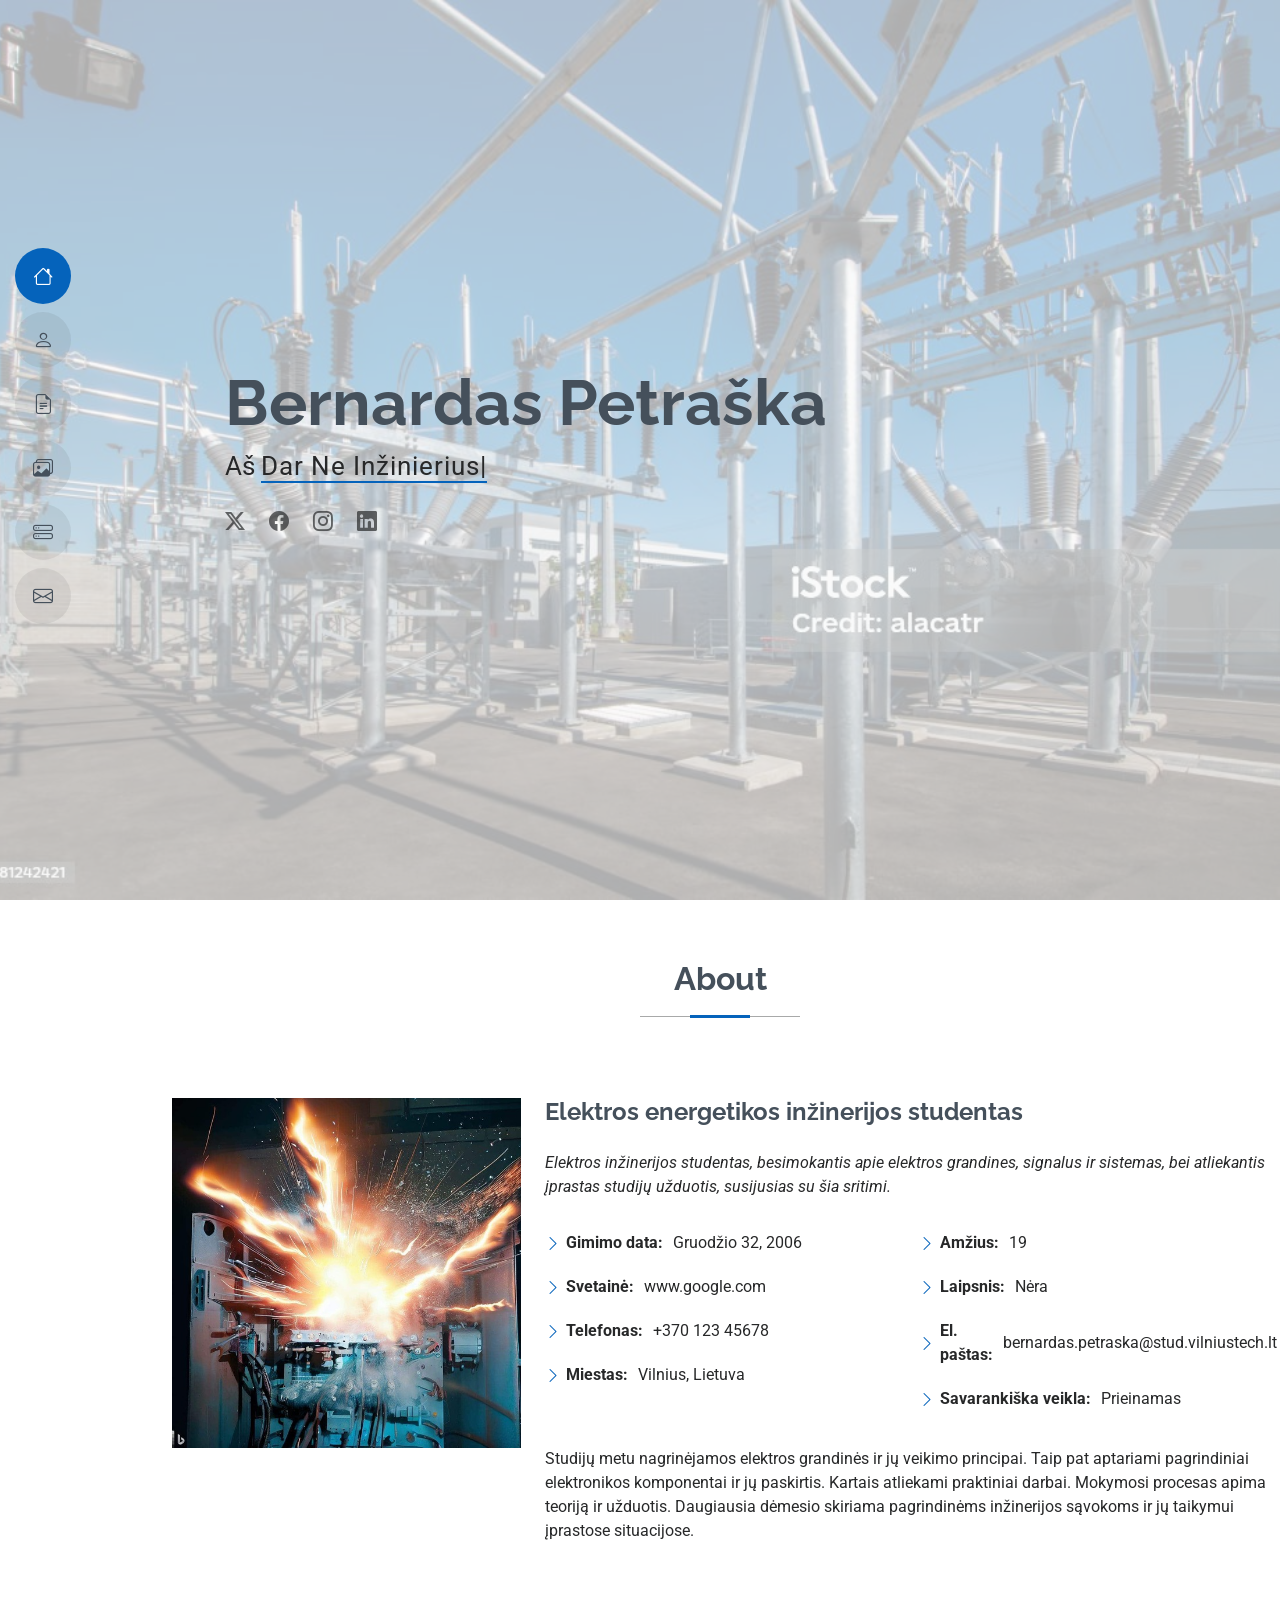
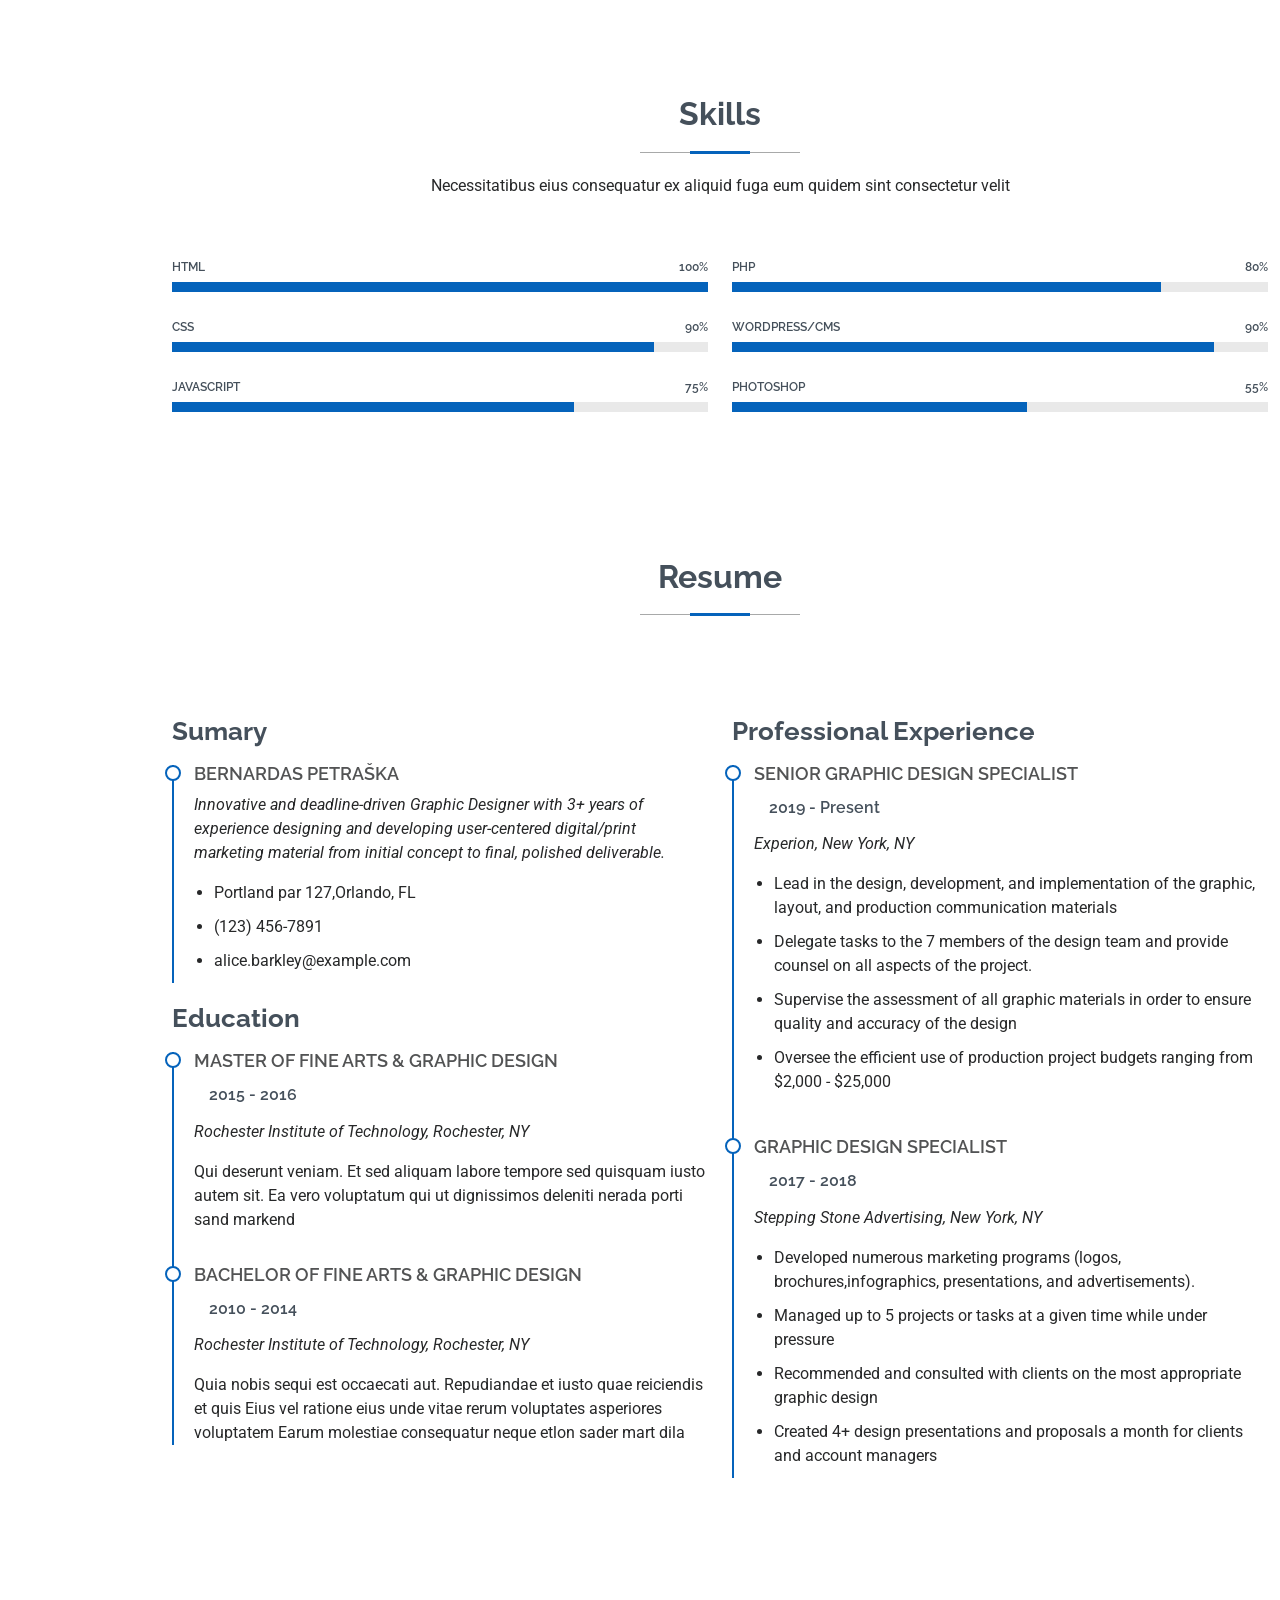
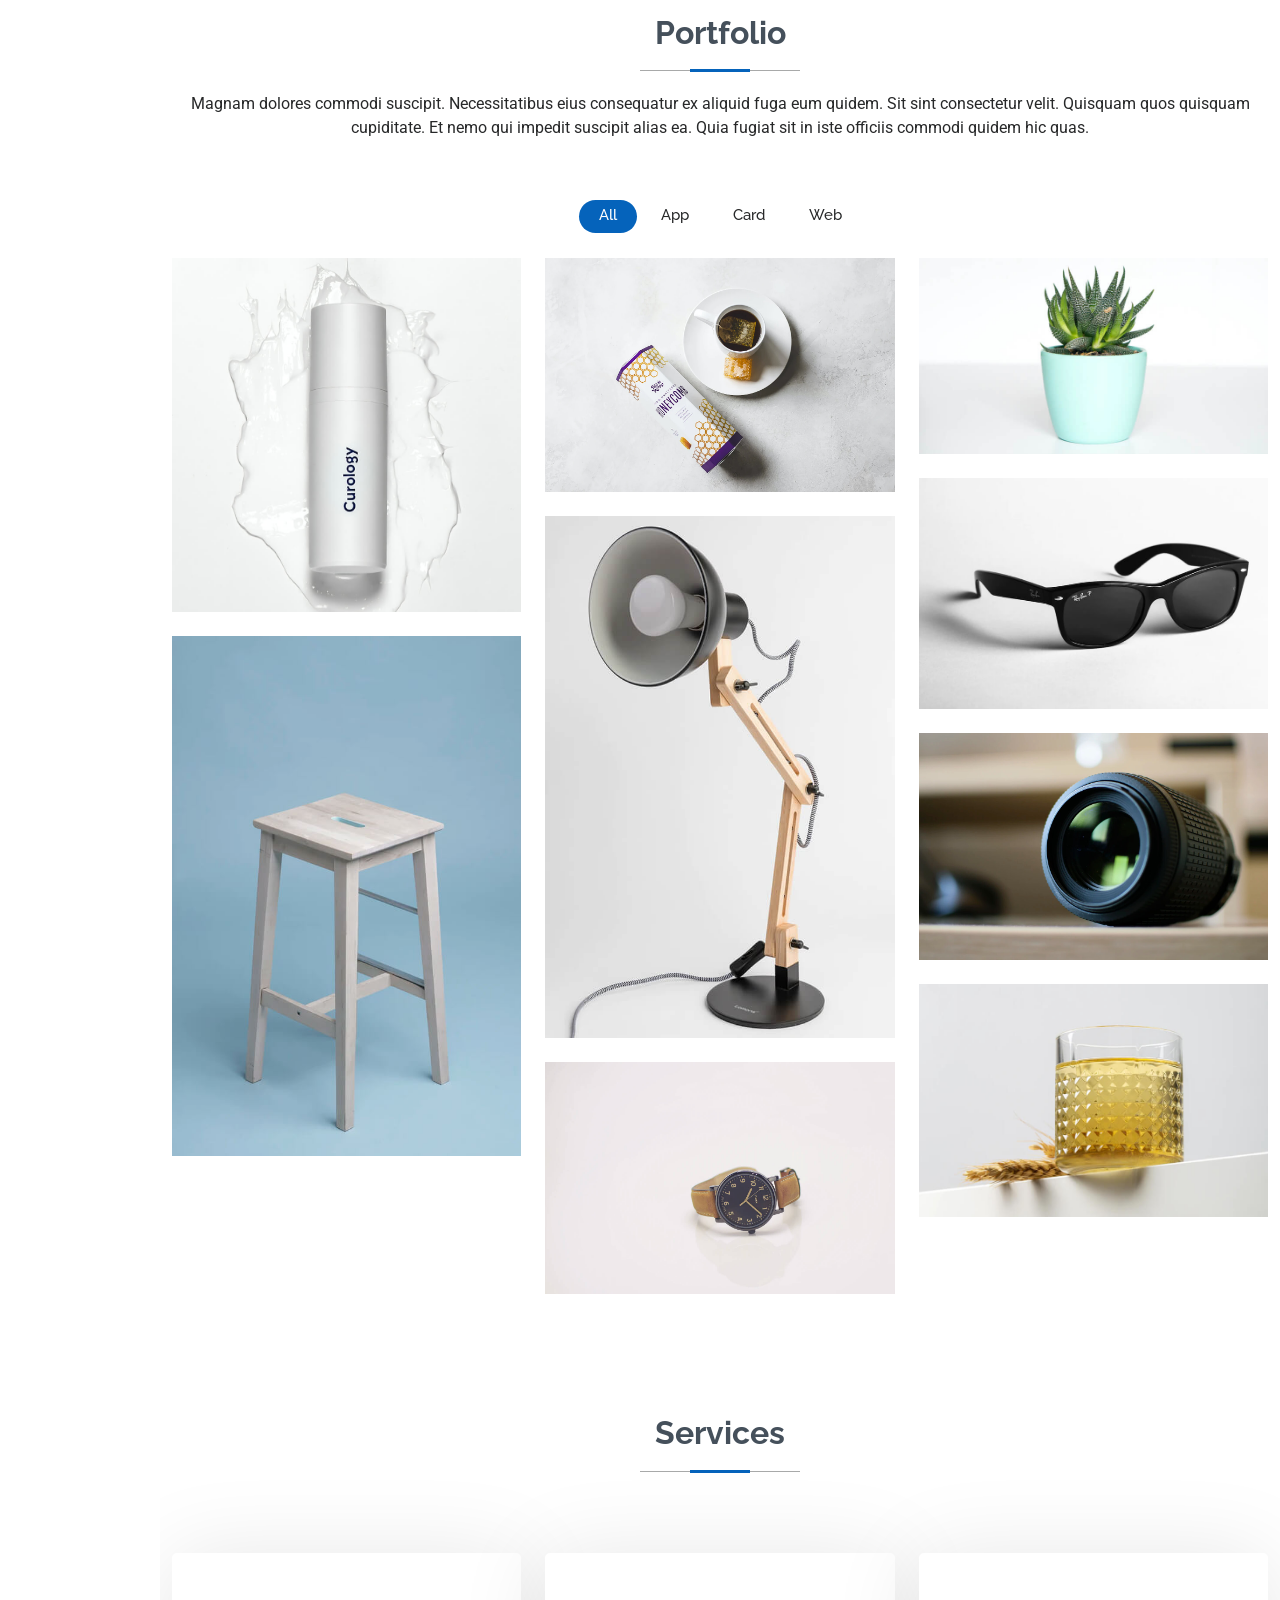
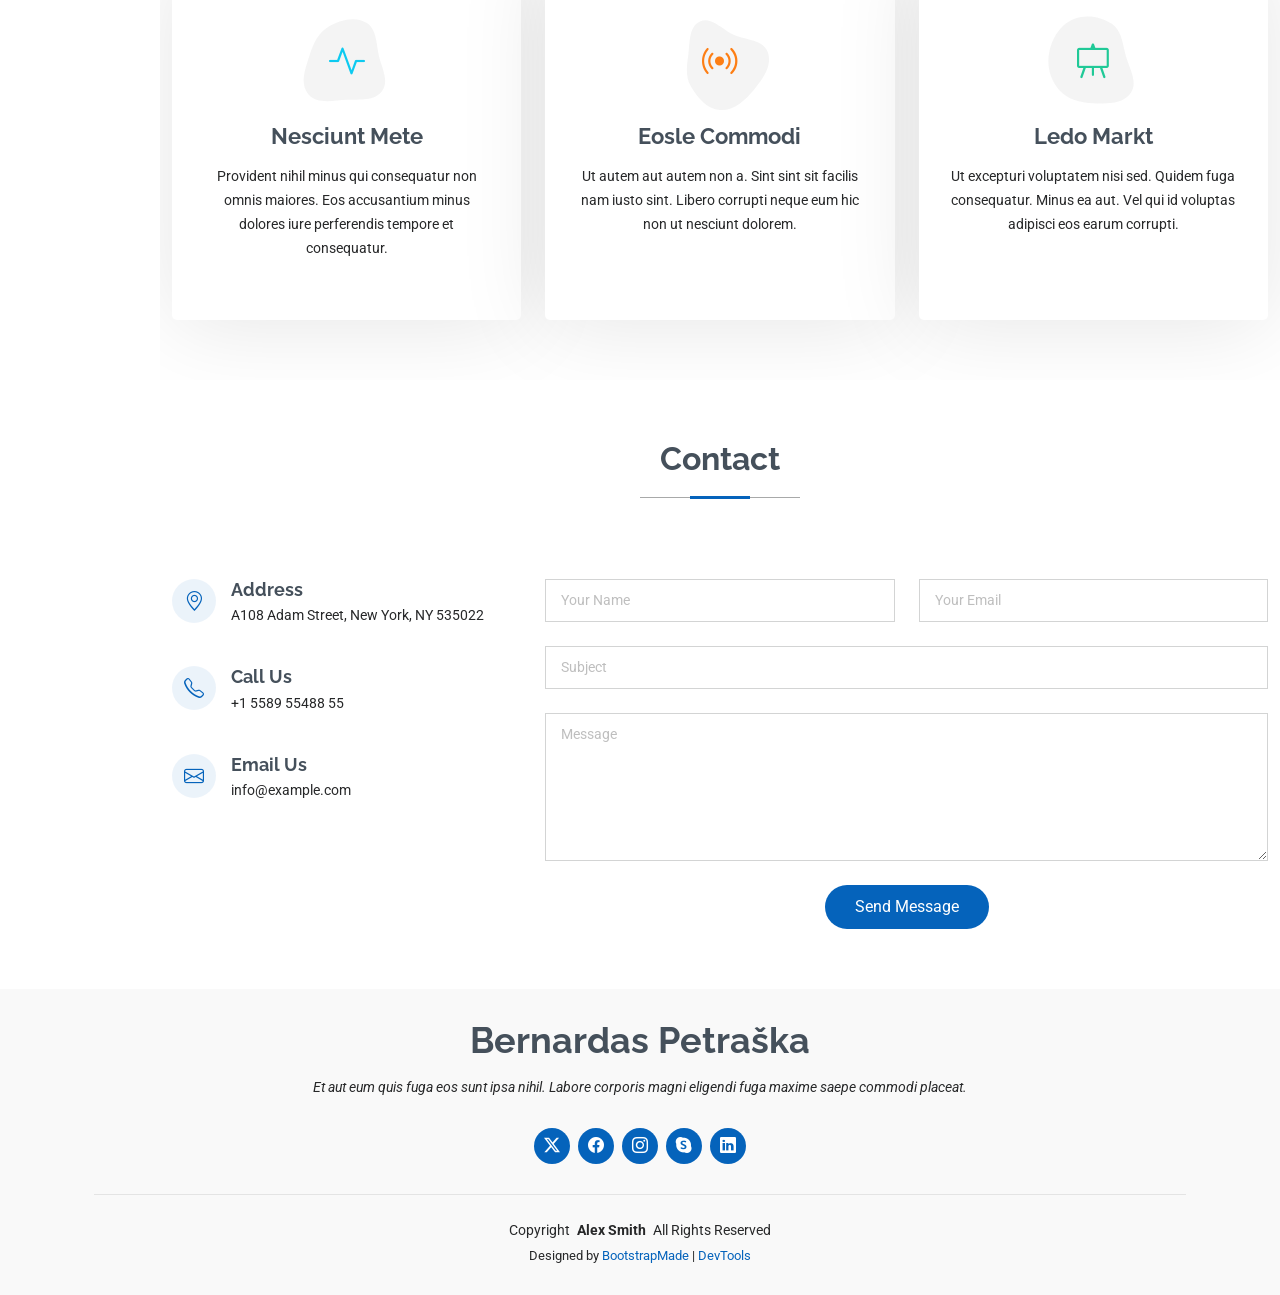
==== index.html @ 8f09548d "e" ====
<!DOCTYPE html>
<html lang="lt">

<head>
  <meta charset="utf-8">
  <meta content="width=device-width, initial-scale=1.0" name="viewport">
  <title>Mano CV</title>
  <meta content="" name="description">
  <meta content="" name="keywords">
  <meta name="author" content="Bernardas Petraška">
  <meta name="description" content="Bernardas Petraška CV puslapis">

  <!-- Favicons -->
  <link href="assets/img/favicon.png" rel="icon">
  <link href="assets/img/apple-touch-icon.png" rel="apple-touch-icon">

  <!-- Fonts -->
  <link href="https://fonts.googleapis.com" rel="preconnect">
  <link href="https://fonts.gstatic.com" rel="preconnect" crossorigin>
  <link href="https://fonts.googleapis.com/css2?family=Roboto:ital,wght@0,100;0,300;0,400;0,500;0,700;0,900;1,100;1,300;1,400;1,500;1,700;1,900&family=Poppins:ital,wght@0,100;0,200;0,300;0,400;0,500;0,600;0,700;0,800;0,900;1,100;1,200;1,300;1,400;1,500;1,600;1,700;1,800;1,900&family=Raleway:ital,wght@0,100;0,200;0,300;0,400;0,500;0,600;0,700;0,800;0,900;1,100;1,200;1,300;1,400;1,500;1,600;1,700;1,800;1,900&display=swap" rel="stylesheet">

  <!-- Vendor CSS Files -->
  <link href="assets/vendor/bootstrap/css/bootstrap.min.css" rel="stylesheet">
  <link href="assets/vendor/bootstrap-icons/bootstrap-icons.css" rel="stylesheet">
  <link href="assets/vendor/aos/aos.css" rel="stylesheet">
  <link href="assets/vendor/glightbox/css/glightbox.min.css" rel="stylesheet">
  <link href="assets/vendor/swiper/swiper-bundle.min.css" rel="stylesheet">

  <!-- Main CSS File -->
  <link href="assets/css/main.css" rel="stylesheet">

  <!-- =======================================================
  * Template Name: MyResume
  * Template URL: https://bootstrapmade.com/free-html-bootstrap-template-my-resume/
  * Updated: Jun 29 2024 with Bootstrap v5.3.3
  * Author: BootstrapMade.com
  * License: https://bootstrapmade.com/license/
  ======================================================== -->
</head>

<body class="index-page">

  <header id="header" class="header d-flex flex-column justify-content-center">

    <i class="header-toggle d-xl-none bi bi-list"></i>

    <nav id="navmenu" class="navmenu">
      <ul>
        <li><a href="#hero" class="active"><i class="bi bi-house navicon"></i><span>Pagrindinis</span></a></li>
        <li><a href="#about"><i class="bi bi-person navicon"></i><span>Apie</span></a></li>
        <li><a href="#resume"><i class="bi bi-file-earmark-text navicon"></i><span>Patirtis</span></a></li>
        <li><a href="#portfolio"><i class="bi bi-images navicon"></i><span>Portfolio</span></a></li>
        <li><a href="#services"><i class="bi bi-hdd-stack navicon"></i><span>Paslaugos</span></a></li>
        <li><a href="#contact"><i class="bi bi-envelope navicon"></i><span>Kontaktai</span></a></li>
      </ul>
    </nav>

  </header>

  <main class="main">

    <!-- Hero Section -->
    <section id="hero" class="hero section light-background">

      <img src="assets/img/hero-bg.jpg" alt="">

      <div class="container" data-aos="zoom-out">
        <div class="row justify-content-center">
          <div class="col-lg-9">
            <h2>Bernardas Petraška</h2>
            <p>Aš <span class="typed" data-typed-items="Dar Ne Inžinierius">Dar Ne Inžinierius</span><span class="typed-cursor typed-cursor--blink" aria-hidden="true"></span></p>
            <div class="social-links">
              <a href="#"><i class="bi bi-twitter-x"></i></a>
              <a href="#"><i class="bi bi-facebook"></i></a>
              <a href="#"><i class="bi bi-instagram"></i></a>
              <a href="#"><i class="bi bi-linkedin"></i></a>
            </div>
          </div>
        </div>
      </div>

    </section><!-- /Hero Section -->

    <!-- About Section -->
    <section id="about" class="about section">

      <!-- Section Title -->
      <div class="container section-title" data-aos="fade-up">
        <h2>About</h2>
      </div><!-- End Section Title -->

      <div class="container" data-aos="fade-up" data-aos-delay="100">

        <div class="row gy-4 justify-content-center">
          <div class="col-lg-4">
            <img src="assets/img/profile-img.jpg" class="img-fluid" alt="">
          </div>
          <div class="col-lg-8 content">
            <h2>Elektros energetikos inžinerijos studentas</h2>
            <p class="fst-italic py-3">
              Elektros inžinerijos studentas, besimokantis apie elektros grandines, signalus ir sistemas, bei atliekantis
              įprastas studijų užduotis, susijusias su šia sritimi.
            </p>
            <div class="row">
              <div class="col-lg-6">
                <ul>
                  <li><i class="bi bi-chevron-right"></i> <strong>Gimimo data:</strong> <span>Gruodžio 32, 2006</span></li>
                  <li><i class="bi bi-chevron-right"></i> <strong>Svetainė:</strong> <span>www.google.com</span></li>
                  <li><i class="bi bi-chevron-right"></i> <strong>Telefonas:</strong> <span>+370 123 45678</span></li>
                  <li><i class="bi bi-chevron-right"></i> <strong>Miestas:</strong> <span>Vilnius, Lietuva</span></li>
                </ul>
              </div>
              <div class="col-lg-6">
                <ul>
                  <li><i class="bi bi-chevron-right"></i> <strong>Amžius:</strong> <span>19</span></li>
                  <li><i class="bi bi-chevron-right"></i> <strong>Laipsnis:</strong> <span>Nėra</span></li>
                  <li><i class="bi bi-chevron-right"></i> <strong>El. paštas:</strong> <span>bernardas.petraska@stud.vilniustech.lt</span></li>
                  <li><i class="bi bi-chevron-right"></i> <strong>Savarankiška veikla:</strong> <span>Prieinamas</span></li>
                </ul>
              </div>
            </div>
            <p class="py-3">
              Studijų metu nagrinėjamos elektros grandinės ir jų veikimo principai. Taip pat aptariami pagrindiniai elektronikos komponentai ir jų paskirtis. Kartais atliekami praktiniai darbai.
              Mokymosi procesas apima teoriją ir užduotis. Daugiausia dėmesio skiriama pagrindinėms inžinerijos sąvokoms ir jų taikymui įprastose situacijose.
            </p>
          </div>
        </div>

      </div>

    </section><!-- /About Section -->

    <!-- Skills Section -->
    <section id="skills" class="skills section">

      <!-- Section Title -->
      <div class="container section-title" data-aos="fade-up">
        <h2>Skills</h2>
        <p>Necessitatibus eius consequatur ex aliquid fuga eum quidem sint consectetur velit</p>
      </div><!-- End Section Title -->

      <div class="container" data-aos="fade-up" data-aos-delay="100">

        <div class="row skills-content skills-animation">

          <div class="col-lg-6">

            <div class="progress">
              <span class="skill"><span>HTML</span> <i class="val">100%</i></span>
              <div class="progress-bar-wrap">
                <div class="progress-bar" role="progressbar" aria-valuenow="100" aria-valuemin="0" aria-valuemax="100"></div>
              </div>
            </div><!-- End Skills Item -->

            <div class="progress">
              <span class="skill"><span>CSS</span> <i class="val">90%</i></span>
              <div class="progress-bar-wrap">
                <div class="progress-bar" role="progressbar" aria-valuenow="90" aria-valuemin="0" aria-valuemax="100"></div>
              </div>
            </div><!-- End Skills Item -->

            <div class="progress">
              <span class="skill"><span>JavaScript</span> <i class="val">75%</i></span>
              <div class="progress-bar-wrap">
                <div class="progress-bar" role="progressbar" aria-valuenow="75" aria-valuemin="0" aria-valuemax="100"></div>
              </div>
            </div><!-- End Skills Item -->

          </div>

          <div class="col-lg-6">

            <div class="progress">
              <span class="skill"><span>PHP</span> <i class="val">80%</i></span>
              <div class="progress-bar-wrap">
                <div class="progress-bar" role="progressbar" aria-valuenow="80" aria-valuemin="0" aria-valuemax="100"></div>
              </div>
            </div><!-- End Skills Item -->

            <div class="progress">
              <span class="skill"><span>WordPress/CMS</span> <i class="val">90%</i></span>
              <div class="progress-bar-wrap">
                <div class="progress-bar" role="progressbar" aria-valuenow="90" aria-valuemin="0" aria-valuemax="100"></div>
              </div>
            </div><!-- End Skills Item -->

            <div class="progress">
              <span class="skill"><span>Photoshop</span> <i class="val">55%</i></span>
              <div class="progress-bar-wrap">
                <div class="progress-bar" role="progressbar" aria-valuenow="55" aria-valuemin="0" aria-valuemax="100"></div>
              </div>
            </div><!-- End Skills Item -->

          </div>

        </div>

      </div>

    </section><!-- /Skills Section -->

    <!-- Resume Section -->
    <section id="resume" class="resume section">

      <!-- Section Title -->
      <div class="container section-title" data-aos="fade-up">
        <h2>Resume</h2>
      </div><!-- End Section Title -->

      <div class="container">

        <div class="row">

          <div class="col-lg-6" data-aos="fade-up" data-aos-delay="100">
            <h3 class="resume-title">Sumary</h3>

            <div class="resume-item pb-0">
              <h4>Bernardas Petraška</h4>
              <p><em>Innovative and deadline-driven Graphic Designer with 3+ years of experience designing and developing user-centered digital/print marketing material from initial concept to final, polished deliverable.</em></p>
              <ul>
                <li>Portland par 127,Orlando, FL</li>
                <li>(123) 456-7891</li>
                <li>alice.barkley@example.com</li>
              </ul>
            </div><!-- Edn Resume Item -->

            <h3 class="resume-title">Education</h3>
            <div class="resume-item">
              <h4>Master of Fine Arts &amp; Graphic Design</h4>
              <h5>2015 - 2016</h5>
              <p><em>Rochester Institute of Technology, Rochester, NY</em></p>
              <p>Qui deserunt veniam. Et sed aliquam labore tempore sed quisquam iusto autem sit. Ea vero voluptatum qui ut dignissimos deleniti nerada porti sand markend</p>
            </div><!-- Edn Resume Item -->

            <div class="resume-item">
              <h4>Bachelor of Fine Arts &amp; Graphic Design</h4>
              <h5>2010 - 2014</h5>
              <p><em>Rochester Institute of Technology, Rochester, NY</em></p>
              <p>Quia nobis sequi est occaecati aut. Repudiandae et iusto quae reiciendis et quis Eius vel ratione eius unde vitae rerum voluptates asperiores voluptatem Earum molestiae consequatur neque etlon sader mart dila</p>
            </div><!-- Edn Resume Item -->

          </div>

          <div class="col-lg-6" data-aos="fade-up" data-aos-delay="200">
            <h3 class="resume-title">Professional Experience</h3>
            <div class="resume-item">
              <h4>Senior graphic design specialist</h4>
              <h5>2019 - Present</h5>
              <p><em>Experion, New York, NY </em></p>
              <ul>
                <li>Lead in the design, development, and implementation of the graphic, layout, and production communication materials</li>
                <li>Delegate tasks to the 7 members of the design team and provide counsel on all aspects of the project. </li>
                <li>Supervise the assessment of all graphic materials in order to ensure quality and accuracy of the design</li>
                <li>Oversee the efficient use of production project budgets ranging from $2,000 - $25,000</li>
              </ul>
            </div><!-- Edn Resume Item -->

            <div class="resume-item">
              <h4>Graphic design specialist</h4>
              <h5>2017 - 2018</h5>
              <p><em>Stepping Stone Advertising, New York, NY</em></p>
              <ul>
                <li>Developed numerous marketing programs (logos, brochures,infographics, presentations, and advertisements).</li>
                <li>Managed up to 5 projects or tasks at a given time while under pressure</li>
                <li>Recommended and consulted with clients on the most appropriate graphic design</li>
                <li>Created 4+ design presentations and proposals a month for clients and account managers</li>
              </ul>
            </div><!-- Edn Resume Item -->

          </div>

        </div>

      </div>

    </section><!-- /Resume Section -->

    <!-- Portfolio Section -->
    <section id="portfolio" class="portfolio section">

      <!-- Section Title -->
      <div class="container section-title" data-aos="fade-up">
        <h2>Portfolio</h2>
        <p>Magnam dolores commodi suscipit. Necessitatibus eius consequatur ex aliquid fuga eum quidem. Sit sint consectetur velit. Quisquam quos quisquam cupiditate. Et nemo qui impedit suscipit alias ea. Quia fugiat sit in iste officiis commodi quidem hic quas.</p>
      </div><!-- End Section Title -->

      <div class="container">

        <div class="isotope-layout" data-default-filter="*" data-layout="masonry" data-sort="original-order">

          <ul class="portfolio-filters isotope-filters" data-aos="fade-up" data-aos-delay="100">
            <li data-filter="*" class="filter-active">All</li>
            <li data-filter=".filter-app">App</li>
            <li data-filter=".filter-product">Card</li>
            <li data-filter=".filter-branding">Web</li>
          </ul><!-- End Portfolio Filters -->

          <div class="row gy-4 isotope-container" data-aos="fade-up" data-aos-delay="200">

            <div class="col-lg-4 col-md-6 portfolio-item isotope-item filter-app">
              <img src="assets/img/masonry-portfolio/masonry-portfolio-1.jpg" class="img-fluid" alt="">
              <div class="portfolio-info">
                <h4>App 1</h4>
                <p>Lorem ipsum, dolor sit</p>
                <a href="assets/img/masonry-portfolio/masonry-portfolio-1.jpg" title="App 1" data-gallery="portfolio-gallery-app" class="glightbox preview-link"><i class="bi bi-zoom-in"></i></a>
                <a href="" title="More Details" class="details-link"><i class="bi bi-link-45deg"></i></a>
              </div>
            </div><!-- End Portfolio Item -->

            <div class="col-lg-4 col-md-6 portfolio-item isotope-item filter-product">
              <img src="assets/img/masonry-portfolio/masonry-portfolio-2.jpg" class="img-fluid" alt="">
              <div class="portfolio-info">
                <h4>Product 1</h4>
                <p>Lorem ipsum, dolor sit</p>
                <a href="assets/img/masonry-portfolio/masonry-portfolio-2.jpg" title="Product 1" data-gallery="portfolio-gallery-product" class="glightbox preview-link"><i class="bi bi-zoom-in"></i></a>
                <a href="" title="More Details" class="details-link"><i class="bi bi-link-45deg"></i></a>
              </div>
            </div><!-- End Portfolio Item -->

            <div class="col-lg-4 col-md-6 portfolio-item isotope-item filter-branding">
              <img src="assets/img/masonry-portfolio/masonry-portfolio-3.jpg" class="img-fluid" alt="">
              <div class="portfolio-info">
                <h4>Branding 1</h4>
                <p>Lorem ipsum, dolor sit</p>
                <a href="assets/img/masonry-portfolio/masonry-portfolio-3.jpg" title="Branding 1" data-gallery="portfolio-gallery-branding" class="glightbox preview-link"><i class="bi bi-zoom-in"></i></a>
                <a href="" title="More Details" class="details-link"><i class="bi bi-link-45deg"></i></a>
              </div>
            </div><!-- End Portfolio Item -->

            <div class="col-lg-4 col-md-6 portfolio-item isotope-item filter-app">
              <img src="assets/img/masonry-portfolio/masonry-portfolio-4.jpg" class="img-fluid" alt="">
              <div class="portfolio-info">
                <h4>App 2</h4>
                <p>Lorem ipsum, dolor sit</p>
                <a href="assets/img/masonry-portfolio/masonry-portfolio-4.jpg" title="App 2" data-gallery="portfolio-gallery-app" class="glightbox preview-link"><i class="bi bi-zoom-in"></i></a>
                <a href="" title="More Details" class="details-link"><i class="bi bi-link-45deg"></i></a>
              </div>
            </div><!-- End Portfolio Item -->

            <div class="col-lg-4 col-md-6 portfolio-item isotope-item filter-product">
              <img src="assets/img/masonry-portfolio/masonry-portfolio-5.jpg" class="img-fluid" alt="">
              <div class="portfolio-info">
                <h4>Product 2</h4>
                <p>Lorem ipsum, dolor sit</p>
                <a href="assets/img/masonry-portfolio/masonry-portfolio-5.jpg" title="Product 2" data-gallery="portfolio-gallery-product" class="glightbox preview-link"><i class="bi bi-zoom-in"></i></a>
                <a href="" title="More Details" class="details-link"><i class="bi bi-link-45deg"></i></a>
              </div>
            </div><!-- End Portfolio Item -->

            <div class="col-lg-4 col-md-6 portfolio-item isotope-item filter-branding">
              <img src="assets/img/masonry-portfolio/masonry-portfolio-6.jpg" class="img-fluid" alt="">
              <div class="portfolio-info">
                <h4>Branding 2</h4>
                <p>Lorem ipsum, dolor sit</p>
                <a href="assets/img/masonry-portfolio/masonry-portfolio-6.jpg" title="Branding 2" data-gallery="portfolio-gallery-branding" class="glightbox preview-link"><i class="bi bi-zoom-in"></i></a>
                <a href="" title="More Details" class="details-link"><i class="bi bi-link-45deg"></i></a>
              </div>
            </div><!-- End Portfolio Item -->

            <div class="col-lg-4 col-md-6 portfolio-item isotope-item filter-app">
              <img src="assets/img/masonry-portfolio/masonry-portfolio-7.jpg" class="img-fluid" alt="">
              <div class="portfolio-info">
                <h4>App 3</h4>
                <p>Lorem ipsum, dolor sit</p>
                <a href="assets/img/masonry-portfolio/masonry-portfolio-7.jpg" title="App 3" data-gallery="portfolio-gallery-app" class="glightbox preview-link"><i class="bi bi-zoom-in"></i></a>
                <a href="" title="More Details" class="details-link"><i class="bi bi-link-45deg"></i></a>
              </div>
            </div><!-- End Portfolio Item -->

            <div class="col-lg-4 col-md-6 portfolio-item isotope-item filter-product">
              <img src="assets/img/masonry-portfolio/masonry-portfolio-8.jpg" class="img-fluid" alt="">
              <div class="portfolio-info">
                <h4>Product 3</h4>
                <p>Lorem ipsum, dolor sit</p>
                <a href="assets/img/masonry-portfolio/masonry-portfolio-8.jpg" title="Product 3" data-gallery="portfolio-gallery-product" class="glightbox preview-link"><i class="bi bi-zoom-in"></i></a>
                <a href="" title="More Details" class="details-link"><i class="bi bi-link-45deg"></i></a>
              </div>
            </div><!-- End Portfolio Item -->

            <div class="col-lg-4 col-md-6 portfolio-item isotope-item filter-branding">
              <img src="assets/img/masonry-portfolio/masonry-portfolio-9.jpg" class="img-fluid" alt="">
              <div class="portfolio-info">
                <h4>Branding 3</h4>
                <p>Lorem ipsum, dolor sit</p>
                <a href="assets/img/masonry-portfolio/masonry-portfolio-9.jpg" title="Branding 2" data-gallery="portfolio-gallery-branding" class="glightbox preview-link"><i class="bi bi-zoom-in"></i></a>
                <a href="" title="More Details" class="details-link"><i class="bi bi-link-45deg"></i></a>
              </div>
            </div><!-- End Portfolio Item -->

          </div><!-- End Portfolio Container -->

        </div>

      </div>

    </section><!-- /Portfolio Section -->

    <!-- Services Section -->
    <section id="services" class="services section">

      <!-- Section Title -->
      <div class="container section-title" data-aos="fade-up">
        <h2>Services</h2>
      </div><!-- End Section Title -->

      <div class="container">

        <div class="row gy-4">

          <div class="col-lg-4 col-md-6" data-aos="fade-up" data-aos-delay="100">
            <div class="service-item item-cyan position-relative">
              <div class="icon">
                <svg width="100" height="100" viewBox="0 0 600 600" xmlns="http://www.w3.org/2000/svg">
                  <path stroke="none" stroke-width="0" fill="#f5f5f5" d="M300,521.0016835830174C376.1290562159157,517.8887921683347,466.0731472004068,529.7835943286574,510.70327084640275,468.03025145048787C554.3714126377745,407.6079735673963,508.03601936045806,328.9844924480964,491.2728898941984,256.3432110539036C474.5976632858925,184.082847569629,479.9380746630129,96.60480741107993,416.23090153303,58.64404602377083C348.86323505073057,18.502131276798302,261.93793281208167,40.57373210992963,193.5410806939664,78.93577620505333C130.42746243093433,114.334589627462,98.30271207620316,179.96522072025542,76.75703585869454,249.04625023123273C51.97151888228291,328.5150500222984,13.704378332031375,421.85034740162234,66.52175969318436,486.19268352777647C119.04800174914682,550.1803526380478,217.28368757567262,524.383925680826,300,521.0016835830174"></path>
                </svg>
                <i class="bi bi-activity"></i>
              </div>
              <a href="#" class="stretched-link">
                <h3>Nesciunt Mete</h3>
              </a>
              <p>Provident nihil minus qui consequatur non omnis maiores. Eos accusantium minus dolores iure perferendis tempore et consequatur.</p>
            </div>
          </div><!-- End Service Item -->

          <div class="col-lg-4 col-md-6" data-aos="fade-up" data-aos-delay="200">
            <div class="service-item item-orange position-relative">
              <div class="icon">
                <svg width="100" height="100" viewBox="0 0 600 600" xmlns="http://www.w3.org/2000/svg">
                  <path stroke="none" stroke-width="0" fill="#f5f5f5" d="M300,582.0697525312426C382.5290701553225,586.8405444964366,449.9789794690241,525.3245884688669,502.5850820975895,461.55621195738473C556.606425686781,396.0723002908107,615.8543463187945,314.28637112970534,586.6730223649479,234.56875336149918C558.9533121215079,158.8439757836574,454.9685369536778,164.00468322053177,381.49747125262974,130.76875717737553C312.15926192815925,99.40240125094834,248.97055460311594,18.661163978235184,179.8680185752513,50.54337015887873C110.5421016452524,82.52863877960104,119.82277516462835,180.83849132639028,109.12597500060166,256.43424936330496C100.08760227029461,320.3096726198365,92.17705696193138,384.0621239912766,124.79988738764834,439.7174275375508C164.83382741302287,508.01625554203684,220.96474134820875,577.5009287672846,300,582.0697525312426"></path>
                </svg>
                <i class="bi bi-broadcast"></i>
              </div>
              <a href="#" class="stretched-link">
                <h3>Eosle Commodi</h3>
              </a>
              <p>Ut autem aut autem non a. Sint sint sit facilis nam iusto sint. Libero corrupti neque eum hic non ut nesciunt dolorem.</p>
            </div>
          </div><!-- End Service Item -->

          <div class="col-lg-4 col-md-6" data-aos="fade-up" data-aos-delay="300">
            <div class="service-item item-teal position-relative">
              <div class="icon">
                <svg width="100" height="100" viewBox="0 0 600 600" xmlns="http://www.w3.org/2000/svg">
                  <path stroke="none" stroke-width="0" fill="#f5f5f5" d="M300,541.5067337569781C382.14930387511276,545.0595476570109,479.8736841581634,548.3450877840088,526.4010558755058,480.5488172755941C571.5218469581645,414.80211281144784,517.5187510058486,332.0715597781072,496.52539010469104,255.14436215662573C477.37192572678356,184.95920475031193,473.57363656557914,105.61284051026155,413.0603344069578,65.22779650032875C343.27470386102294,18.654635553484475,251.2091493199835,5.337323636656869,175.0934190732945,40.62881213300186C97.87086631185822,76.43348514350839,51.98124368387456,156.15599469081315,36.44837278890362,239.84606092416172C21.716077023791087,319.22268207091537,43.775223500013084,401.1760424656574,96.891909868211,461.97329694683043C147.22146801428983,519.5804099606455,223.5754009179313,538.201503339737,300,541.5067337569781"></path>
                </svg>
                <i class="bi bi-easel"></i>
              </div>
              <a href="#" class="stretched-link">
                <h3>Ledo Markt</h3>
              </a>
              <p>Ut excepturi voluptatem nisi sed. Quidem fuga consequatur. Minus ea aut. Vel qui id voluptas adipisci eos earum corrupti.</p>
            </div>
          </div><!-- End Service Item -->

        </div>

      </div>

    </section><!-- /Services Section -->

    <!-- Contact Section -->
    <section id="contact" class="contact section">

      <!-- Section Title -->
      <div class="container section-title" data-aos="fade-up">
        <h2>Contact</h2>
      </div><!-- End Section Title -->

      <div class="container" data-aos="fade" data-aos-delay="100">

        <div class="row gy-4">

          <div class="col-lg-4">
            <div class="info-item d-flex" data-aos="fade-up" data-aos-delay="200">
              <i class="bi bi-geo-alt flex-shrink-0"></i>
              <div>
                <h3>Address</h3>
                <p>A108 Adam Street, New York, NY 535022</p>
              </div>
            </div><!-- End Info Item -->

            <div class="info-item d-flex" data-aos="fade-up" data-aos-delay="300">
              <i class="bi bi-telephone flex-shrink-0"></i>
              <div>
                <h3>Call Us</h3>
                <p>+1 5589 55488 55</p>
              </div>
            </div><!-- End Info Item -->

            <div class="info-item d-flex" data-aos="fade-up" data-aos-delay="400">
              <i class="bi bi-envelope flex-shrink-0"></i>
              <div>
                <h3>Email Us</h3>
                <p>info@example.com</p>
              </div>
            </div><!-- End Info Item -->

          </div>

          <div class="col-lg-8">
            <form action="forms/contact.php" method="post" class="php-email-form" data-aos="fade-up" data-aos-delay="200">
              <div class="row gy-4">

                <div class="col-md-6">
                  <input type="text" name="name" class="form-control" placeholder="Your Name" required="">
                </div>

                <div class="col-md-6 ">
                  <input type="email" class="form-control" name="email" placeholder="Your Email" required="">
                </div>

                <div class="col-md-12">
                  <input type="text" class="form-control" name="subject" placeholder="Subject" required="">
                </div>

                <div class="col-md-12">
                  <textarea class="form-control" name="message" rows="6" placeholder="Message" required=""></textarea>
                </div>

                <div class="col-md-12 text-center">
                  <div class="loading">Loading</div>
                  <div class="error-message"></div>
                  <div class="sent-message">Your message has been sent. Thank you!</div>

                  <button type="submit">Send Message</button>
                </div>

              </div>
            </form>
          </div><!-- End Contact Form -->

        </div>

      </div>

    </section><!-- /Contact Section -->

  </main>

  <footer id="footer" class="footer position-relative light-background">
    <div class="container">
      <h3 class="sitename"> Bernardas Petraška</h3>
      <p>Et aut eum quis fuga eos sunt ipsa nihil. Labore corporis magni eligendi fuga maxime saepe commodi placeat.</p>
      <div class="social-links d-flex justify-content-center">
        <a href=""><i class="bi bi-twitter-x"></i></a>
        <a href=""><i class="bi bi-facebook"></i></a>
        <a href=""><i class="bi bi-instagram"></i></a>
        <a href=""><i class="bi bi-skype"></i></a>
        <a href=""><i class="bi bi-linkedin"></i></a>
      </div>
      <div class="container">
        <div class="copyright">
          <span>Copyright</span> <strong class="px-1 sitename">Alex Smith</strong> <span>All Rights Reserved</span>
        </div>
        <div class="credits">
          <!-- All the links in the footer should remain intact. -->
          <!-- You can delete the links only if you've purchased the pro version. -->
          <!-- Licensing information: https://bootstrapmade.com/license/ -->
          <!-- Purchase the pro version with working PHP/AJAX contact form: [buy-url] -->
          Designed by <a href="https://bootstrapmade.com/">BootstrapMade</a> | <a href="https://bootstrapmade.com/tools/">DevTools</a>
        </div>
      </div>
    </div>
  </footer>

  <!-- Scroll Top -->
  <a href="#" id="scroll-top" class="scroll-top d-flex align-items-center justify-content-center"><i class="bi bi-arrow-up-short"></i></a>

  <!-- Preloader -->
  <div id="preloader"></div>

  <!-- Vendor JS Files -->
  <script src="assets/vendor/bootstrap/js/bootstrap.bundle.min.js"></script>
  <script src="assets/vendor/php-email-form/validate.js"></script>
  <script src="assets/vendor/aos/aos.js"></script>
  <script src="assets/vendor/typed.js/typed.umd.js"></script>
  <script src="assets/vendor/purecounter/purecounter_vanilla.js"></script>
  <script src="assets/vendor/waypoints/noframework.waypoints.js"></script>
  <script src="assets/vendor/glightbox/js/glightbox.min.js"></script>
  <script src="assets/vendor/imagesloaded/imagesloaded.pkgd.min.js"></script>
  <script src="assets/vendor/isotope-layout/isotope.pkgd.min.js"></script>
  <script src="assets/vendor/swiper/swiper-bundle.min.js"></script>

  <!-- Main JS File -->
  <script src="assets/js/main.js"></script>

</body>

</html>
---- assets/css/main.css ----
/**
* Template Name: MyResume
* Template URL: https://bootstrapmade.com/free-html-bootstrap-template-my-resume/
* Updated: Jun 29 2024 with Bootstrap v5.3.3
* Author: BootstrapMade.com
* License: https://bootstrapmade.com/license/
*/

/*--------------------------------------------------------------
# Font & Color Variables
# Help: https://bootstrapmade.com/color-system/
--------------------------------------------------------------*/
/* Fonts */
:root {
  --default-font: "Roboto",  system-ui, -apple-system, "Segoe UI", Roboto, "Helvetica Neue", Arial, "Noto Sans", "Liberation Sans", sans-serif, "Apple Color Emoji", "Segoe UI Emoji", "Segoe UI Symbol", "Noto Color Emoji";
  --heading-font: "Raleway",  sans-serif;
  --nav-font: "Poppins",  sans-serif;
}

/* Global Colors - The following color variables are used throughout the website. Updating them here will change the color scheme of the entire website */
:root { 
  --background-color: #ffffff; /* Background color for the entire website, including individual sections */
  --default-color: #272829; /* Default color used for the majority of the text content across the entire website */
  --heading-color: #45505b; /* Color for headings, subheadings and title throughout the website */
  --accent-color: #0563bb; /* Accent color that represents your brand on the website. It's used for buttons, links, and other elements that need to stand out */
  --surface-color: #ffffff; /* The surface color is used as a background of boxed elements within sections, such as cards, icon boxes, or other elements that require a visual separation from the global background. */
  --contrast-color: #ffffff; /* Contrast color for text, ensuring readability against backgrounds of accent, heading, or default colors. */
}

/* Nav Menu Colors - The following color variables are used specifically for the navigation menu. They are separate from the global colors to allow for more customization options */
:root {
  --nav-color: #45505b;  /* The default color of the main navmenu links */
  --nav-hover-color: #0563bb; /* Applied to main navmenu links when they are hovered over or active */
  --nav-mobile-background-color: #ffffff; /* Used as the background color for mobile navigation menu */
  --nav-dropdown-background-color: #ffffff; /* Used as the background color for dropdown items that appear when hovering over primary navigation items */
  --nav-dropdown-color: #212529; /* Used for navigation links of the dropdown items in the navigation menu. */
  --nav-dropdown-hover-color: #0563bb; /* Similar to --nav-hover-color, this color is applied to dropdown navigation links when they are hovered over. */
}

/* Color Presets - These classes override global colors when applied to any section or element, providing reuse of the sam color scheme. */

.light-background {
  --background-color: #f9f9f9;
  --surface-color: #ffffff;
}

.dark-background {
  --background-color: #060606;
  --default-color: #ffffff;
  --heading-color: #ffffff;
  --surface-color: #252525;
  --contrast-color: #ffffff;
}

/* Smooth scroll */
:root {
  scroll-behavior: smooth;
}

/*--------------------------------------------------------------
# General Styling & Shared Classes
--------------------------------------------------------------*/
body {
  color: var(--default-color);
  background-color: var(--background-color);
  font-family: var(--default-font);
}

a {
  color: var(--accent-color);
  text-decoration: none;
  transition: 0.3s;
}

a:hover {
  color: color-mix(in srgb, var(--accent-color), transparent 25%);
  text-decoration: none;
}

h1,
h2,
h3,
h4,
h5,
h6 {
  color: var(--heading-color);
  font-family: var(--heading-font);
}

/* PHP Email Form Messages
------------------------------*/
.php-email-form .error-message {
  display: none;
  background: #df1529;
  color: #ffffff;
  text-align: left;
  padding: 15px;
  margin-bottom: 24px;
  font-weight: 600;
}

.php-email-form .sent-message {
  display: none;
  color: #ffffff;
  background: #059652;
  text-align: center;
  padding: 15px;
  margin-bottom: 24px;
  font-weight: 600;
}

.php-email-form .loading {
  display: none;
  background: var(--surface-color);
  text-align: center;
  padding: 15px;
  margin-bottom: 24px;
}

.php-email-form .loading:before {
  content: "";
  display: inline-block;
  border-radius: 50%;
  width: 24px;
  height: 24px;
  margin: 0 10px -6px 0;
  border: 3px solid var(--accent-color);
  border-top-color: var(--surface-color);
  animation: php-email-form-loading 1s linear infinite;
}

@keyframes php-email-form-loading {
  0% {
    transform: rotate(0deg);
  }

  100% {
    transform: rotate(360deg);
  }
}

/*--------------------------------------------------------------
# Global Header
--------------------------------------------------------------*/
.header {
  color: var(--default-color);
  position: fixed;
  top: 0;
  left: 0;
  bottom: 0;
  padding: 0 15px;
  transition: all ease-in-out 0.3s;
  overflow-y: auto;
  z-index: 997;
  min-width: 200px;
}

@media (max-width: 1199px) {
  .header {
    background-color: var(--background-color);
    border-right: 1px solid color-mix(in srgb, var(--default-color), transparent 90%);
    width: 300px;
    left: -100%;
  }
}

@media (min-width: 1200px) and (max-width: 1600px) {
  .header~main {
    margin-left: 160px;
  }

  .header~main .hero {
    margin-left: -160px;
    width: 100vw;
  }
}

.header.header-show {
  left: 0;
}

.header .header-toggle {
  color: var(--contrast-color);
  background-color: var(--accent-color);
  font-size: 22px;
  display: flex;
  align-items: center;
  justify-content: center;
  width: 40px;
  height: 40px;
  border-radius: 50%;
  cursor: pointer;
  position: fixed;
  top: 15px;
  right: 15px;
  z-index: 9999;
  transition: background-color 0.3s;
}

.header .header-toggle:hover {
  color: var(--contrast-color);
  background-color: color-mix(in srgb, var(--accent-color) 90%, white 15%);
}

/*--------------------------------------------------------------
# Navigation Menu
--------------------------------------------------------------*/
.navmenu {
  padding: 0;
  z-index: 9997;
}

.navmenu ul {
  list-style: none;
  padding: 0 0 20px 0;
  margin: 0;
  width: 140px;
}

.navmenu a,
.navmenu a:focus {
  color: var(--nav-color);
  font-family: var(--nav-font);
  display: flex;
  align-items: center;
  padding: 10px 18px;
  margin-bottom: 8px;
  font-size: 15px;
  border-radius: 50px;
  background: color-mix(in srgb, var(--default-color), transparent 92%);
  height: 56px;
  width: 100%;
  overflow: hidden;
  transition: 0.3s;
}

.navmenu a i,
.navmenu a:focus i {
  font-size: 20px;
}

.navmenu a span,
.navmenu a:focus span {
  padding: 0 5px 0 7px;
}

@media (min-width: 992px) {

  .navmenu a,
  .navmenu a:focus {
    max-width: 56px;
  }

  .navmenu a span,
  .navmenu a:focus span {
    display: none;
  }
}

.navmenu a:hover,
.navmenu .active,
.navmenu .active:focus,
.navmenu li:hover>a {
  color: var(--contrast-color);
  background: var(--nav-hover-color);
}

.navmenu a:hover,
.navmenu li:hover>a {
  max-width: 100%;
  color: var(--contrast-color);
}

.navmenu a:hover span,
.navmenu li:hover>a span {
  display: block;
}

/*--------------------------------------------------------------
# Global Footer
--------------------------------------------------------------*/
.footer {
  color: var(--default-color);
  background-color: var(--background-color);
  font-size: 14px;
  text-align: center;
  padding: 30px 0;
  position: relative;
}

.footer h3 {
  font-size: 36px;
  font-weight: 700;
  position: relative;
  padding: 0;
  margin: 0 0 15px 0;
}

.footer p {
  font-size: 15;
  font-style: italic;
  padding: 0;
  margin: 0 0 30px 0;
}

.footer .social-links {
  margin: 0 0 30px 0;
}

.footer .social-links a {
  font-size: 16px;
  display: flex;
  align-items: center;
  justify-content: center;
  background: var(--accent-color);
  color: var(--contrast-color);
  line-height: 1;
  margin: 0 4px;
  border-radius: 50%;
  text-align: center;
  width: 36px;
  height: 36px;
  transition: 0.3s;
}

.footer .social-links a:hover {
  background: color-mix(in srgb, var(--accent-color), transparent 20%);
  text-decoration: none;
}

.footer .copyright {
  padding-top: 25px;
  border-top: 1px solid color-mix(in srgb, var(--default-color), transparent 90%);
}

.footer .credits {
  font-size: 13px;
  padding-top: 5px;
}

/*--------------------------------------------------------------
# Preloader
--------------------------------------------------------------*/
#preloader {
  position: fixed;
  inset: 0;
  z-index: 999999;
  overflow: hidden;
  background: var(--background-color);
  transition: all 0.6s ease-out;
}

#preloader:before {
  content: "";
  position: fixed;
  top: calc(50% - 30px);
  left: calc(50% - 30px);
  border: 6px solid #ffffff;
  border-color: var(--accent-color) transparent var(--accent-color) transparent;
  border-radius: 50%;
  width: 60px;
  height: 60px;
  animation: animate-preloader 1.5s linear infinite;
}

@keyframes animate-preloader {
  0% {
    transform: rotate(0deg);
  }

  100% {
    transform: rotate(360deg);
  }
}

/*--------------------------------------------------------------
# Scroll Top Button
--------------------------------------------------------------*/
.scroll-top {
  position: fixed;
  visibility: hidden;
  opacity: 0;
  right: 15px;
  bottom: -15px;
  z-index: 99999;
  background-color: var(--accent-color);
  width: 44px;
  height: 44px;
  border-radius: 50px;
  transition: all 0.4s;
}

.scroll-top i {
  font-size: 24px;
  color: var(--contrast-color);
  line-height: 0;
}

.scroll-top:hover {
  background-color: color-mix(in srgb, var(--accent-color), transparent 20%);
  color: var(--contrast-color);
}

.scroll-top.active {
  visibility: visible;
  opacity: 1;
  bottom: 15px;
}

/*--------------------------------------------------------------
# Disable aos animation delay on mobile devices
--------------------------------------------------------------*/
@media screen and (max-width: 768px) {
  [data-aos-delay] {
    transition-delay: 0 !important;
  }
}

/*--------------------------------------------------------------
# Global Page Titles & Breadcrumbs
--------------------------------------------------------------*/
.page-title {
  --background-color: color-mix(in srgb, var(--default-color), transparent 96%);
  color: var(--default-color);
  background-color: var(--background-color);
  padding: 20px 0;
  position: relative;
}

.page-title h1 {
  font-size: 28px;
  font-weight: 700;
  margin: 0;
}

.page-title .breadcrumbs ol {
  display: flex;
  flex-wrap: wrap;
  list-style: none;
  padding: 0 0 10px 0;
  margin: 0;
  font-size: 14px;
  font-weight: 400;
}

.page-title .breadcrumbs ol li+li {
  padding-left: 10px;
}

.page-title .breadcrumbs ol li+li::before {
  content: "/";
  display: inline-block;
  padding-right: 10px;
  color: color-mix(in srgb, var(--default-color), transparent 70%);
}

/*--------------------------------------------------------------
# Global Sections
--------------------------------------------------------------*/
section,
.section {
  color: var(--default-color);
  background-color: var(--background-color);
  padding: 60px 0;
  overflow: clip;
}

/*--------------------------------------------------------------
# Global Section Titles
--------------------------------------------------------------*/
.section-title {
  text-align: center;
  padding-bottom: 60px;
  position: relative;
}

.section-title h2 {
  font-size: 32px;
  font-weight: 700;
  margin-bottom: 20px;
  padding-bottom: 20px;
  position: relative;
}

.section-title h2:before {
  content: "";
  position: absolute;
  display: block;
  width: 160px;
  height: 1px;
  background: color-mix(in srgb, var(--default-color), transparent 60%);
  left: 0;
  right: 0;
  bottom: 1px;
  margin: auto;
}

.section-title h2::after {
  content: "";
  position: absolute;
  display: block;
  width: 60px;
  height: 3px;
  background: var(--accent-color);
  left: 0;
  right: 0;
  bottom: 0;
  margin: auto;
}

.section-title p {
  margin-bottom: 0;
}

/*--------------------------------------------------------------
# Hero Section
--------------------------------------------------------------*/
.hero {
  width: 100%;
  min-height: 100vh;
  position: relative;
  padding: 80px 0;
  display: flex;
  align-items: center;
  justify-content: center;
}

.hero img {
  position: absolute;
  inset: 0;
  display: block;
  width: 100%;
  height: 100%;
  object-fit: cover;
  z-index: 1;
}

.hero:before {
  content: "";
  background: color-mix(in srgb, var(--background-color), transparent 30%);
  position: absolute;
  inset: 0;
  z-index: 2;
}

.hero .container {
  position: relative;
  z-index: 3;
}

.hero h2 {
  margin: 0;
  font-size: 64px;
  font-weight: 700;
}

.hero p {
  margin: 5px 0 0 0;
  font-size: 26px;
}

.hero p span {
  letter-spacing: 1px;
  border-bottom: 2px solid var(--accent-color);
}

.hero .social-links {
  margin-top: 25px;
}

.hero .social-links a {
  font-size: 20px;
  display: inline-block;
  color: color-mix(in srgb, var(--default-color), transparent 30%);
  line-height: 1;
  margin-right: 20px;
  transition: 0.3s;
}

.hero .social-links a:hover {
  color: var(--accent-color);
}

@media (max-width: 768px) {
  .hero h2 {
    font-size: 32px;
  }

  .hero p {
    font-size: 20px;
  }
}

/*--------------------------------------------------------------
# About Section
--------------------------------------------------------------*/
.about .content h2 {
  font-weight: 700;
  font-size: 24px;
}

.about .content ul {
  list-style: none;
  padding: 0;
}

.about .content ul li {
  margin-bottom: 20px;
  display: flex;
  align-items: center;
}

.about .content ul strong {
  margin-right: 10px;
}

.about .content ul i {
  font-size: 16px;
  margin-right: 5px;
  color: var(--accent-color);
  line-height: 0;
}

/*--------------------------------------------------------------
# Stats Section
--------------------------------------------------------------*/
.stats i {
  background-color: var(--accent-color);
  color: var(--contrast-color);
  width: 54px;
  height: 54px;
  font-size: 24px;
  border-radius: 50px;
  display: inline-flex;
  align-items: center;
  justify-content: center;
  position: relative;
  z-index: 1;
}

.stats .stats-item {
  margin-top: 10px;
  width: 100%;
  position: relative;
  text-align: center;
  z-index: 0;
}

.stats .stats-item span {
  font-size: 36px;
  display: block;
  font-weight: 700;
  color: color-mix(in srgb, var(--default-color), transparent 20%);
}

.stats .stats-item p {
  padding: 0;
  margin: 0;
  color: color-mix(in srgb, var(--default-color), transparent 50%);
  font-size: 16px;
}

/*--------------------------------------------------------------
# Skills Section
--------------------------------------------------------------*/
.skills .progress {
  height: 60px;
  display: block;
  background: none;
  border-radius: 0;
}

.skills .progress .skill {
  color: var(--heading-color);
  padding: 0;
  margin: 0 0 6px 0;
  text-transform: uppercase;
  display: block;
  font-weight: 600;
  font-family: var(--heading-font);
}

.skills .progress .skill .val {
  float: right;
  font-style: normal;
}

.skills .progress-bar-wrap {
  background: color-mix(in srgb, var(--default-color), transparent 90%);
  height: 10px;
}

.skills .progress-bar {
  width: 1px;
  height: 10px;
  transition: 0.9s;
  background-color: var(--accent-color);
}

/*--------------------------------------------------------------
# Resume Section
--------------------------------------------------------------*/
.resume .resume-title {
  color: var(--heading-color);
  font-size: 26px;
  font-weight: 700;
  margin-top: 20px;
  margin-bottom: 20px;
}

.resume .resume-item {
  padding: 0 0 20px 20px;
  margin-top: -2px;
  border-left: 2px solid var(--accent-color);
  position: relative;
}

.resume .resume-item h4 {
  line-height: 18px;
  font-size: 18px;
  font-weight: 600;
  text-transform: uppercase;
  color: color-mix(in srgb, var(--default-color), transparent 20%);
  margin-bottom: 10px;
}

.resume .resume-item h5 {
  font-size: 16px;
  padding: 5px 15px;
  display: inline-block;
  font-weight: 600;
  margin-bottom: 10px;
}

.resume .resume-item ul {
  padding-left: 20px;
}

.resume .resume-item ul li {
  padding-bottom: 10px;
}

.resume .resume-item:last-child {
  padding-bottom: 0;
}

.resume .resume-item::before {
  content: "";
  position: absolute;
  width: 16px;
  height: 16px;
  border-radius: 50px;
  left: -9px;
  top: 0;
  background: var(--background-color);
  border: 2px solid var(--accent-color);
}

/*--------------------------------------------------------------
# Portfolio Section
--------------------------------------------------------------*/
.portfolio .portfolio-filters {
  padding: 0;
  margin: 0 auto 20px auto;
  list-style: none;
  text-align: center;
}

.portfolio .portfolio-filters li {
  cursor: pointer;
  display: inline-block;
  padding: 8px 20px 10px 20px;
  margin: 0;
  font-size: 15px;
  font-weight: 500;
  line-height: 1;
  margin-bottom: 5px;
  border-radius: 50px;
  transition: all 0.3s ease-in-out;
  font-family: var(--heading-font);
}

.portfolio .portfolio-filters li:hover,
.portfolio .portfolio-filters li.filter-active {
  color: var(--contrast-color);
  background-color: var(--accent-color);
}

.portfolio .portfolio-filters li:first-child {
  margin-left: 0;
}

.portfolio .portfolio-filters li:last-child {
  margin-right: 0;
}

@media (max-width: 575px) {
  .portfolio .portfolio-filters li {
    font-size: 14px;
    margin: 0 0 10px 0;
  }
}

.portfolio .portfolio-item {
  position: relative;
  overflow: hidden;
}

.portfolio .portfolio-item .portfolio-info {
  opacity: 0;
  position: absolute;
  left: 12px;
  right: 12px;
  bottom: -100%;
  z-index: 3;
  transition: all ease-in-out 0.5s;
  background: color-mix(in srgb, var(--background-color), transparent 10%);
  padding: 15px;
}

.portfolio .portfolio-item .portfolio-info h4 {
  font-size: 18px;
  font-weight: 600;
  padding-right: 50px;
}

.portfolio .portfolio-item .portfolio-info p {
  color: color-mix(in srgb, var(--default-color), transparent 30%);
  font-size: 14px;
  margin-bottom: 0;
  padding-right: 50px;
}

.portfolio .portfolio-item .portfolio-info .preview-link,
.portfolio .portfolio-item .portfolio-info .details-link {
  position: absolute;
  right: 50px;
  font-size: 24px;
  top: calc(50% - 14px);
  color: color-mix(in srgb, var(--default-color), transparent 30%);
  transition: 0.3s;
  line-height: 0;
}

.portfolio .portfolio-item .portfolio-info .preview-link:hover,
.portfolio .portfolio-item .portfolio-info .details-link:hover {
  color: var(--accent-color);
}

.portfolio .portfolio-item .portfolio-info .details-link {
  right: 14px;
  font-size: 28px;
}

.portfolio .portfolio-item:hover .portfolio-info {
  opacity: 1;
  bottom: 0;
}

/*--------------------------------------------------------------
# Services Section
--------------------------------------------------------------*/
.services .service-item {
  background-color: var(--surface-color);
  box-shadow: 0px 5px 90px 0px rgba(0, 0, 0, 0.1);
  height: 100%;
  padding: 60px 30px;
  text-align: center;
  transition: 0.3s;
  border-radius: 5px;
}

.services .service-item .icon {
  margin: 0 auto;
  width: 100px;
  height: 100px;
  display: flex;
  align-items: center;
  justify-content: center;
  transition: ease-in-out 0.3s;
  position: relative;
}

.services .service-item .icon i {
  font-size: 36px;
  transition: 0.5s;
  position: relative;
}

.services .service-item .icon svg {
  position: absolute;
  top: 0;
  left: 0;
}

.services .service-item .icon svg path {
  transition: 0.5s;
  fill: color-mix(in srgb, var(--default-color), transparent 95%);
}

.services .service-item h3 {
  font-weight: 700;
  margin: 10px 0 15px 0;
  font-size: 22px;
}

.services .service-item p {
  line-height: 24px;
  font-size: 14px;
  margin-bottom: 0;
}

.services .service-item:hover {
  box-shadow: 0px 5px 35px 0px rgba(0, 0, 0, 0.1);
}

.services .service-item.item-cyan i {
  color: #0dcaf0;
}

.services .service-item.item-cyan:hover .icon i {
  color: #fff;
}

.services .service-item.item-cyan:hover .icon path {
  fill: #0dcaf0;
}

.services .service-item.item-orange i {
  color: #fd7e14;
}

.services .service-item.item-orange:hover .icon i {
  color: #fff;
}

.services .service-item.item-orange:hover .icon path {
  fill: #fd7e14;
}

.services .service-item.item-teal i {
  color: #20c997;
}

.services .service-item.item-teal:hover .icon i {
  color: #fff;
}

.services .service-item.item-teal:hover .icon path {
  fill: #20c997;
}

.services .service-item.item-red i {
  color: #df1529;
}

.services .service-item.item-red:hover .icon i {
  color: #fff;
}

.services .service-item.item-red:hover .icon path {
  fill: #df1529;
}

.services .service-item.item-indigo i {
  color: #6610f2;
}

.services .service-item.item-indigo:hover .icon i {
  color: #fff;
}

.services .service-item.item-indigo:hover .icon path {
  fill: #6610f2;
}

.services .service-item.item-pink i {
  color: #f3268c;
}

.services .service-item.item-pink:hover .icon i {
  color: #fff;
}

.services .service-item.item-pink:hover .icon path {
  fill: #f3268c;
}

/*--------------------------------------------------------------
# Testimonials Section
--------------------------------------------------------------*/
.testimonials .testimonials-carousel,
.testimonials .testimonials-slider {
  overflow: hidden;
}

.testimonials .testimonial-item .testimonial-content {
  border-left: 3px solid var(--accent-color);
  padding-left: 30px;
}

.testimonials .testimonial-item .testimonial-img {
  border-radius: 50%;
  border: 4px solid var(--background-color);
  margin: 0 auto;
}

.testimonials .testimonial-item h3 {
  font-size: 20px;
  font-weight: bold;
  margin: 10px 0 5px 0;
}

.testimonials .testimonial-item h4 {
  font-size: 14px;
  color: color-mix(in srgb, var(--default-color), transparent 40%);
  margin: 0 0 10px 0;
}

.testimonials .testimonial-item .stars i {
  color: #ffc107;
  margin: 0 1px;
}

.testimonials .testimonial-item .quote-icon-left,
.testimonials .testimonial-item .quote-icon-right {
  color: color-mix(in srgb, var(--accent-color), transparent 50%);
  font-size: 26px;
  line-height: 0;
}

.testimonials .testimonial-item .quote-icon-left {
  display: inline-block;
  left: -5px;
  position: relative;
}

.testimonials .testimonial-item .quote-icon-right {
  display: inline-block;
  right: -5px;
  position: relative;
  top: 10px;
  transform: scale(-1, -1);
}

.testimonials .testimonial-item p {
  font-style: italic;
}

.testimonials .swiper-wrapper {
  height: auto;
}

.testimonials .swiper-pagination {
  margin-top: 30px;
  position: relative;
}

.testimonials .swiper-pagination .swiper-pagination-bullet {
  width: 12px;
  height: 12px;
  background-color: color-mix(in srgb, var(--default-color), transparent 85%);
  opacity: 1;
}

.testimonials .swiper-pagination .swiper-pagination-bullet-active {
  background-color: var(--accent-color);
}

/*--------------------------------------------------------------
# Contact Section
--------------------------------------------------------------*/
.contact .info-item+.info-item {
  margin-top: 40px;
}

.contact .info-item i {
  color: var(--accent-color);
  background: color-mix(in srgb, var(--accent-color), transparent 92%);
  font-size: 20px;
  width: 44px;
  height: 44px;
  display: flex;
  justify-content: center;
  align-items: center;
  border-radius: 50px;
  transition: all 0.3s ease-in-out;
  margin-right: 15px;
}

.contact .info-item h3 {
  padding: 0;
  font-size: 18px;
  font-weight: 700;
  margin-bottom: 5px;
}

.contact .info-item p {
  padding: 0;
  margin-bottom: 0;
  font-size: 14px;
}

.contact .info-item:hover i {
  background: var(--accent-color);
  color: var(--contrast-color);
}

.contact .php-email-form {
  height: 100%;
}

.contact .php-email-form input[type=text],
.contact .php-email-form input[type=email],
.contact .php-email-form textarea {
  font-size: 14px;
  padding: 10px 15px;
  box-shadow: none;
  border-radius: 0;
  color: var(--default-color);
  background-color: color-mix(in srgb, var(--background-color), transparent 50%);
  border-color: color-mix(in srgb, var(--default-color), transparent 80%);
}

.contact .php-email-form input[type=text]:focus,
.contact .php-email-form input[type=email]:focus,
.contact .php-email-form textarea:focus {
  border-color: var(--accent-color);
}

.contact .php-email-form input[type=text]::placeholder,
.contact .php-email-form input[type=email]::placeholder,
.contact .php-email-form textarea::placeholder {
  color: color-mix(in srgb, var(--default-color), transparent 70%);
}

.contact .php-email-form button[type=submit] {
  color: var(--contrast-color);
  background: var(--accent-color);
  border: 0;
  padding: 10px 30px;
  transition: 0.4s;
  border-radius: 50px;
}

.contact .php-email-form button[type=submit]:hover {
  background: color-mix(in srgb, var(--accent-color), transparent 25%);
}

/*--------------------------------------------------------------
# Portfolio Details Section
--------------------------------------------------------------*/
.portfolio-details .portfolio-details-slider img {
  width: 100%;
}

.portfolio-details .swiper-wrapper {
  height: auto;
}

.portfolio-details .swiper-button-prev,
.portfolio-details .swiper-button-next {
  width: 48px;
  height: 48px;
}

.portfolio-details .swiper-button-prev:after,
.portfolio-details .swiper-button-next:after {
  color: rgba(255, 255, 255, 0.8);
  background-color: rgba(0, 0, 0, 0.15);
  font-size: 24px;
  border-radius: 50%;
  width: 48px;
  height: 48px;
  display: flex;
  align-items: center;
  justify-content: center;
  transition: 0.3s;
}

.portfolio-details .swiper-button-prev:hover:after,
.portfolio-details .swiper-button-next:hover:after {
  background-color: rgba(0, 0, 0, 0.3);
}

@media (max-width: 575px) {

  .portfolio-details .swiper-button-prev,
  .portfolio-details .swiper-button-next {
    display: none;
  }
}

.portfolio-details .swiper-pagination {
  margin-top: 20px;
  position: relative;
}

.portfolio-details .swiper-pagination .swiper-pagination-bullet {
  width: 10px;
  height: 10px;
  background-color: color-mix(in srgb, var(--default-color), transparent 85%);
  opacity: 1;
}

.portfolio-details .swiper-pagination .swiper-pagination-bullet-active {
  background-color: var(--accent-color);
}

.portfolio-details .portfolio-info h3 {
  font-size: 22px;
  font-weight: 700;
  margin-bottom: 20px;
  padding-bottom: 20px;
  position: relative;
}

.portfolio-details .portfolio-info h3:after {
  content: "";
  position: absolute;
  display: block;
  width: 50px;
  height: 3px;
  background: var(--accent-color);
  left: 0;
  bottom: 0;
}

.portfolio-details .portfolio-info ul {
  list-style: none;
  padding: 0;
  font-size: 15px;
}

.portfolio-details .portfolio-info ul li {
  display: flex;
  flex-direction: column;
  padding-bottom: 15px;
}

.portfolio-details .portfolio-info ul strong {
  text-transform: uppercase;
  font-weight: 400;
  color: color-mix(in srgb, var(--default-color), transparent 50%);
  font-size: 14px;
}

.portfolio-details .portfolio-info .btn-visit {
  padding: 8px 40px;
  background: var(--accent-color);
  color: var(--contrast-color);
  border-radius: 50px;
  transition: 0.3s;
}

.portfolio-details .portfolio-info .btn-visit:hover {
  background: color-mix(in srgb, var(--accent-color), transparent 20%);
}

.portfolio-details .portfolio-description h2 {
  font-size: 26px;
  font-weight: 700;
  margin-bottom: 20px;
}

.portfolio-details .portfolio-description p {
  padding: 0;
}

.portfolio-details .portfolio-description .testimonial-item {
  padding: 30px 30px 0 30px;
  position: relative;
  background: color-mix(in srgb, var(--default-color), transparent 97%);
  margin-bottom: 50px;
}

.portfolio-details .portfolio-description .testimonial-item .testimonial-img {
  width: 90px;
  border-radius: 50px;
  border: 6px solid var(--background-color);
  float: left;
  margin: 0 10px 0 0;
}

.portfolio-details .portfolio-description .testimonial-item h3 {
  font-size: 18px;
  font-weight: bold;
  margin: 15px 0 5px 0;
  padding-top: 20px;
}

.portfolio-details .portfolio-description .testimonial-item h4 {
  font-size: 14px;
  color: #6c757d;
  margin: 0;
}

.portfolio-details .portfolio-description .testimonial-item .quote-icon-left,
.portfolio-details .portfolio-description .testimonial-item .quote-icon-right {
  color: color-mix(in srgb, var(--accent-color), transparent 50%);
  font-size: 26px;
  line-height: 0;
}

.portfolio-details .portfolio-description .testimonial-item .quote-icon-left {
  display: inline-block;
  left: -5px;
  position: relative;
}

.portfolio-details .portfolio-description .testimonial-item .quote-icon-right {
  display: inline-block;
  right: -5px;
  position: relative;
  top: 10px;
  transform: scale(-1, -1);
}

.portfolio-details .portfolio-description .testimonial-item p {
  font-style: italic;
  margin: 0 0 15px 0 0 0;
  padding: 0;
}

/*--------------------------------------------------------------
# Service Details Section
--------------------------------------------------------------*/
.service-details .service-box {
  padding: 20px;
  box-shadow: 0px 2px 20px rgba(0, 0, 0, 0.1);
}

.service-details .service-box+.service-box {
  margin-top: 30px;
}

.service-details .service-box h4 {
  font-size: 20px;
  font-weight: 700;
  border-bottom: 2px solid color-mix(in srgb, var(--default-color), transparent 92%);
  padding-bottom: 15px;
  margin-bottom: 15px;
}

.service-details .services-list a {
  color: color-mix(in srgb, var(--default-color), transparent 20%);
  background-color: color-mix(in srgb, var(--default-color), transparent 96%);
  display: flex;
  align-items: center;
  padding: 12px 15px;
  margin-top: 15px;
  transition: 0.3s;
}

.service-details .services-list a:first-child {
  margin-top: 0;
}

.service-details .services-list a i {
  font-size: 16px;
  margin-right: 8px;
  color: var(--accent-color);
}

.service-details .services-list a.active {
  color: var(--contrast-color);
  background-color: var(--accent-color);
}

.service-details .services-list a.active i {
  color: var(--contrast-color);
}

.service-details .services-list a:hover {
  background-color: color-mix(in srgb, var(--accent-color), transparent 95%);
  color: var(--accent-color);
}

.service-details .download-catalog a {
  color: var(--default-color);
  display: flex;
  align-items: center;
  padding: 10px 0;
  transition: 0.3s;
  border-top: 1px solid color-mix(in srgb, var(--default-color), transparent 90%);
}

.service-details .download-catalog a:first-child {
  border-top: 0;
  padding-top: 0;
}

.service-details .download-catalog a:last-child {
  padding-bottom: 0;
}

.service-details .download-catalog a i {
  font-size: 24px;
  margin-right: 8px;
  color: var(--accent-color);
}

.service-details .download-catalog a:hover {
  color: var(--accent-color);
}

.service-details .help-box {
  background-color: var(--accent-color);
  color: var(--contrast-color);
  margin-top: 30px;
  padding: 30px 15px;
}

.service-details .help-box .help-icon {
  font-size: 48px;
}

.service-details .help-box h4,
.service-details .help-box a {
  color: var(--contrast-color);
}

.service-details .services-img {
  margin-bottom: 20px;
}

.service-details h3 {
  font-size: 26px;
  font-weight: 700;
}

.service-details p {
  font-size: 15px;
}

.service-details ul {
  list-style: none;
  padding: 0;
  font-size: 15px;
}

.service-details ul li {
  padding: 5px 0;
  display: flex;
  align-items: center;
}

.service-details ul i {
  font-size: 20px;
  margin-right: 8px;
  color: var(--accent-color);
}

/*--------------------------------------------------------------
# Starter Section Section
--------------------------------------------------------------*/
.starter-section {
  /* Add your styles here */
}
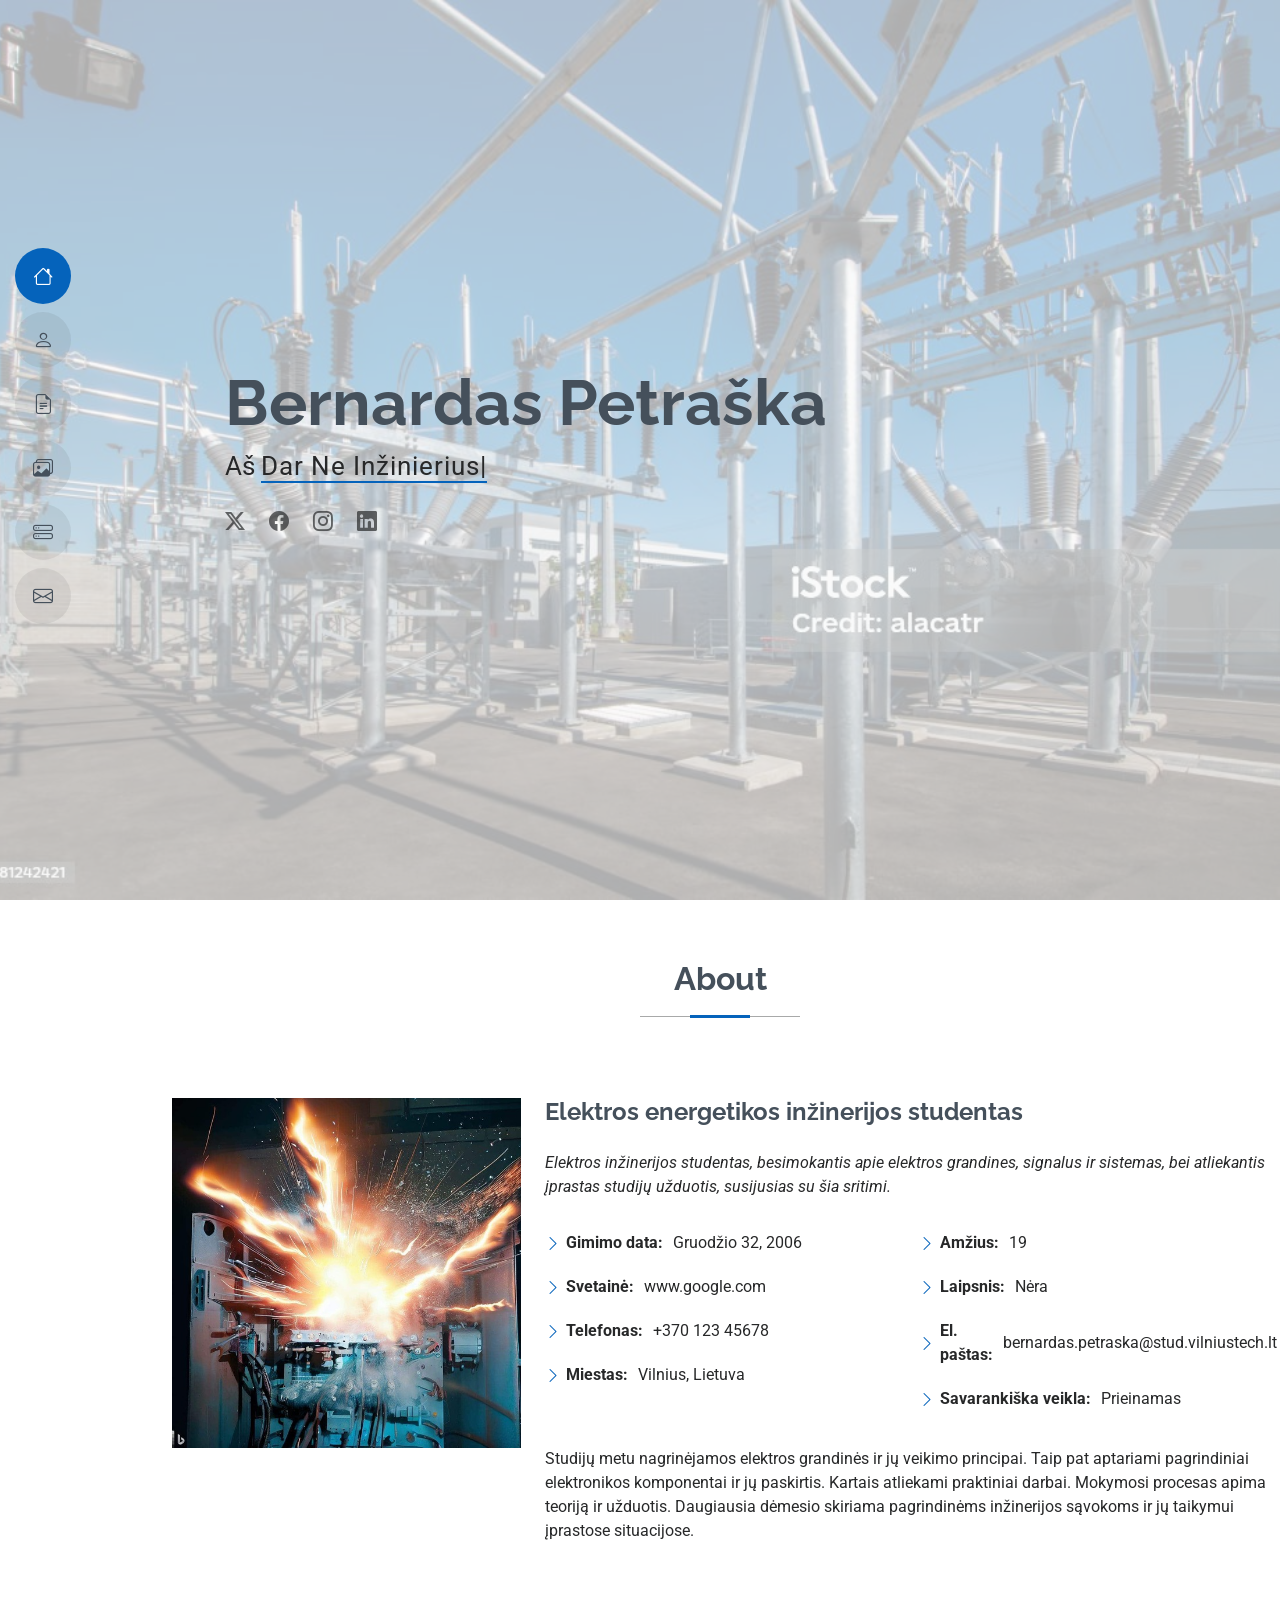
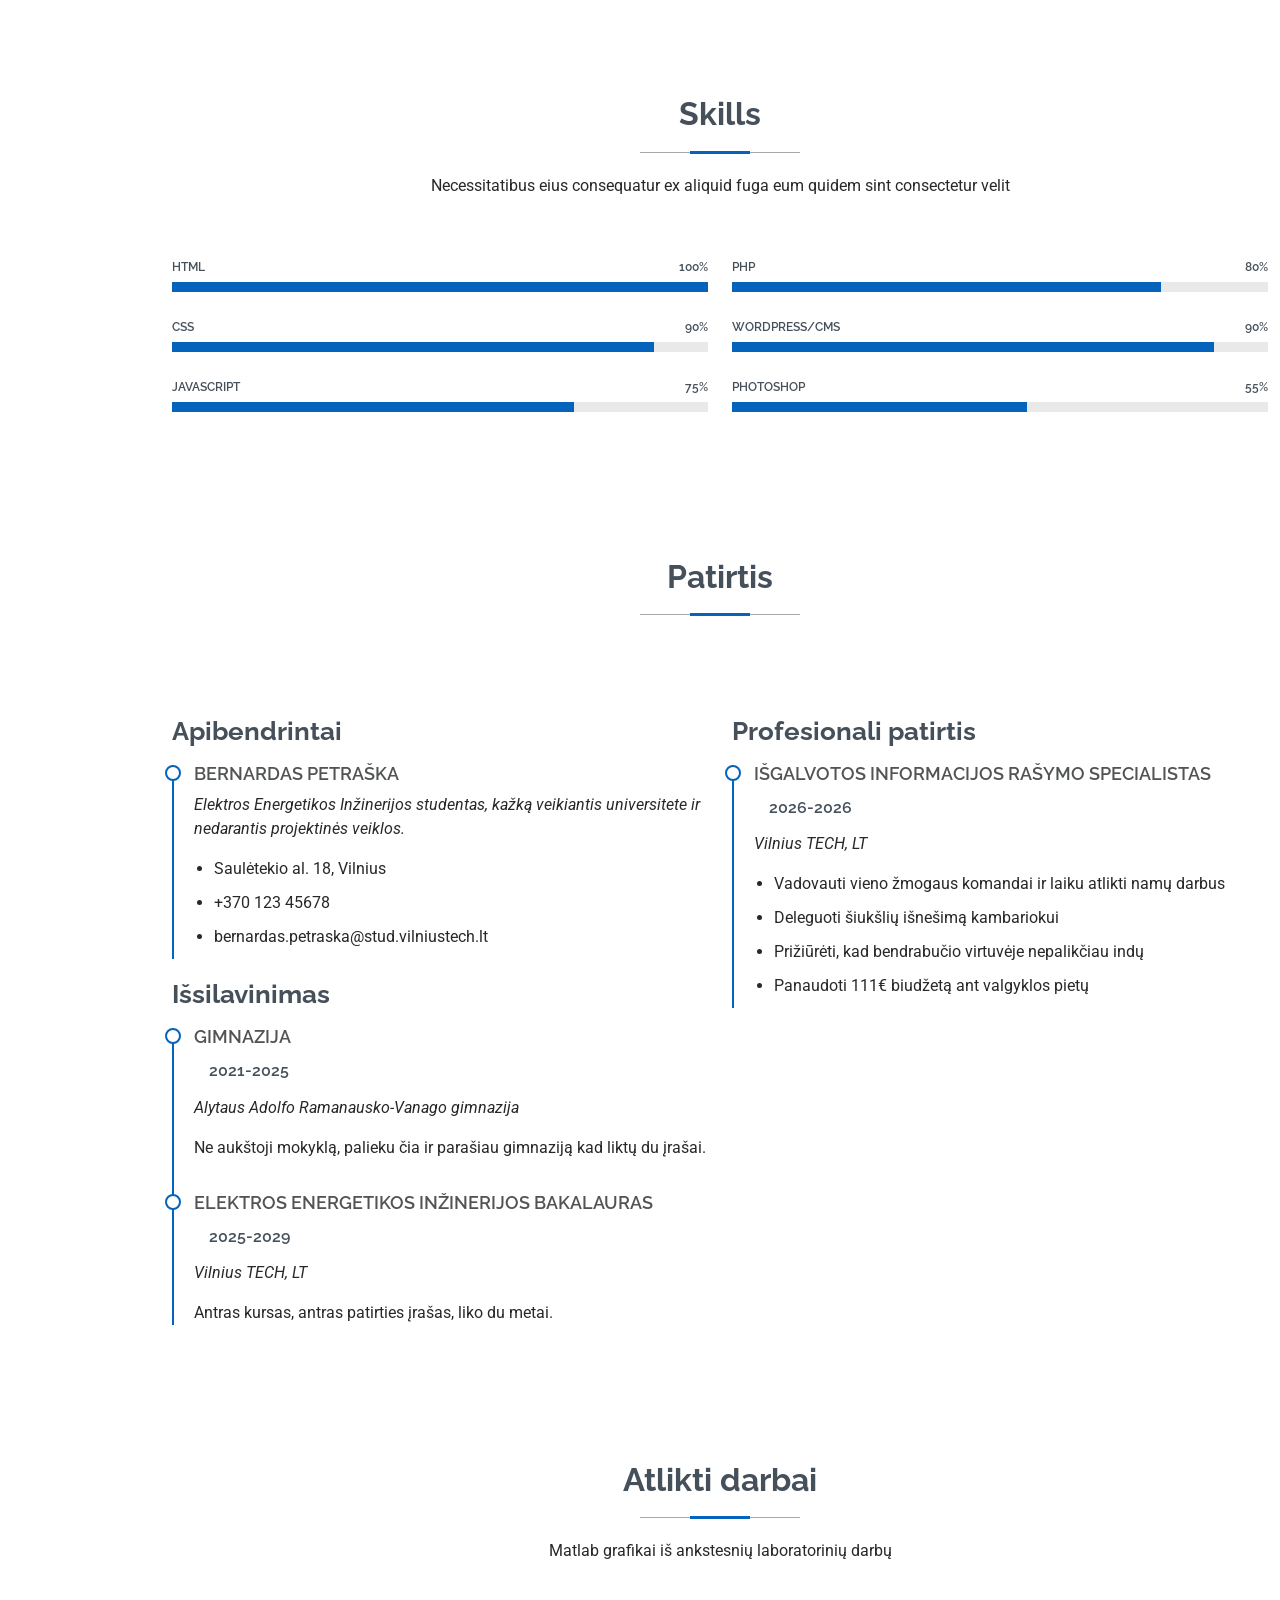
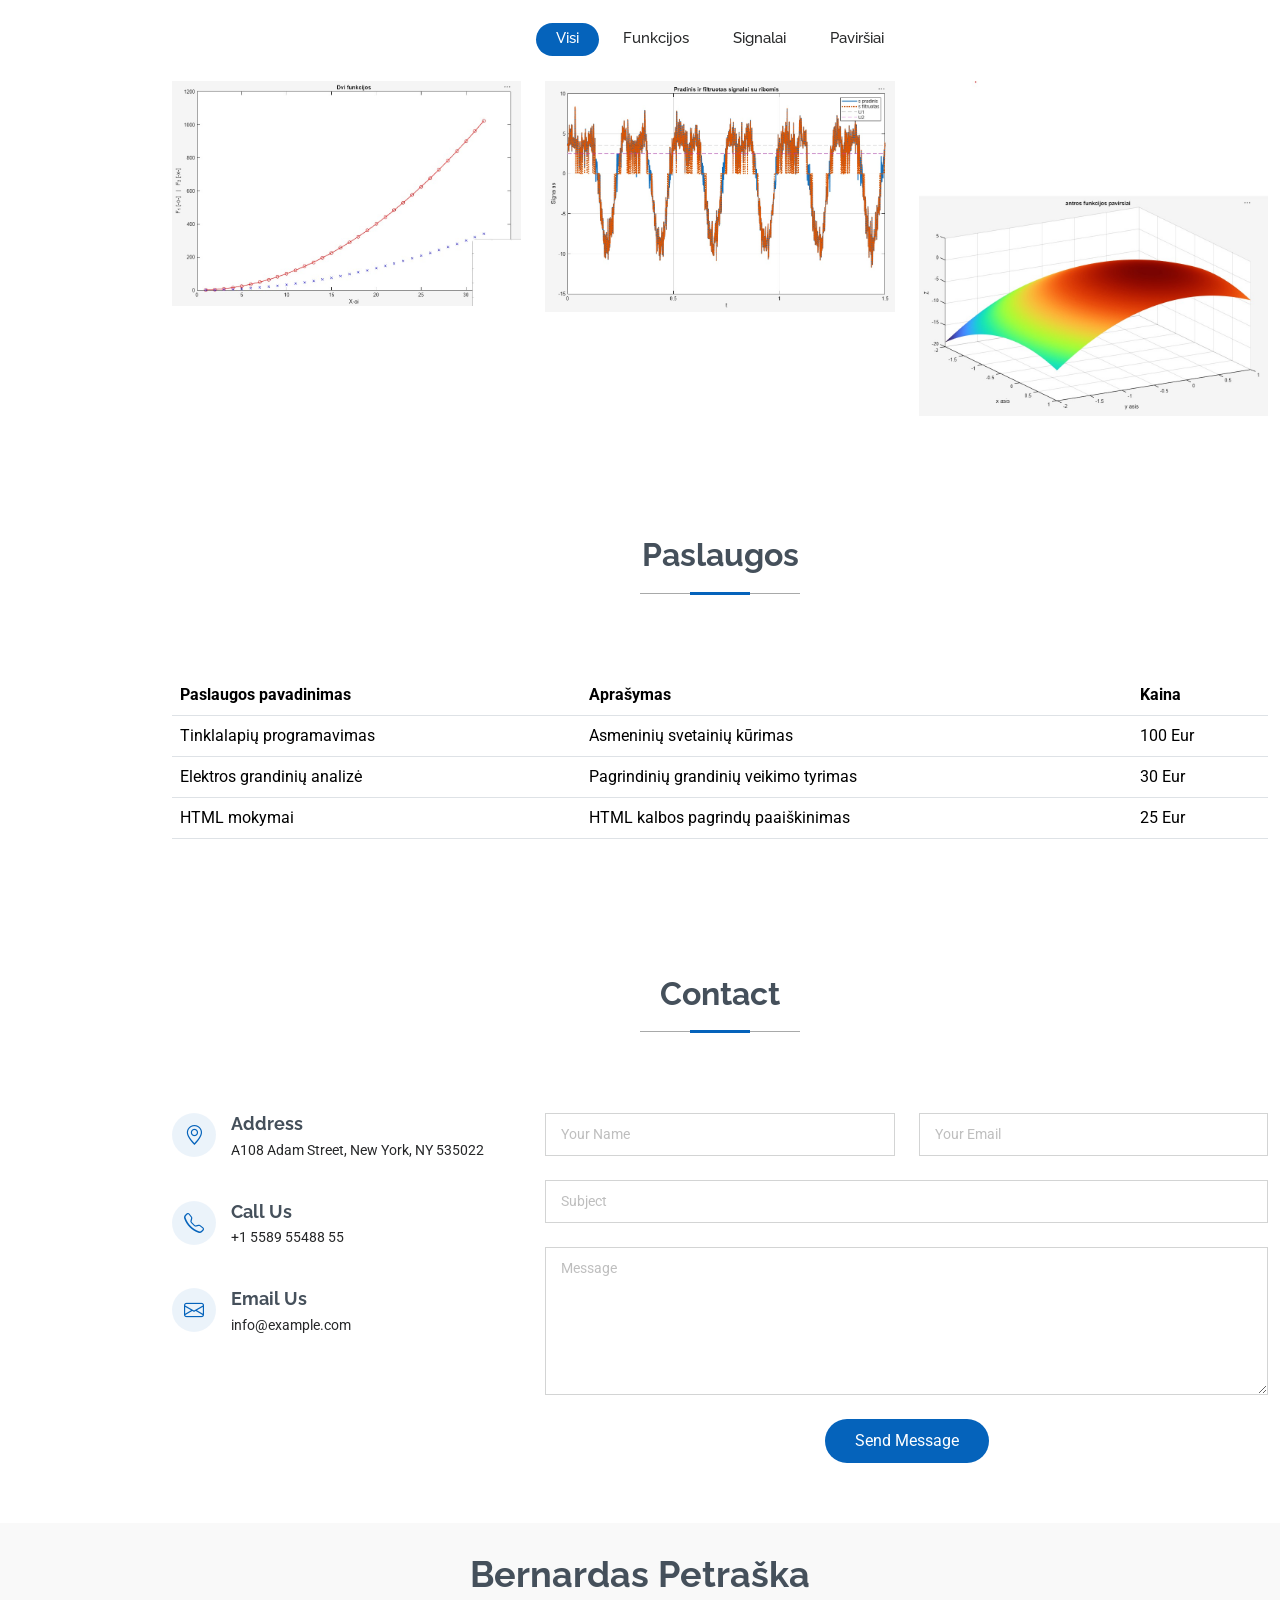
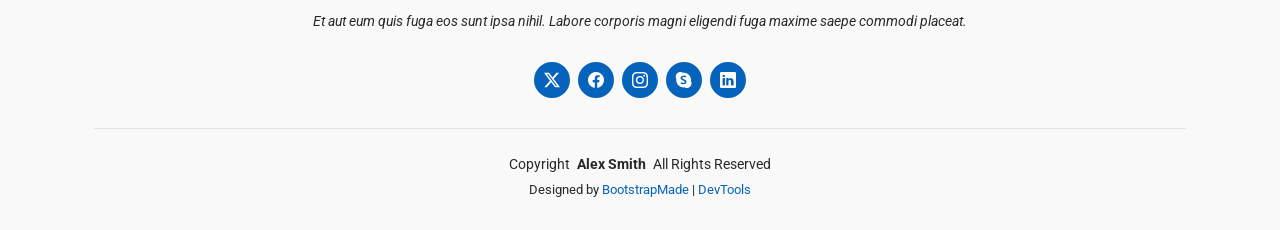
==== commit 67a832eb: "iki 4 uzd." ====
--- a/index.html
+++ b/index.html
@@ -49,7 +49,7 @@
         <li><a href="#hero" class="active"><i class="bi bi-house navicon"></i><span>Pagrindinis</span></a></li>
         <li><a href="#about"><i class="bi bi-person navicon"></i><span>Apie</span></a></li>
         <li><a href="#resume"><i class="bi bi-file-earmark-text navicon"></i><span>Patirtis</span></a></li>
-        <li><a href="#portfolio"><i class="bi bi-images navicon"></i><span>Portfolio</span></a></li>
+        <li><a href="#portfolio"><i class="bi bi-images navicon"></i><span>Atlikti darbai</span></a></li>
         <li><a href="#services"><i class="bi bi-hdd-stack navicon"></i><span>Paslaugos</span></a></li>
         <li><a href="#contact"><i class="bi bi-envelope navicon"></i><span>Kontaktai</span></a></li>
       </ul>
@@ -204,7 +204,7 @@
 
       <!-- Section Title -->
       <div class="container section-title" data-aos="fade-up">
-        <h2>Resume</h2>
+        <h2>Patirtis</h2>
       </div><!-- End Section Title -->
 
       <div class="container">
@@ -212,60 +212,49 @@
         <div class="row">
 
           <div class="col-lg-6" data-aos="fade-up" data-aos-delay="100">
-            <h3 class="resume-title">Sumary</h3>
+            <h3 class="resume-title">Apibendrintai</h3>
 
             <div class="resume-item pb-0">
               <h4>Bernardas Petraška</h4>
-              <p><em>Innovative and deadline-driven Graphic Designer with 3+ years of experience designing and developing user-centered digital/print marketing material from initial concept to final, polished deliverable.</em></p>
+              <p><em>Elektros Energetikos Inžinerijos studentas, kažką veikiantis universitete ir nedarantis projektinės veiklos.</em></p>
               <ul>
-                <li>Portland par 127,Orlando, FL</li>
-                <li>(123) 456-7891</li>
-                <li>alice.barkley@example.com</li>
+                <li>Saulėtekio al. 18, Vilnius</li>
+                <li>+370 123 45678</li>
+                <li>bernardas.petraska@stud.vilniustech.lt</li>
               </ul>
             </div><!-- Edn Resume Item -->
 
-            <h3 class="resume-title">Education</h3>
+            <h3 class="resume-title">Išsilavinimas</h3>
             <div class="resume-item">
-              <h4>Master of Fine Arts &amp; Graphic Design</h4>
-              <h5>2015 - 2016</h5>
-              <p><em>Rochester Institute of Technology, Rochester, NY</em></p>
-              <p>Qui deserunt veniam. Et sed aliquam labore tempore sed quisquam iusto autem sit. Ea vero voluptatum qui ut dignissimos deleniti nerada porti sand markend</p>
+              <h4>Gimnazija</h4>
+              <h5>2021-2025</h5>
+              <p><em>Alytaus Adolfo Ramanausko-Vanago gimnazija</em></p>
+              <p>Ne aukštoji mokyklą, palieku čia ir parašiau gimnaziją kad liktų du įrašai.</p>
             </div><!-- Edn Resume Item -->
 
             <div class="resume-item">
-              <h4>Bachelor of Fine Arts &amp; Graphic Design</h4>
-              <h5>2010 - 2014</h5>
-              <p><em>Rochester Institute of Technology, Rochester, NY</em></p>
-              <p>Quia nobis sequi est occaecati aut. Repudiandae et iusto quae reiciendis et quis Eius vel ratione eius unde vitae rerum voluptates asperiores voluptatem Earum molestiae consequatur neque etlon sader mart dila</p>
+              <h4>Elektros energetikos inžinerijos bakalauras</h4>
+              <h5>2025-2029</h5>
+              <p><em>Vilnius TECH, LT</em></p>
+              <p>Antras kursas, antras patirties įrašas, liko du metai.</p>
             </div><!-- Edn Resume Item -->
 
           </div>
 
           <div class="col-lg-6" data-aos="fade-up" data-aos-delay="200">
-            <h3 class="resume-title">Professional Experience</h3>
+            <h3 class="resume-title">Profesionali patirtis</h3>
             <div class="resume-item">
-              <h4>Senior graphic design specialist</h4>
-              <h5>2019 - Present</h5>
-              <p><em>Experion, New York, NY </em></p>
+              <h4>Išgalvotos informacijos rašymo specialistas</h4>
+              <h5>2026-2026</h5>
+              <p><em>Vilnius TECH, LT </em></p>
               <ul>
-                <li>Lead in the design, development, and implementation of the graphic, layout, and production communication materials</li>
-                <li>Delegate tasks to the 7 members of the design team and provide counsel on all aspects of the project. </li>
-                <li>Supervise the assessment of all graphic materials in order to ensure quality and accuracy of the design</li>
-                <li>Oversee the efficient use of production project budgets ranging from $2,000 - $25,000</li>
+                <li>Vadovauti vieno žmogaus komandai ir laiku atlikti namų darbus</li>
+                <li>Deleguoti šiukšlių išnešimą kambariokui</li>
+                <li>Prižiūrėti, kad bendrabučio virtuvėje nepalikčiau indų</li>
+                <li>Panaudoti 111€ biudžetą ant valgyklos pietų</li>
               </ul>
             </div><!-- Edn Resume Item -->
 
-            <div class="resume-item">
-              <h4>Graphic design specialist</h4>
-              <h5>2017 - 2018</h5>
-              <p><em>Stepping Stone Advertising, New York, NY</em></p>
-              <ul>
-                <li>Developed numerous marketing programs (logos, brochures,infographics, presentations, and advertisements).</li>
-                <li>Managed up to 5 projects or tasks at a given time while under pressure</li>
-                <li>Recommended and consulted with clients on the most appropriate graphic design</li>
-                <li>Created 4+ design presentations and proposals a month for clients and account managers</li>
-              </ul>
-            </div><!-- Edn Resume Item -->
 
           </div>
 
@@ -280,8 +269,8 @@
 
       <!-- Section Title -->
       <div class="container section-title" data-aos="fade-up">
-        <h2>Portfolio</h2>
-        <p>Magnam dolores commodi suscipit. Necessitatibus eius consequatur ex aliquid fuga eum quidem. Sit sint consectetur velit. Quisquam quos quisquam cupiditate. Et nemo qui impedit suscipit alias ea. Quia fugiat sit in iste officiis commodi quidem hic quas.</p>
+        <h2>Atlikti darbai</h2>
+        <p>Matlab grafikai iš ankstesnių laboratorinių darbų</p>
       </div><!-- End Section Title -->
 
       <div class="container">
@@ -289,10 +278,10 @@
         <div class="isotope-layout" data-default-filter="*" data-layout="masonry" data-sort="original-order">
 
           <ul class="portfolio-filters isotope-filters" data-aos="fade-up" data-aos-delay="100">
-            <li data-filter="*" class="filter-active">All</li>
-            <li data-filter=".filter-app">App</li>
-            <li data-filter=".filter-product">Card</li>
-            <li data-filter=".filter-branding">Web</li>
+            <li data-filter="*" class="filter-active">Visi</li>
+            <li data-filter=".filter-app">Funkcijos</li>
+            <li data-filter=".filter-product">Signalai</li>
+            <li data-filter=".filter-branding">Paviršiai</li>
           </ul><!-- End Portfolio Filters -->
 
           <div class="row gy-4 isotope-container" data-aos="fade-up" data-aos-delay="200">
@@ -300,8 +289,8 @@
             <div class="col-lg-4 col-md-6 portfolio-item isotope-item filter-app">
               <img src="assets/img/masonry-portfolio/masonry-portfolio-1.jpg" class="img-fluid" alt="">
               <div class="portfolio-info">
-                <h4>App 1</h4>
-                <p>Lorem ipsum, dolor sit</p>
+                <h4>Funkcija 1</h4>
+                <p>Su skirtingais markeriais</p>
                 <a href="assets/img/masonry-portfolio/masonry-portfolio-1.jpg" title="App 1" data-gallery="portfolio-gallery-app" class="glightbox preview-link"><i class="bi bi-zoom-in"></i></a>
                 <a href="" title="More Details" class="details-link"><i class="bi bi-link-45deg"></i></a>
               </div>
@@ -310,8 +299,8 @@
             <div class="col-lg-4 col-md-6 portfolio-item isotope-item filter-product">
               <img src="assets/img/masonry-portfolio/masonry-portfolio-2.jpg" class="img-fluid" alt="">
               <div class="portfolio-info">
-                <h4>Product 1</h4>
-                <p>Lorem ipsum, dolor sit</p>
+                <h4>Signalas 1</h4>
+                <p>Daug duomenų</p>
                 <a href="assets/img/masonry-portfolio/masonry-portfolio-2.jpg" title="Product 1" data-gallery="portfolio-gallery-product" class="glightbox preview-link"><i class="bi bi-zoom-in"></i></a>
                 <a href="" title="More Details" class="details-link"><i class="bi bi-link-45deg"></i></a>
               </div>
@@ -320,72 +309,13 @@
             <div class="col-lg-4 col-md-6 portfolio-item isotope-item filter-branding">
               <img src="assets/img/masonry-portfolio/masonry-portfolio-3.jpg" class="img-fluid" alt="">
               <div class="portfolio-info">
-                <h4>Branding 1</h4>
-                <p>Lorem ipsum, dolor sit</p>
+                <h4>Paviršius 1</h4>
+                <p>Gražus colormap</p>
                 <a href="assets/img/masonry-portfolio/masonry-portfolio-3.jpg" title="Branding 1" data-gallery="portfolio-gallery-branding" class="glightbox preview-link"><i class="bi bi-zoom-in"></i></a>
                 <a href="" title="More Details" class="details-link"><i class="bi bi-link-45deg"></i></a>
               </div>
             </div><!-- End Portfolio Item -->
 
-            <div class="col-lg-4 col-md-6 portfolio-item isotope-item filter-app">
-              <img src="assets/img/masonry-portfolio/masonry-portfolio-4.jpg" class="img-fluid" alt="">
-              <div class="portfolio-info">
-                <h4>App 2</h4>
-                <p>Lorem ipsum, dolor sit</p>
-                <a href="assets/img/masonry-portfolio/masonry-portfolio-4.jpg" title="App 2" data-gallery="portfolio-gallery-app" class="glightbox preview-link"><i class="bi bi-zoom-in"></i></a>
-                <a href="" title="More Details" class="details-link"><i class="bi bi-link-45deg"></i></a>
-              </div>
-            </div><!-- End Portfolio Item -->
-
-            <div class="col-lg-4 col-md-6 portfolio-item isotope-item filter-product">
-              <img src="assets/img/masonry-portfolio/masonry-portfolio-5.jpg" class="img-fluid" alt="">
-              <div class="portfolio-info">
-                <h4>Product 2</h4>
-                <p>Lorem ipsum, dolor sit</p>
-                <a href="assets/img/masonry-portfolio/masonry-portfolio-5.jpg" title="Product 2" data-gallery="portfolio-gallery-product" class="glightbox preview-link"><i class="bi bi-zoom-in"></i></a>
-                <a href="" title="More Details" class="details-link"><i class="bi bi-link-45deg"></i></a>
-              </div>
-            </div><!-- End Portfolio Item -->
-
-            <div class="col-lg-4 col-md-6 portfolio-item isotope-item filter-branding">
-              <img src="assets/img/masonry-portfolio/masonry-portfolio-6.jpg" class="img-fluid" alt="">
-              <div class="portfolio-info">
-                <h4>Branding 2</h4>
-                <p>Lorem ipsum, dolor sit</p>
-                <a href="assets/img/masonry-portfolio/masonry-portfolio-6.jpg" title="Branding 2" data-gallery="portfolio-gallery-branding" class="glightbox preview-link"><i class="bi bi-zoom-in"></i></a>
-                <a href="" title="More Details" class="details-link"><i class="bi bi-link-45deg"></i></a>
-              </div>
-            </div><!-- End Portfolio Item -->
-
-            <div class="col-lg-4 col-md-6 portfolio-item isotope-item filter-app">
-              <img src="assets/img/masonry-portfolio/masonry-portfolio-7.jpg" class="img-fluid" alt="">
-              <div class="portfolio-info">
-                <h4>App 3</h4>
-                <p>Lorem ipsum, dolor sit</p>
-                <a href="assets/img/masonry-portfolio/masonry-portfolio-7.jpg" title="App 3" data-gallery="portfolio-gallery-app" class="glightbox preview-link"><i class="bi bi-zoom-in"></i></a>
-                <a href="" title="More Details" class="details-link"><i class="bi bi-link-45deg"></i></a>
-              </div>
-            </div><!-- End Portfolio Item -->
-
-            <div class="col-lg-4 col-md-6 portfolio-item isotope-item filter-product">
-              <img src="assets/img/masonry-portfolio/masonry-portfolio-8.jpg" class="img-fluid" alt="">
-              <div class="portfolio-info">
-                <h4>Product 3</h4>
-                <p>Lorem ipsum, dolor sit</p>
-                <a href="assets/img/masonry-portfolio/masonry-portfolio-8.jpg" title="Product 3" data-gallery="portfolio-gallery-product" class="glightbox preview-link"><i class="bi bi-zoom-in"></i></a>
-                <a href="" title="More Details" class="details-link"><i class="bi bi-link-45deg"></i></a>
-              </div>
-            </div><!-- End Portfolio Item -->
-
-            <div class="col-lg-4 col-md-6 portfolio-item isotope-item filter-branding">
-              <img src="assets/img/masonry-portfolio/masonry-portfolio-9.jpg" class="img-fluid" alt="">
-              <div class="portfolio-info">
-                <h4>Branding 3</h4>
-                <p>Lorem ipsum, dolor sit</p>
-                <a href="assets/img/masonry-portfolio/masonry-portfolio-9.jpg" title="Branding 2" data-gallery="portfolio-gallery-branding" class="glightbox preview-link"><i class="bi bi-zoom-in"></i></a>
-                <a href="" title="More Details" class="details-link"><i class="bi bi-link-45deg"></i></a>
-              </div>
-            </div><!-- End Portfolio Item -->
 
           </div><!-- End Portfolio Container -->
 
@@ -400,59 +330,38 @@
 
       <!-- Section Title -->
       <div class="container section-title" data-aos="fade-up">
-        <h2>Services</h2>
+        <h2>Paslaugos</h2>
       </div><!-- End Section Title -->
 
       <div class="container">
 
-        <div class="row gy-4">
-
-          <div class="col-lg-4 col-md-6" data-aos="fade-up" data-aos-delay="100">
-            <div class="service-item item-cyan position-relative">
-              <div class="icon">
-                <svg width="100" height="100" viewBox="0 0 600 600" xmlns="http://www.w3.org/2000/svg">
-                  <path stroke="none" stroke-width="0" fill="#f5f5f5" d="M300,521.0016835830174C376.1290562159157,517.8887921683347,466.0731472004068,529.7835943286574,510.70327084640275,468.03025145048787C554.3714126377745,407.6079735673963,508.03601936045806,328.9844924480964,491.2728898941984,256.3432110539036C474.5976632858925,184.082847569629,479.9380746630129,96.60480741107993,416.23090153303,58.64404602377083C348.86323505073057,18.502131276798302,261.93793281208167,40.57373210992963,193.5410806939664,78.93577620505333C130.42746243093433,114.334589627462,98.30271207620316,179.96522072025542,76.75703585869454,249.04625023123273C51.97151888228291,328.5150500222984,13.704378332031375,421.85034740162234,66.52175969318436,486.19268352777647C119.04800174914682,550.1803526380478,217.28368757567262,524.383925680826,300,521.0016835830174"></path>
-                </svg>
-                <i class="bi bi-activity"></i>
-              </div>
-              <a href="#" class="stretched-link">
-                <h3>Nesciunt Mete</h3>
-              </a>
-              <p>Provident nihil minus qui consequatur non omnis maiores. Eos accusantium minus dolores iure perferendis tempore et consequatur.</p>
-            </div>
-          </div><!-- End Service Item -->
-
-          <div class="col-lg-4 col-md-6" data-aos="fade-up" data-aos-delay="200">
-            <div class="service-item item-orange position-relative">
-              <div class="icon">
-                <svg width="100" height="100" viewBox="0 0 600 600" xmlns="http://www.w3.org/2000/svg">
-                  <path stroke="none" stroke-width="0" fill="#f5f5f5" d="M300,582.0697525312426C382.5290701553225,586.8405444964366,449.9789794690241,525.3245884688669,502.5850820975895,461.55621195738473C556.606425686781,396.0723002908107,615.8543463187945,314.28637112970534,586.6730223649479,234.56875336149918C558.9533121215079,158.8439757836574,454.9685369536778,164.00468322053177,381.49747125262974,130.76875717737553C312.15926192815925,99.40240125094834,248.97055460311594,18.661163978235184,179.8680185752513,50.54337015887873C110.5421016452524,82.52863877960104,119.82277516462835,180.83849132639028,109.12597500060166,256.43424936330496C100.08760227029461,320.3096726198365,92.17705696193138,384.0621239912766,124.79988738764834,439.7174275375508C164.83382741302287,508.01625554203684,220.96474134820875,577.5009287672846,300,582.0697525312426"></path>
-                </svg>
-                <i class="bi bi-broadcast"></i>
-              </div>
-              <a href="#" class="stretched-link">
-                <h3>Eosle Commodi</h3>
-              </a>
-              <p>Ut autem aut autem non a. Sint sint sit facilis nam iusto sint. Libero corrupti neque eum hic non ut nesciunt dolorem.</p>
-            </div>
-          </div><!-- End Service Item -->
-
-          <div class="col-lg-4 col-md-6" data-aos="fade-up" data-aos-delay="300">
-            <div class="service-item item-teal position-relative">
-              <div class="icon">
-                <svg width="100" height="100" viewBox="0 0 600 600" xmlns="http://www.w3.org/2000/svg">
-                  <path stroke="none" stroke-width="0" fill="#f5f5f5" d="M300,541.5067337569781C382.14930387511276,545.0595476570109,479.8736841581634,548.3450877840088,526.4010558755058,480.5488172755941C571.5218469581645,414.80211281144784,517.5187510058486,332.0715597781072,496.52539010469104,255.14436215662573C477.37192572678356,184.95920475031193,473.57363656557914,105.61284051026155,413.0603344069578,65.22779650032875C343.27470386102294,18.654635553484475,251.2091493199835,5.337323636656869,175.0934190732945,40.62881213300186C97.87086631185822,76.43348514350839,51.98124368387456,156.15599469081315,36.44837278890362,239.84606092416172C21.716077023791087,319.22268207091537,43.775223500013084,401.1760424656574,96.891909868211,461.97329694683043C147.22146801428983,519.5804099606455,223.5754009179313,538.201503339737,300,541.5067337569781"></path>
-                </svg>
-                <i class="bi bi-easel"></i>
-              </div>
-              <a href="#" class="stretched-link">
-                <h3>Ledo Markt</h3>
-              </a>
-              <p>Ut excepturi voluptatem nisi sed. Quidem fuga consequatur. Minus ea aut. Vel qui id voluptas adipisci eos earum corrupti.</p>
-            </div>
-          </div><!-- End Service Item -->
-
-        </div>
+        <table class="table">
+          <thead>
+            <tr>
+              <th>Paslaugos pavadinimas</th>
+              <th>Aprašymas</th>
+              <th>Kaina</th>
+            </tr>
+          </thead>
+
+          <tbody>
+            <tr>
+              <td>Tinklalapių programavimas</td>
+              <td>Asmeninių svetainių kūrimas</td>
+              <td>100 Eur</td>
+            </tr>
+            <tr>
+              <td>Elektros grandinių analizė</td>
+              <td>Pagrindinių grandinių veikimo tyrimas</td>
+              <td>30 Eur</td>
+            </tr>
+            <tr>
+              <td>HTML mokymai</td>
+              <td>HTML kalbos pagrindų paaiškinimas</td>
+              <td>25 Eur</td>
+            </tr>
+          </tbody>
+        </table>
 
       </div>
 
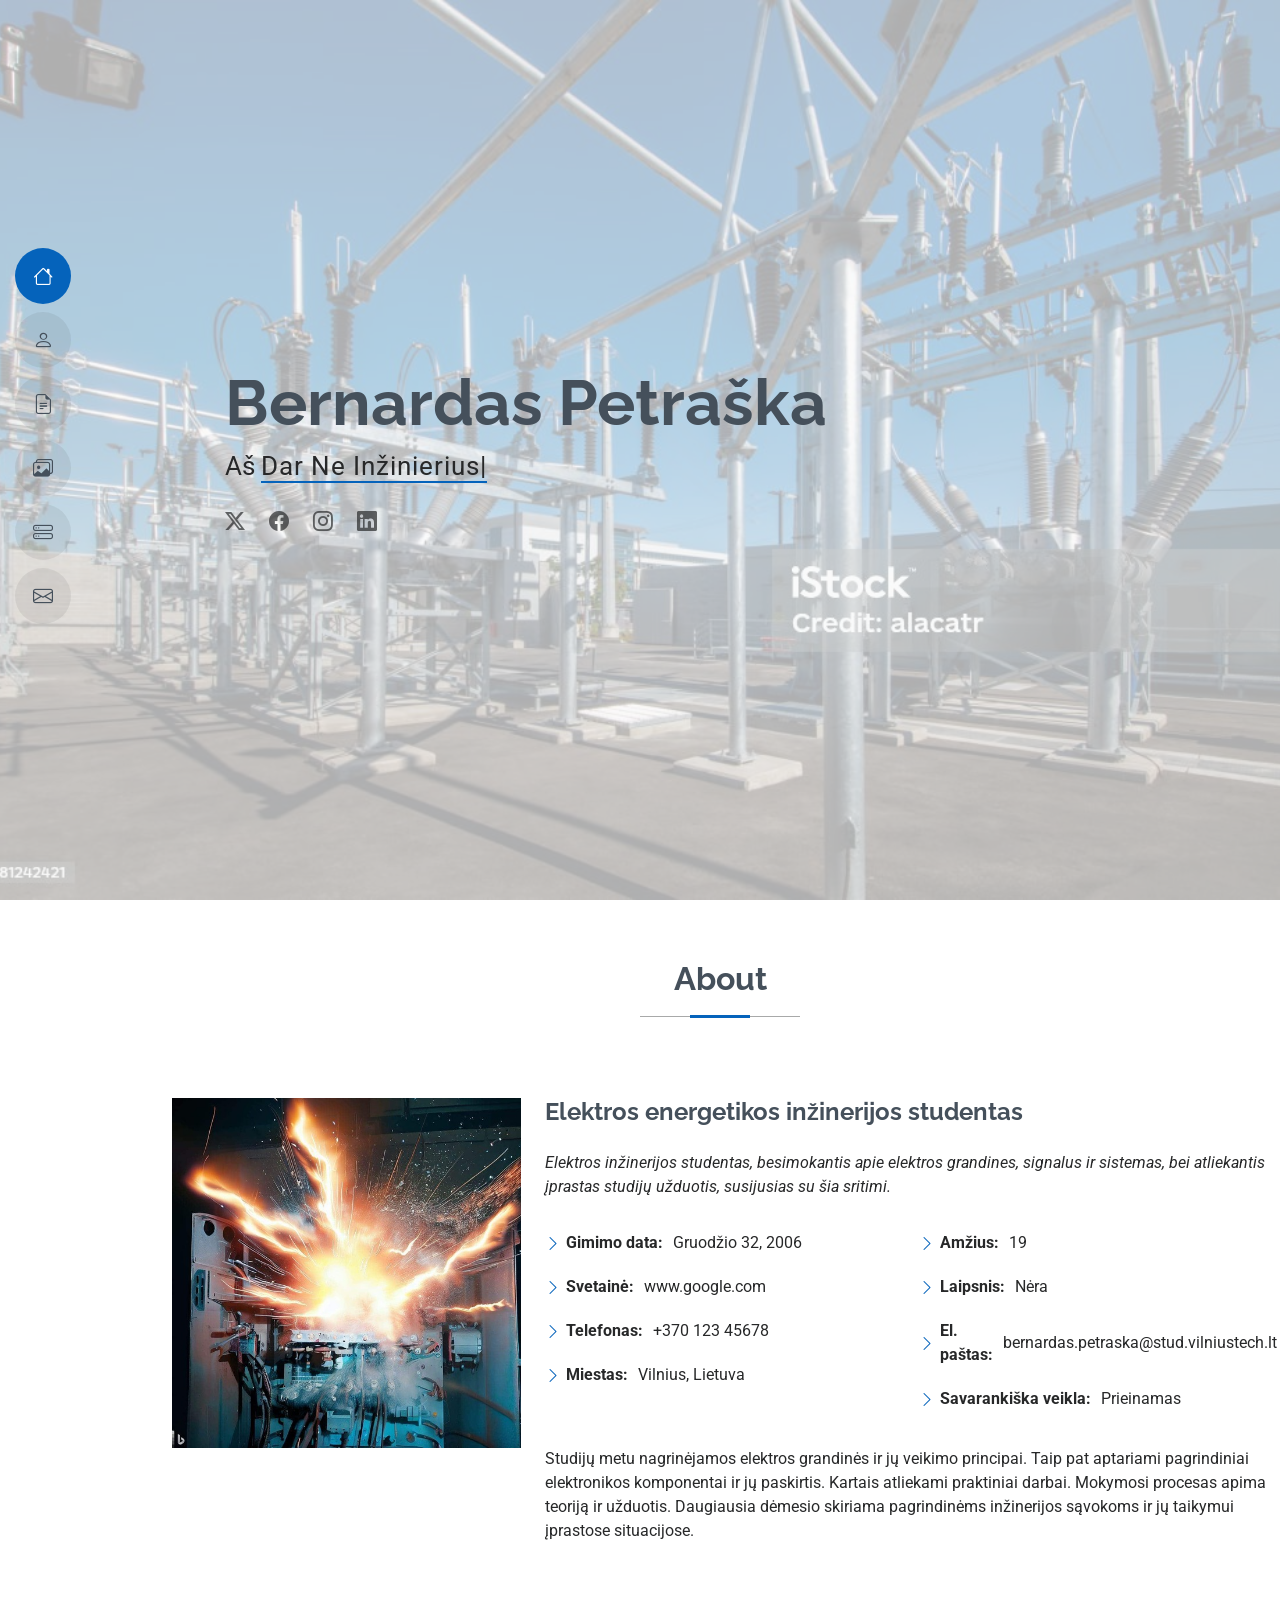
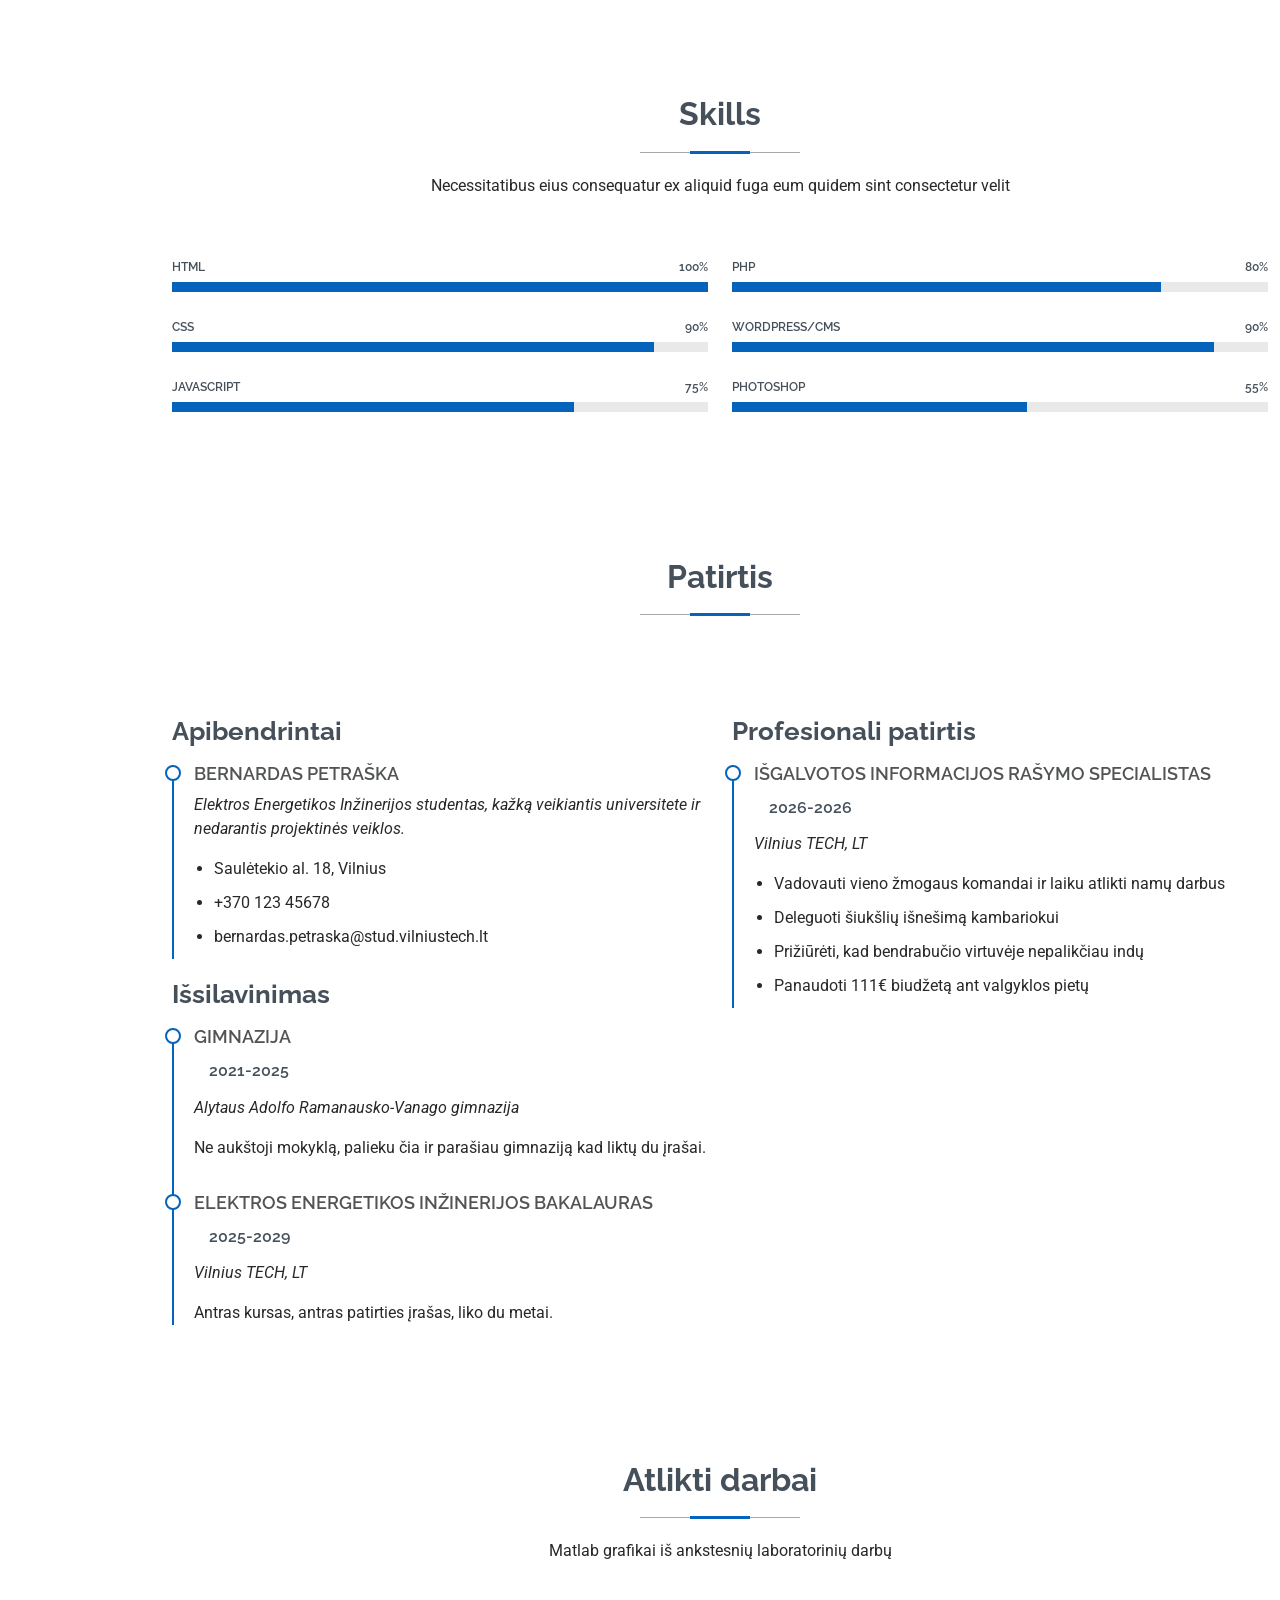
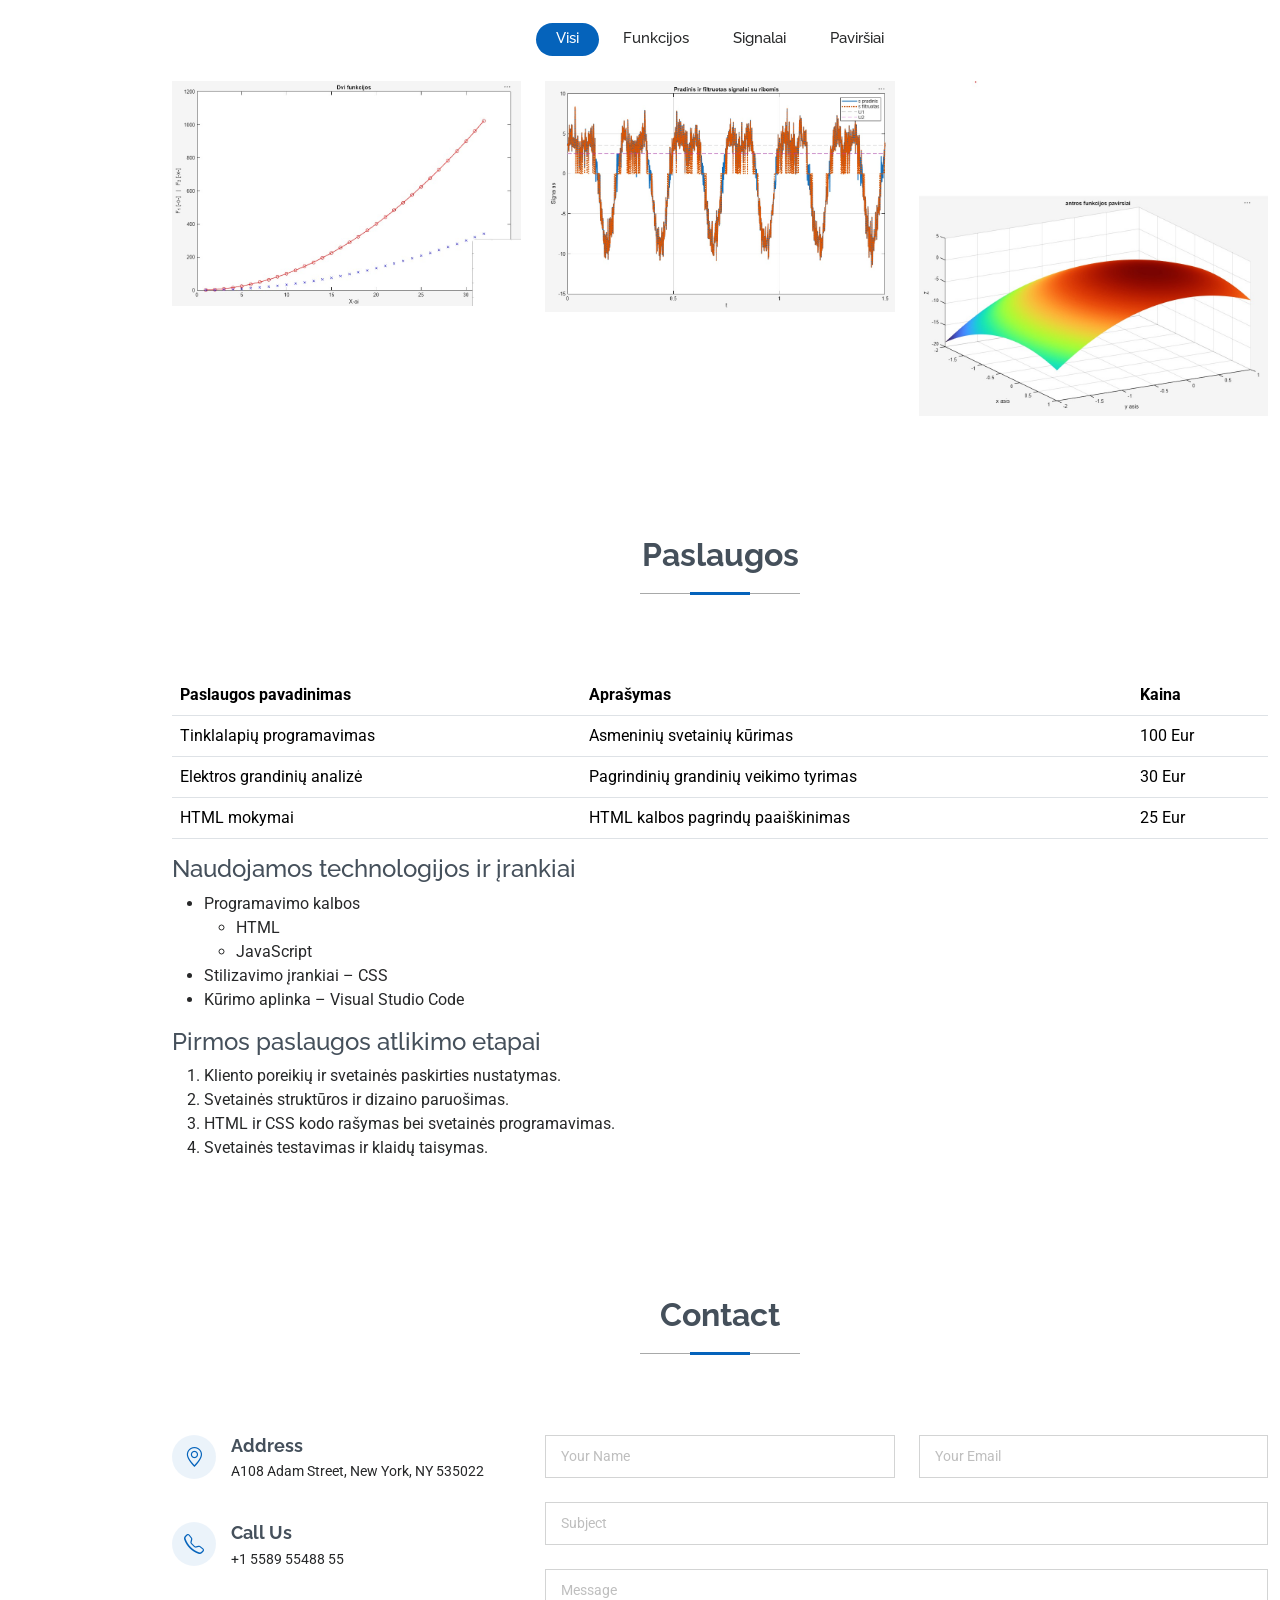
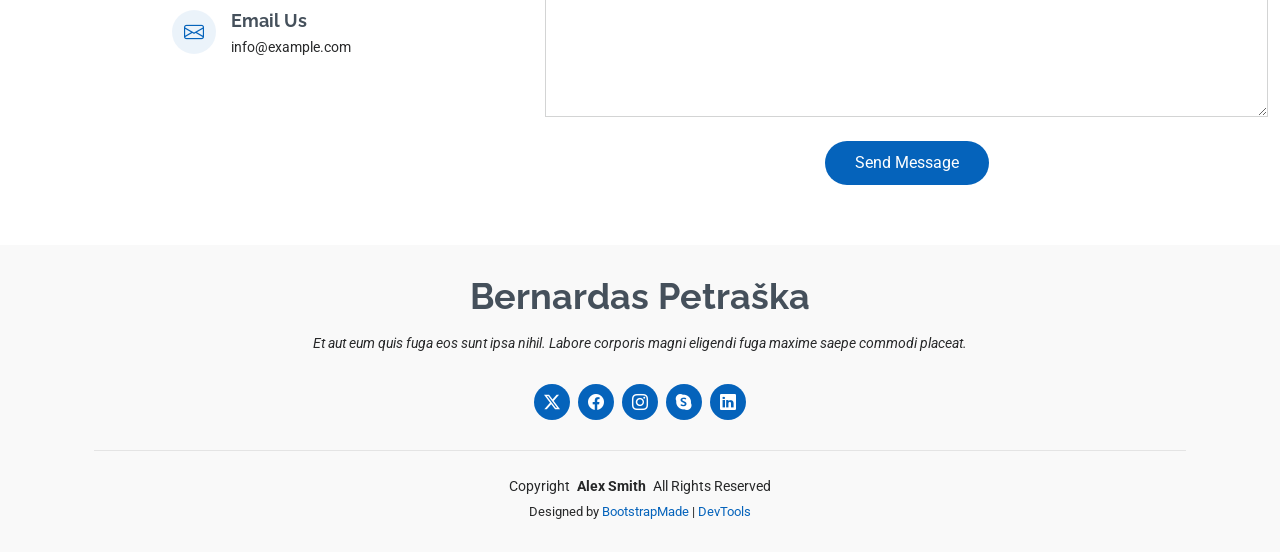
==== commit fc97f216: "like punktai" ====
--- a/index.html
+++ b/index.html
@@ -62,7 +62,7 @@
     <!-- Hero Section -->
     <section id="hero" class="hero section light-background">
 
-      <img src="assets/img/hero-bg.jpg" alt="">
+      <img src="assets/img/hero-bg.jpg" alt="elektros pastote">
 
       <div class="container" data-aos="zoom-out">
         <div class="row justify-content-center">
@@ -93,7 +93,7 @@
 
         <div class="row gy-4 justify-content-center">
           <div class="col-lg-4">
-            <img src="assets/img/profile-img.jpg" class="img-fluid" alt="">
+            <img src="assets/img/profile-img.jpg" class="img-fluid" alt="Profilio nuotrauka">
           </div>
           <div class="col-lg-8 content">
             <h2>Elektros energetikos inžinerijos studentas</h2>
@@ -287,7 +287,7 @@
           <div class="row gy-4 isotope-container" data-aos="fade-up" data-aos-delay="200">
 
             <div class="col-lg-4 col-md-6 portfolio-item isotope-item filter-app">
-              <img src="assets/img/masonry-portfolio/masonry-portfolio-1.jpg" class="img-fluid" alt="">
+              <img src="assets/img/masonry-portfolio/masonry-portfolio-1.jpg" class="img-fluid" alt="funkcijos su markeriais">
               <div class="portfolio-info">
                 <h4>Funkcija 1</h4>
                 <p>Su skirtingais markeriais</p>
@@ -297,7 +297,7 @@
             </div><!-- End Portfolio Item -->
 
             <div class="col-lg-4 col-md-6 portfolio-item isotope-item filter-product">
-              <img src="assets/img/masonry-portfolio/masonry-portfolio-2.jpg" class="img-fluid" alt="">
+              <img src="assets/img/masonry-portfolio/masonry-portfolio-2.jpg" class="img-fluid" alt="filtruotas signalas">
               <div class="portfolio-info">
                 <h4>Signalas 1</h4>
                 <p>Daug duomenų</p>
@@ -307,7 +307,7 @@
             </div><!-- End Portfolio Item -->
 
             <div class="col-lg-4 col-md-6 portfolio-item isotope-item filter-branding">
-              <img src="assets/img/masonry-portfolio/masonry-portfolio-3.jpg" class="img-fluid" alt="">
+              <img src="assets/img/masonry-portfolio/masonry-portfolio-3.jpg" class="img-fluid" alt="surf funkcijos rezultatas">
               <div class="portfolio-info">
                 <h4>Paviršius 1</h4>
                 <p>Gražus colormap</p>
@@ -362,7 +362,29 @@
             </tr>
           </tbody>
         </table>
-
+      
+      <h4>Naudojamos technologijos ir įrankiai</h4>
+
+        <ul>
+          <li>Programavimo kalbos
+            <ul>
+              <li>HTML</li>
+              <li>JavaScript</li>
+            </ul>
+          </li>
+          <li>Stilizavimo įrankiai – CSS</li>
+          <li>Kūrimo aplinka – Visual Studio Code</li>
+        </ul>
+
+        <h4>Pirmos paslaugos atlikimo etapai</h4>
+
+        <ol>
+          <li>Kliento poreikių ir svetainės paskirties nustatymas.</li>
+          <li>Svetainės struktūros ir dizaino paruošimas.</li>
+          <li>HTML ir CSS kodo rašymas bei svetainės programavimas.</li>
+          <li>Svetainės testavimas ir klaidų taisymas.</li>
+        </ol>
+      
       </div>
 
     </section><!-- /Services Section -->
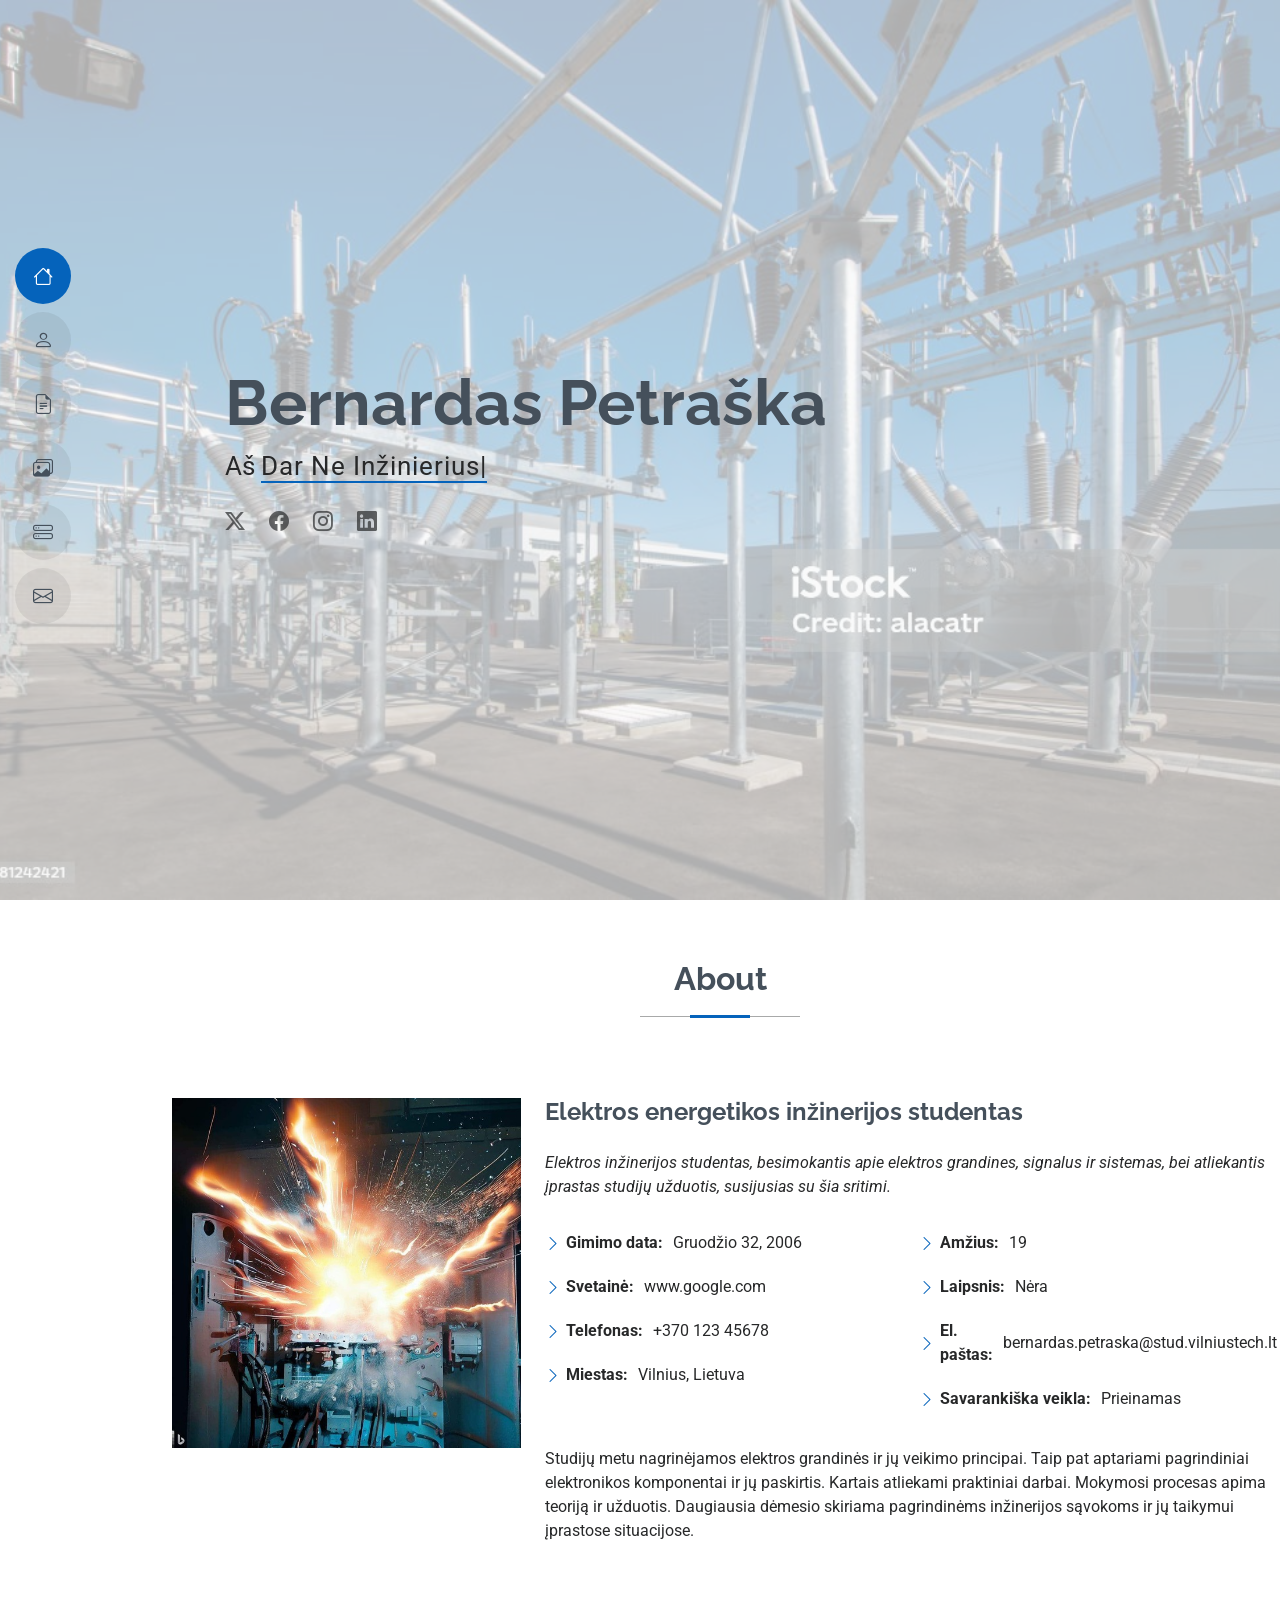
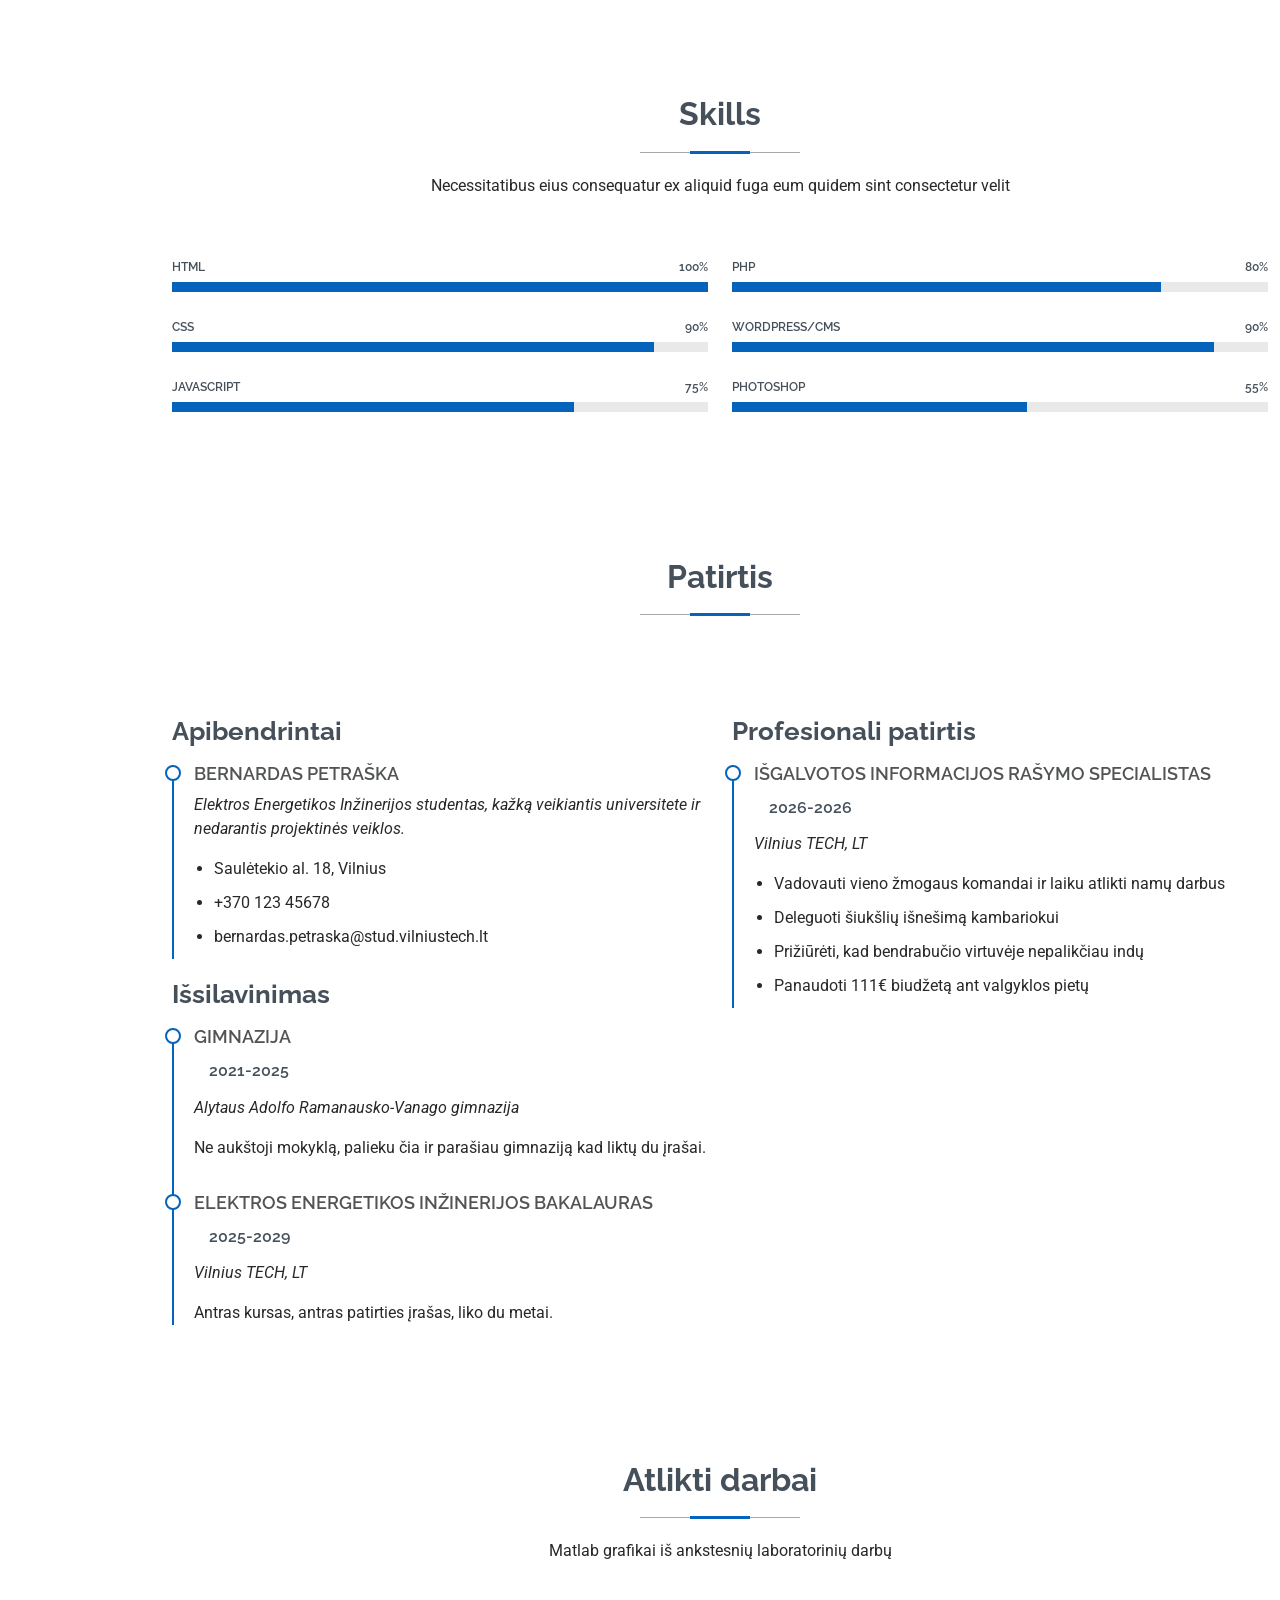
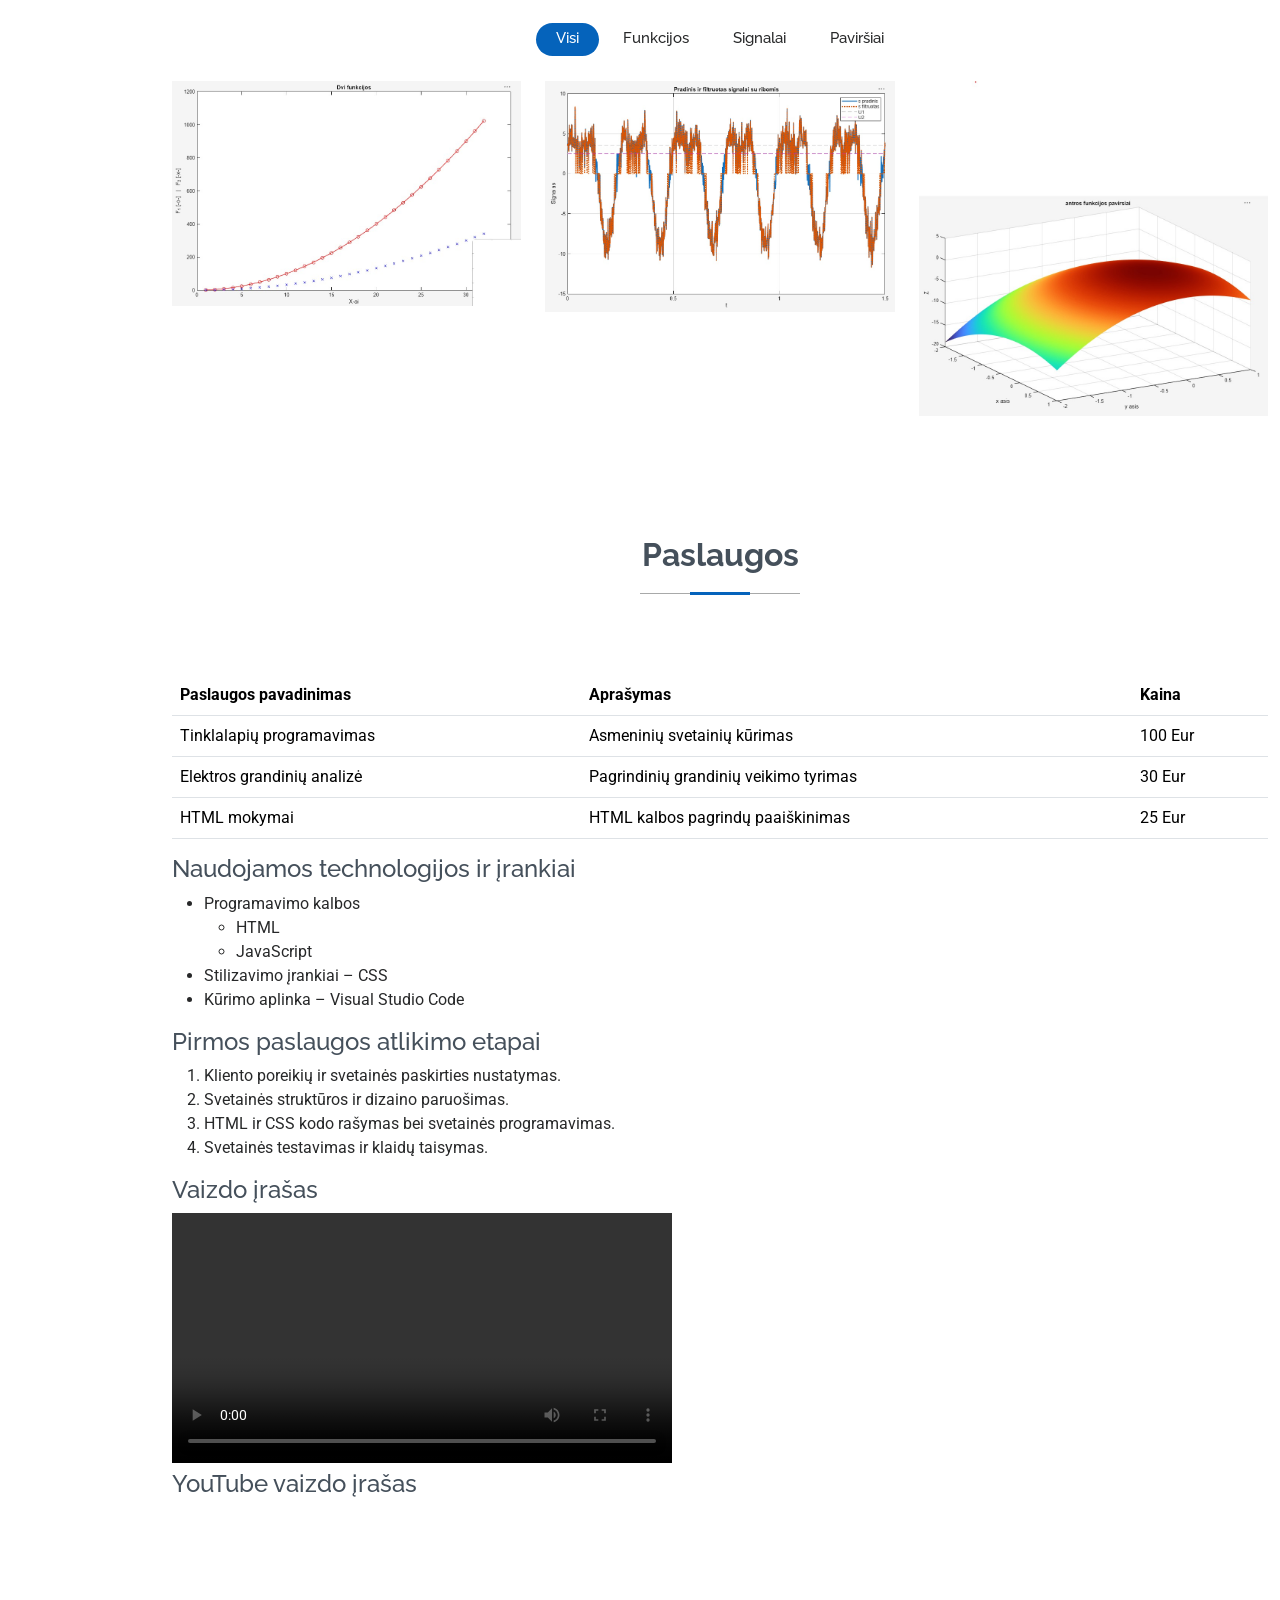
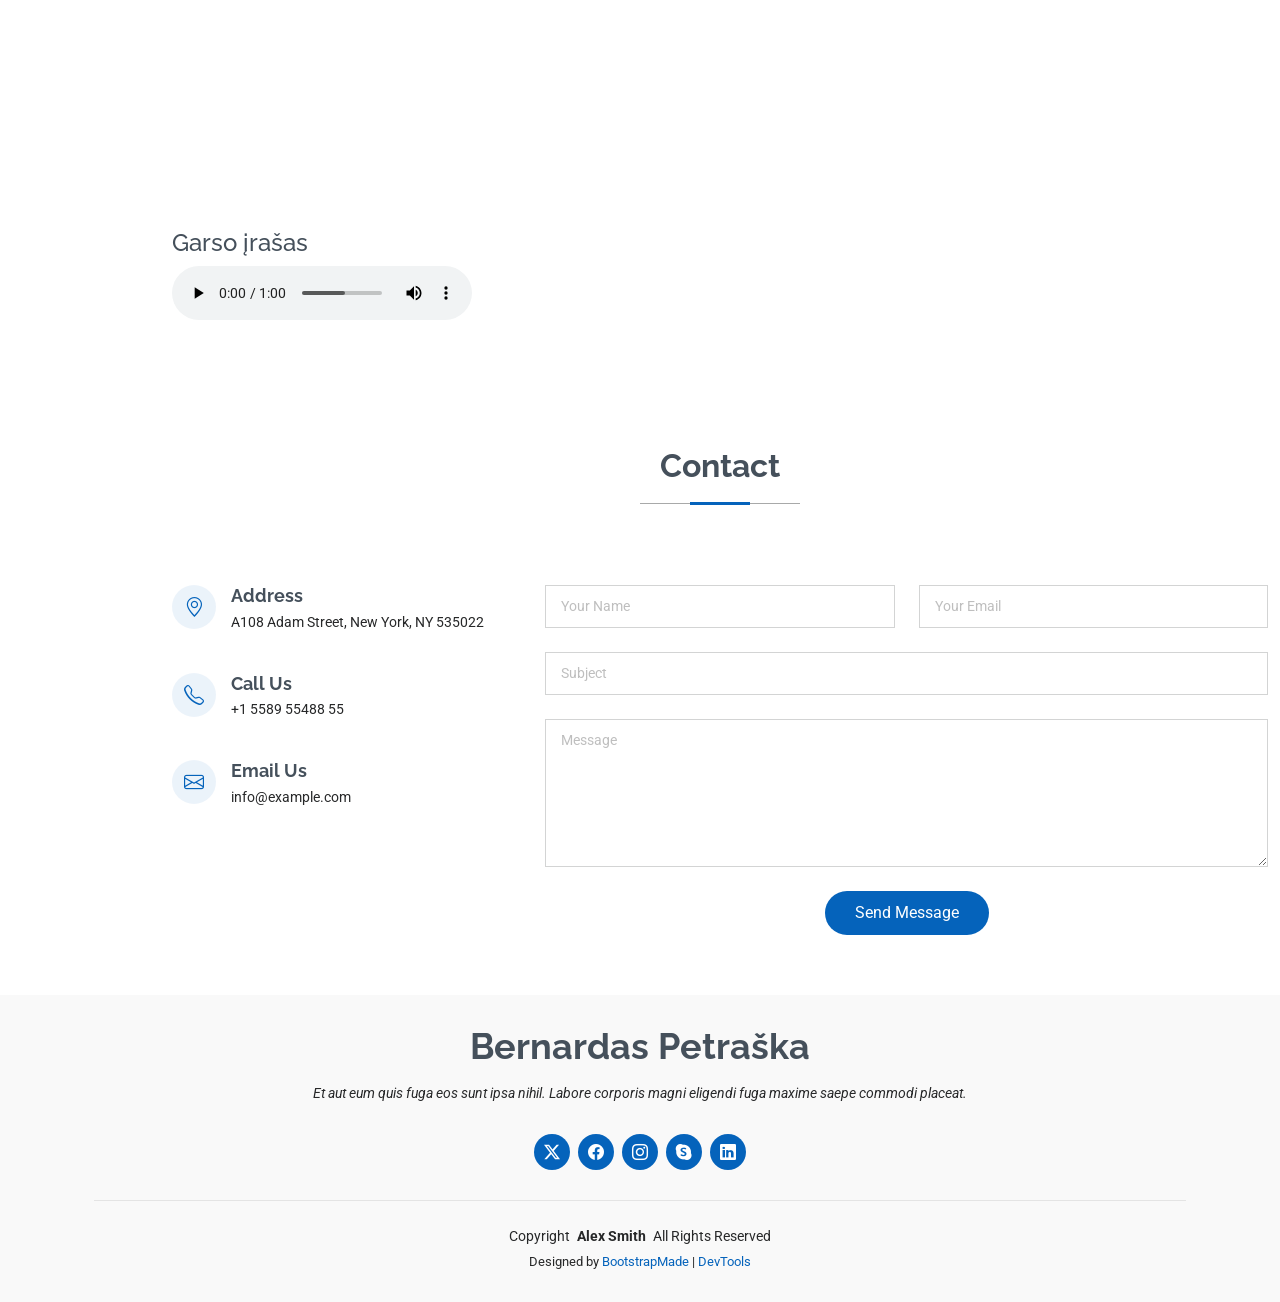
==== commit 0116fc85: "papildoma" ====
--- a/index.html
+++ b/index.html
@@ -384,7 +384,28 @@
           <li>HTML ir CSS kodo rašymas bei svetainės programavimas.</li>
           <li>Svetainės testavimas ir klaidų taisymas.</li>
         </ol>
-      
+        
+        <h4>Vaizdo įrašas</h4>
+
+        <video width="500" controls>
+          <source src="assets/media/media-1.mp4" type="video/mp4">
+        </video>
+
+        <h4>YouTube vaizdo įrašas</h4>
+
+        <iframe
+          width="560"
+          height="315"
+          src="https://www.youtube.com/embed/BoUVIhtqjAw"
+          title="YouTube vaizdo įrašas">
+        </iframe>
+
+        <h4>Garso įrašas</h4>
+
+        <audio controls>
+          <source src="assets/media/media-2.mp3" type="audio/mpeg">
+        </audio>
+
       </div>
 
     </section><!-- /Services Section -->
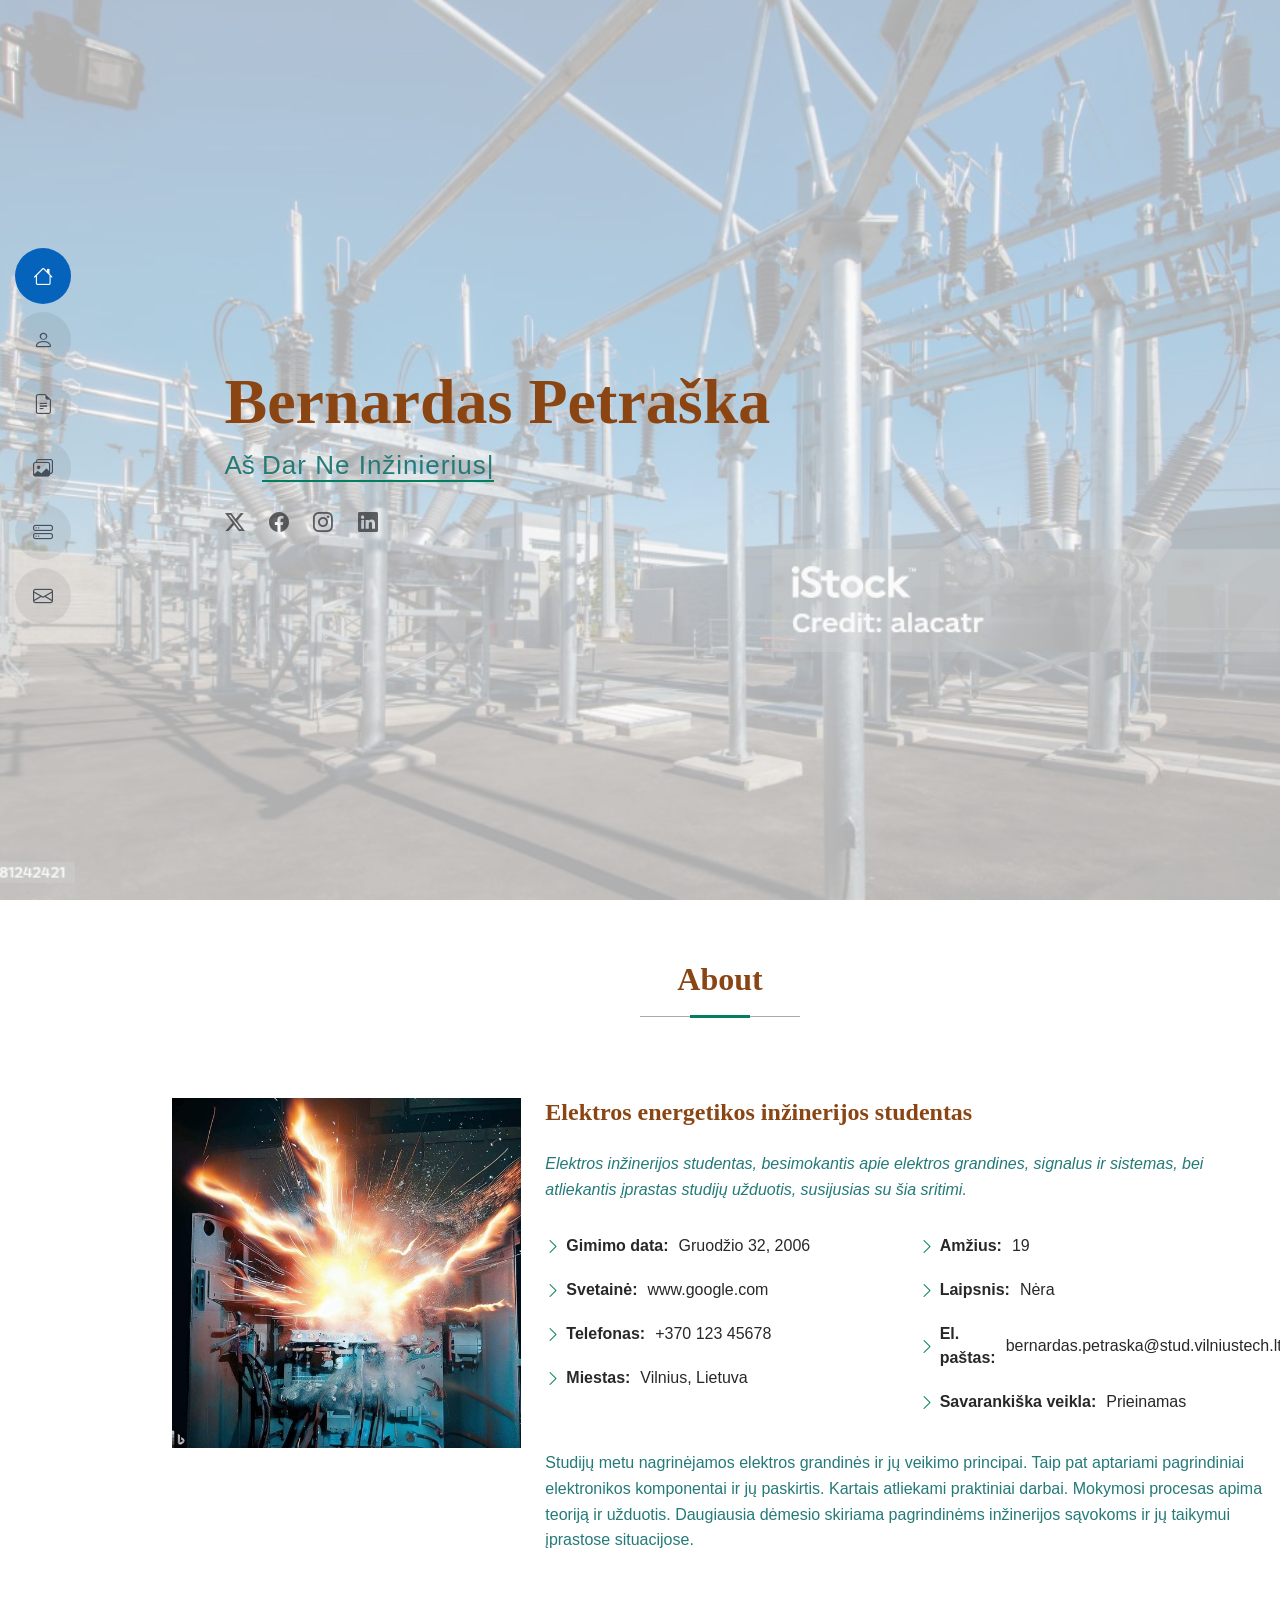
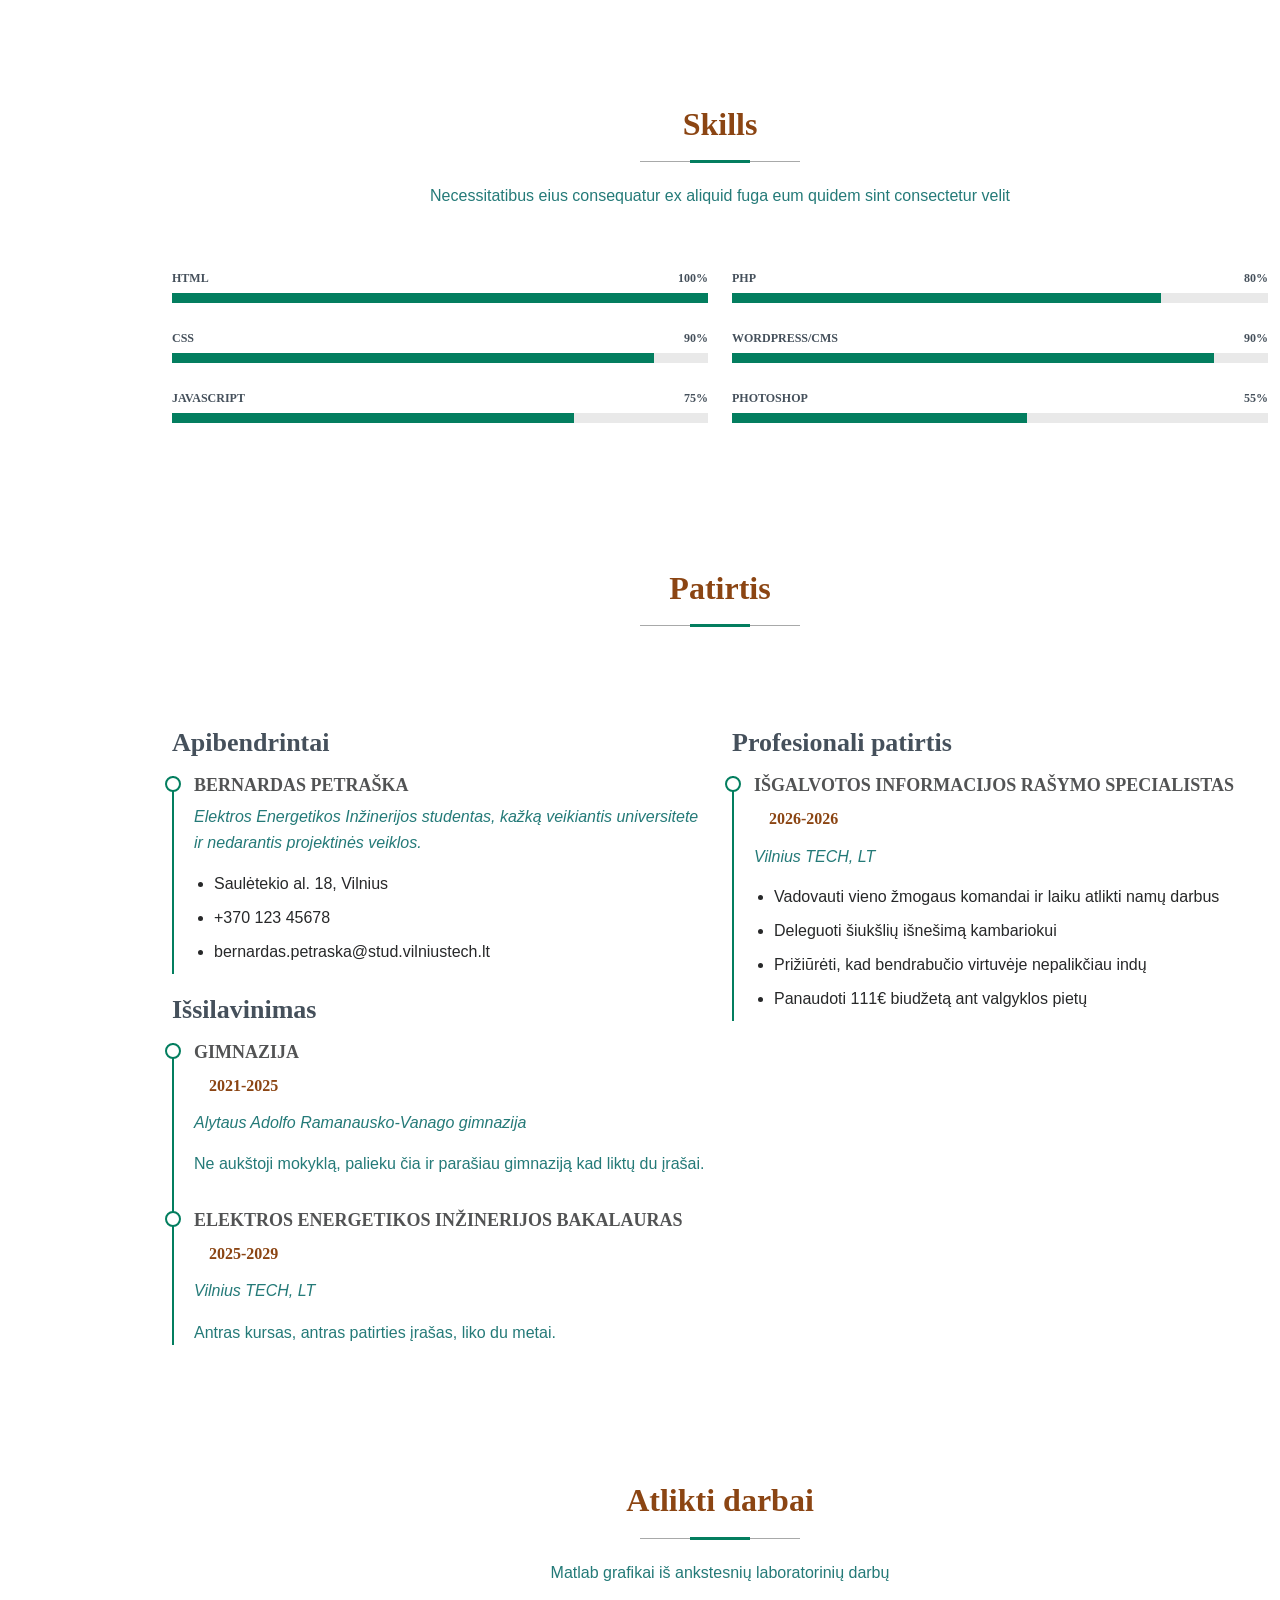
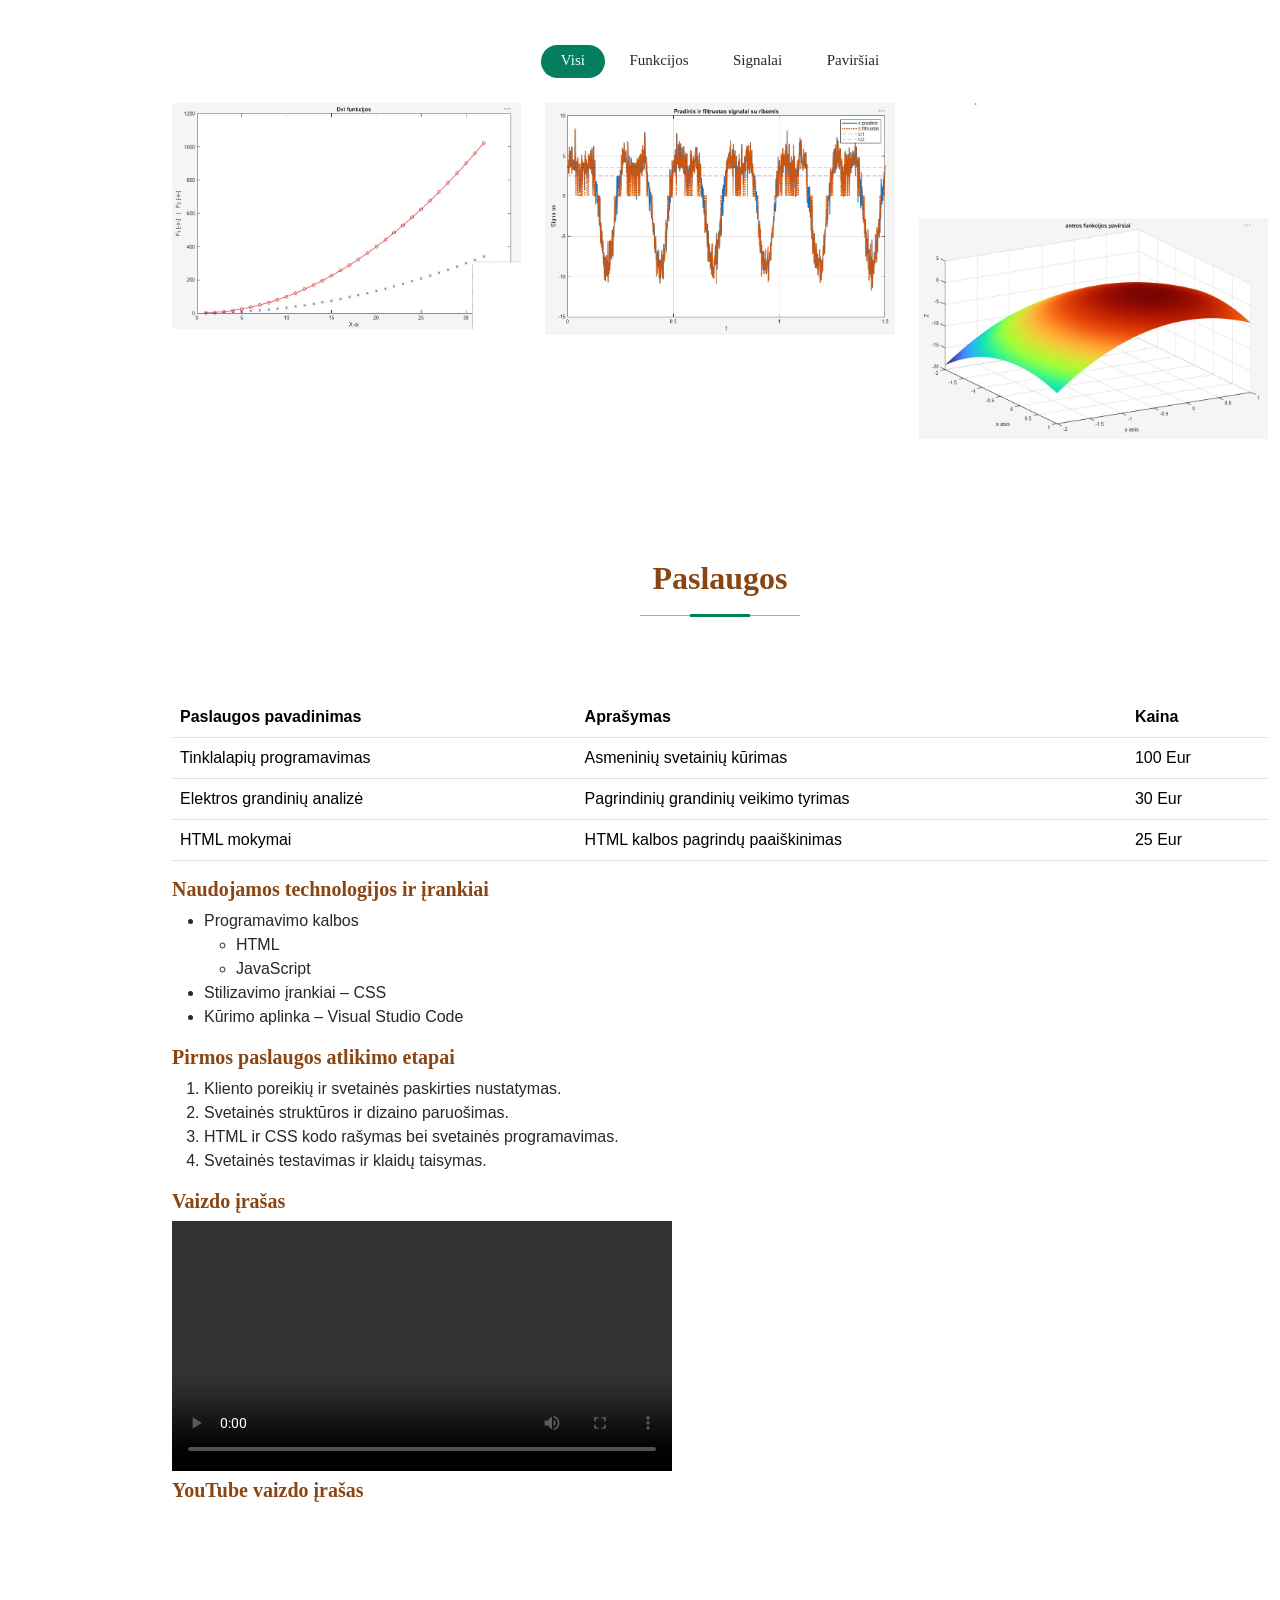
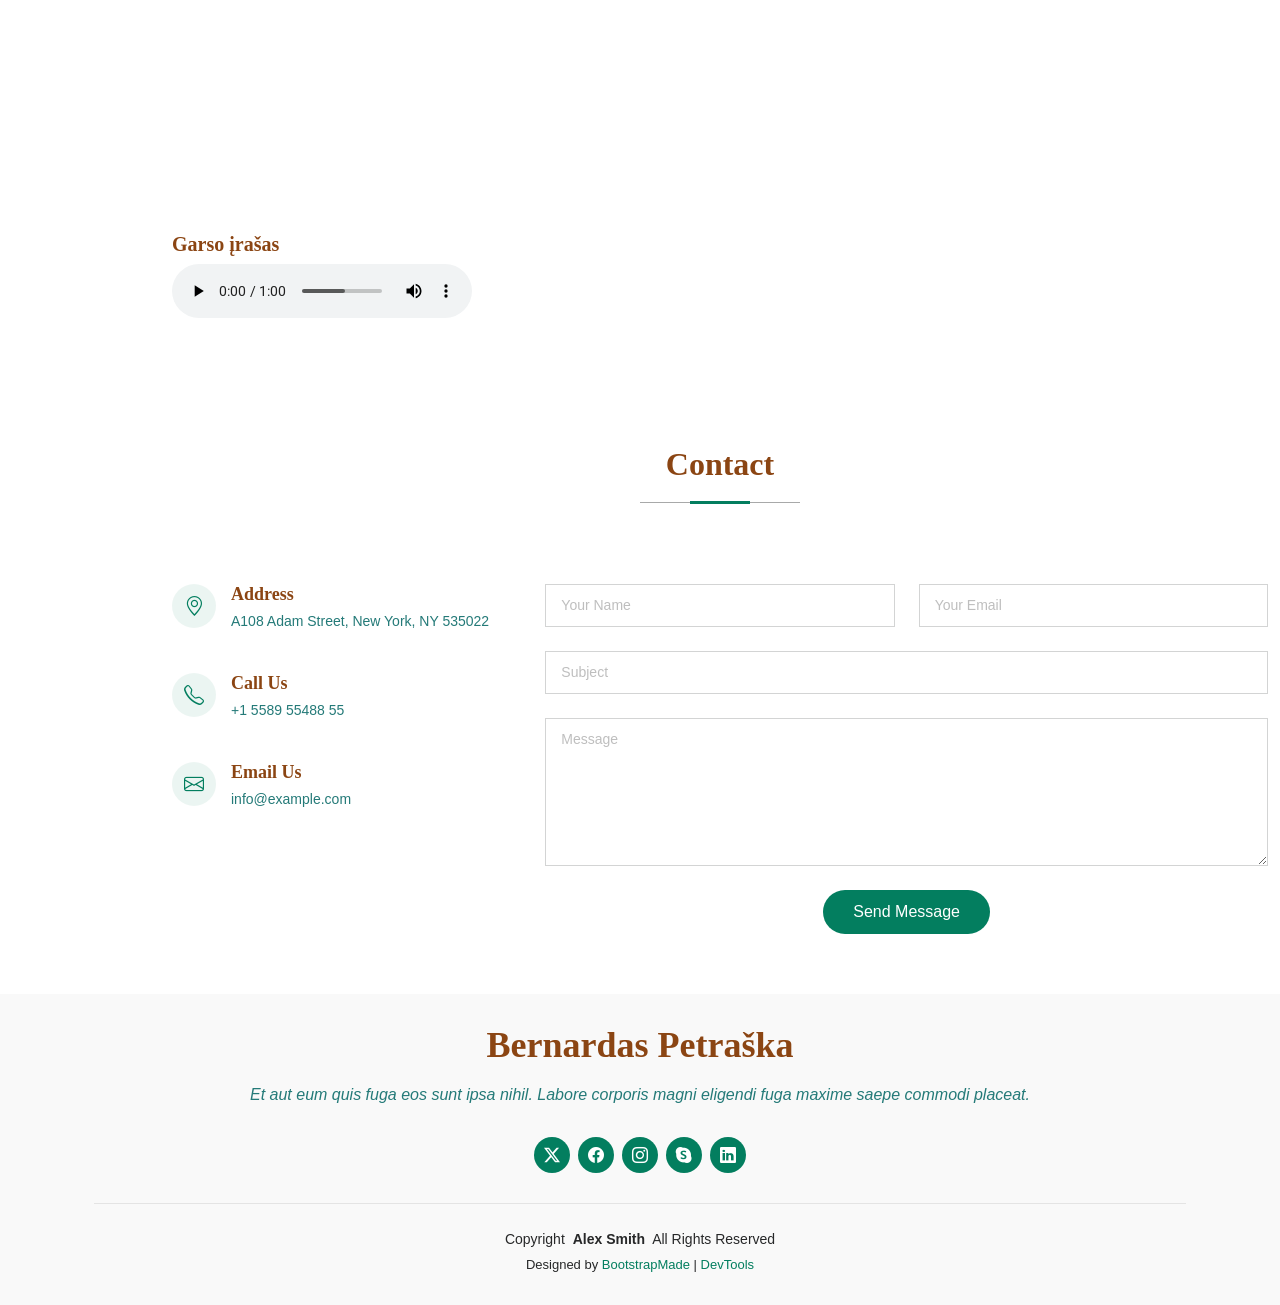
==== commit b5965274: "pirmi punktai" ====
--- a/index.html
+++ b/index.html
@@ -28,6 +28,7 @@
 
   <!-- Main CSS File -->
   <link href="assets/css/main.css" rel="stylesheet">
+  <link href="assets/css/custom.css" rel="stylesheet">
 
   <!-- =======================================================
   * Template Name: MyResume
--- a/assets/css/main.css
+++ b/assets/css/main.css
@@ -22,7 +22,7 @@
   --background-color: #ffffff; /* Background color for the entire website, including individual sections */
   --default-color: #272829; /* Default color used for the majority of the text content across the entire website */
   --heading-color: #45505b; /* Color for headings, subheadings and title throughout the website */
-  --accent-color: #0563bb; /* Accent color that represents your brand on the website. It's used for buttons, links, and other elements that need to stand out */
+  --accent-color: #037e5f; /* Accent color that represents your brand on the website. It's used for buttons, links, and other elements that need to stand out */
   --surface-color: #ffffff; /* The surface color is used as a background of boxed elements within sections, such as cards, icon boxes, or other elements that require a visual separation from the global background. */
   --contrast-color: #ffffff; /* Contrast color for text, ensuring readability against backgrounds of accent, heading, or default colors. */
 }
--- a/assets/css/custom.css
+++ b/assets/css/custom.css
@@ -0,0 +1,56 @@
+/* Šriftai */
+:root {
+  --default-font: "Trebuchet MS",  sans-serif;
+  --heading-font: "Georgia",  serif;
+  --nav-font: "Lato",  sans-serif;
+  --btn-color: #920303;
+}
+
+/* Antraščių stiliai */
+h1,
+h2,
+h3,
+h4,
+h5,
+h6 {
+  font-family: var(--heading-font);
+  color: #8b4513;
+  font-weight: 600;  
+}
+h1 {font-size: 36px}
+h2 {font-size: 30px}
+h3 {font-size: 24px}
+h4 {font-size: 20px}
+h5 {font-size: 18px}
+h6 {font-size: 16px}
+
+/* Pastraipų stiliai */
+p {
+    font-family: var(--default-font);
+    font-size: 16px;
+    line-height: 1.6;
+    color: #247a78;
+    font-weight: 400;
+}
+
+/* Mygtukai */
+button, .btn {
+    background-color: var(--btn-color);
+    color: var(--btn-color);
+    /* border: 2px solid #039290; */
+    border-radius: 20px;
+    padding: 10px 22px;
+    /* transition: 0.3s; */
+}
+
+button:hover, .btn:hover {
+    background-color: #8b4513;
+    border-color: #8b4513;
+    color: #ffffff;
+}
+
+button:active, .btn:active {
+    transform: scale(0.90);
+}
+
+/*Nuorodos*/
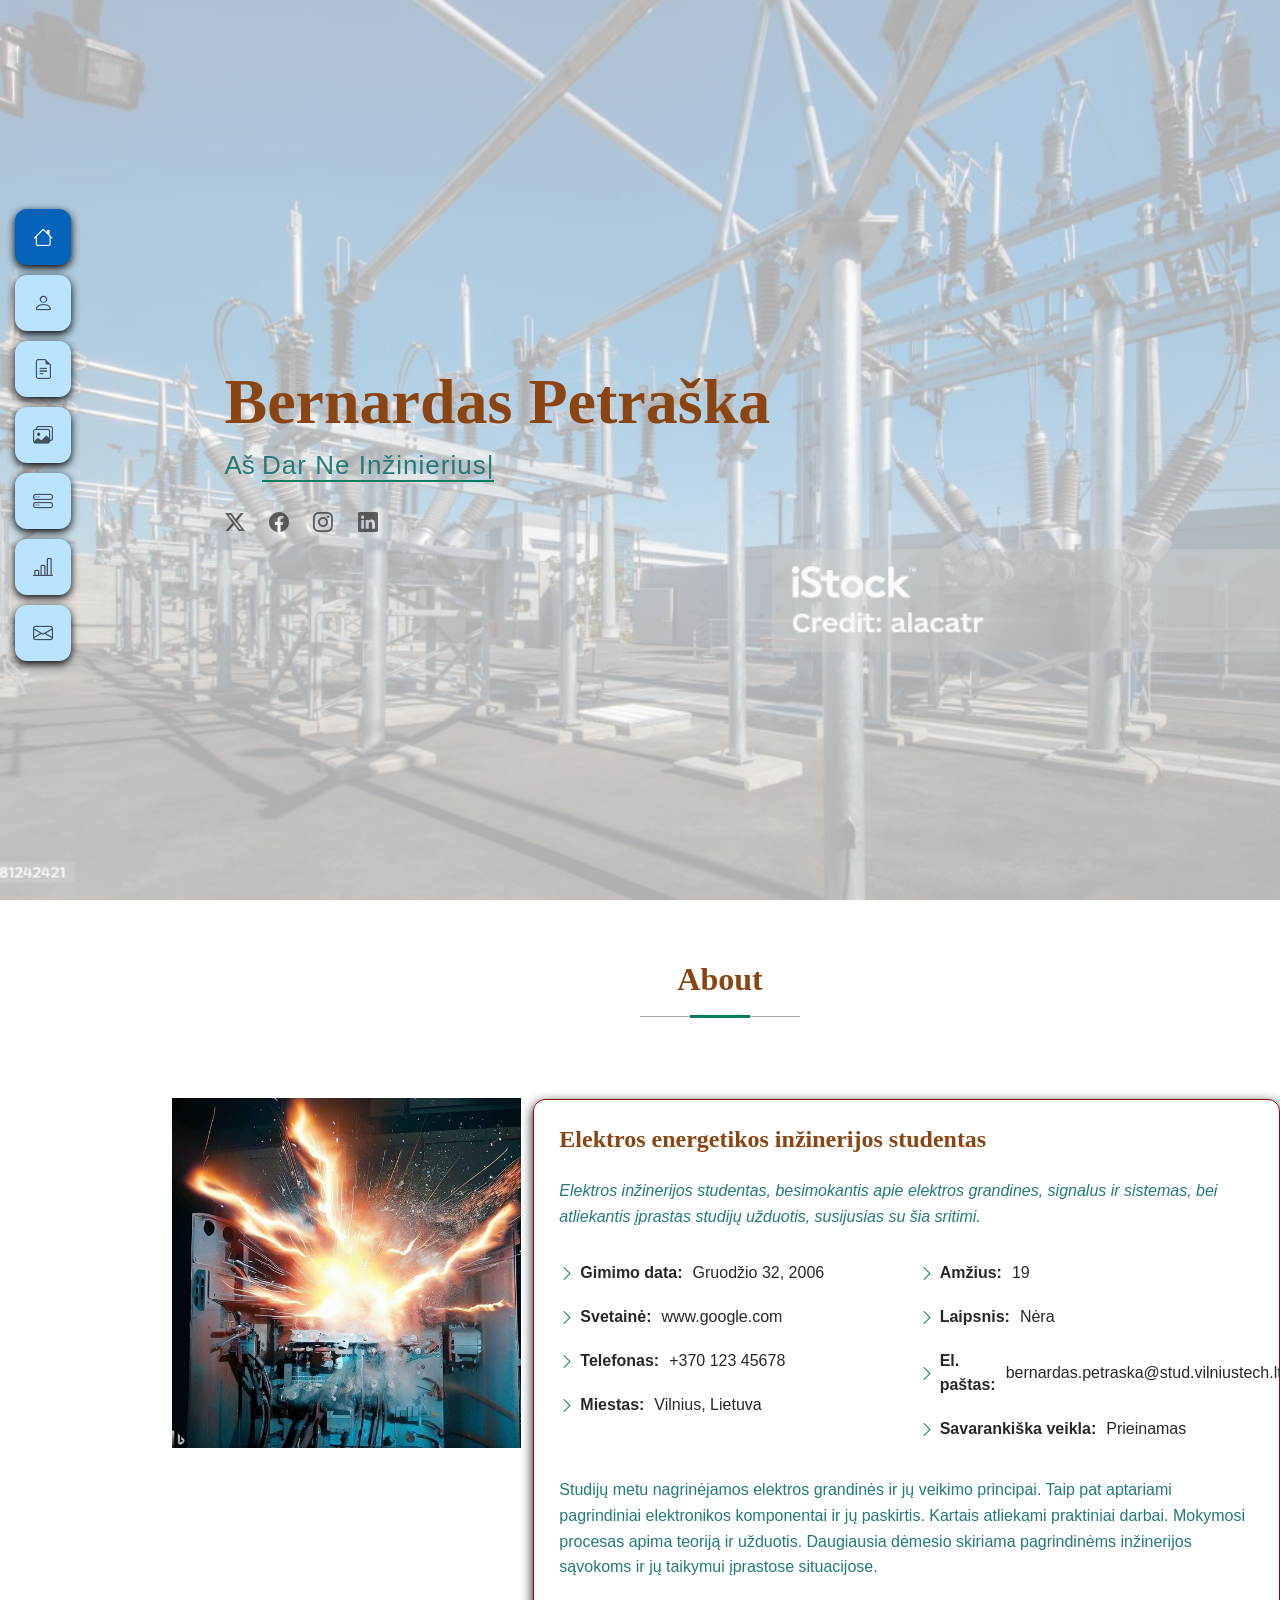
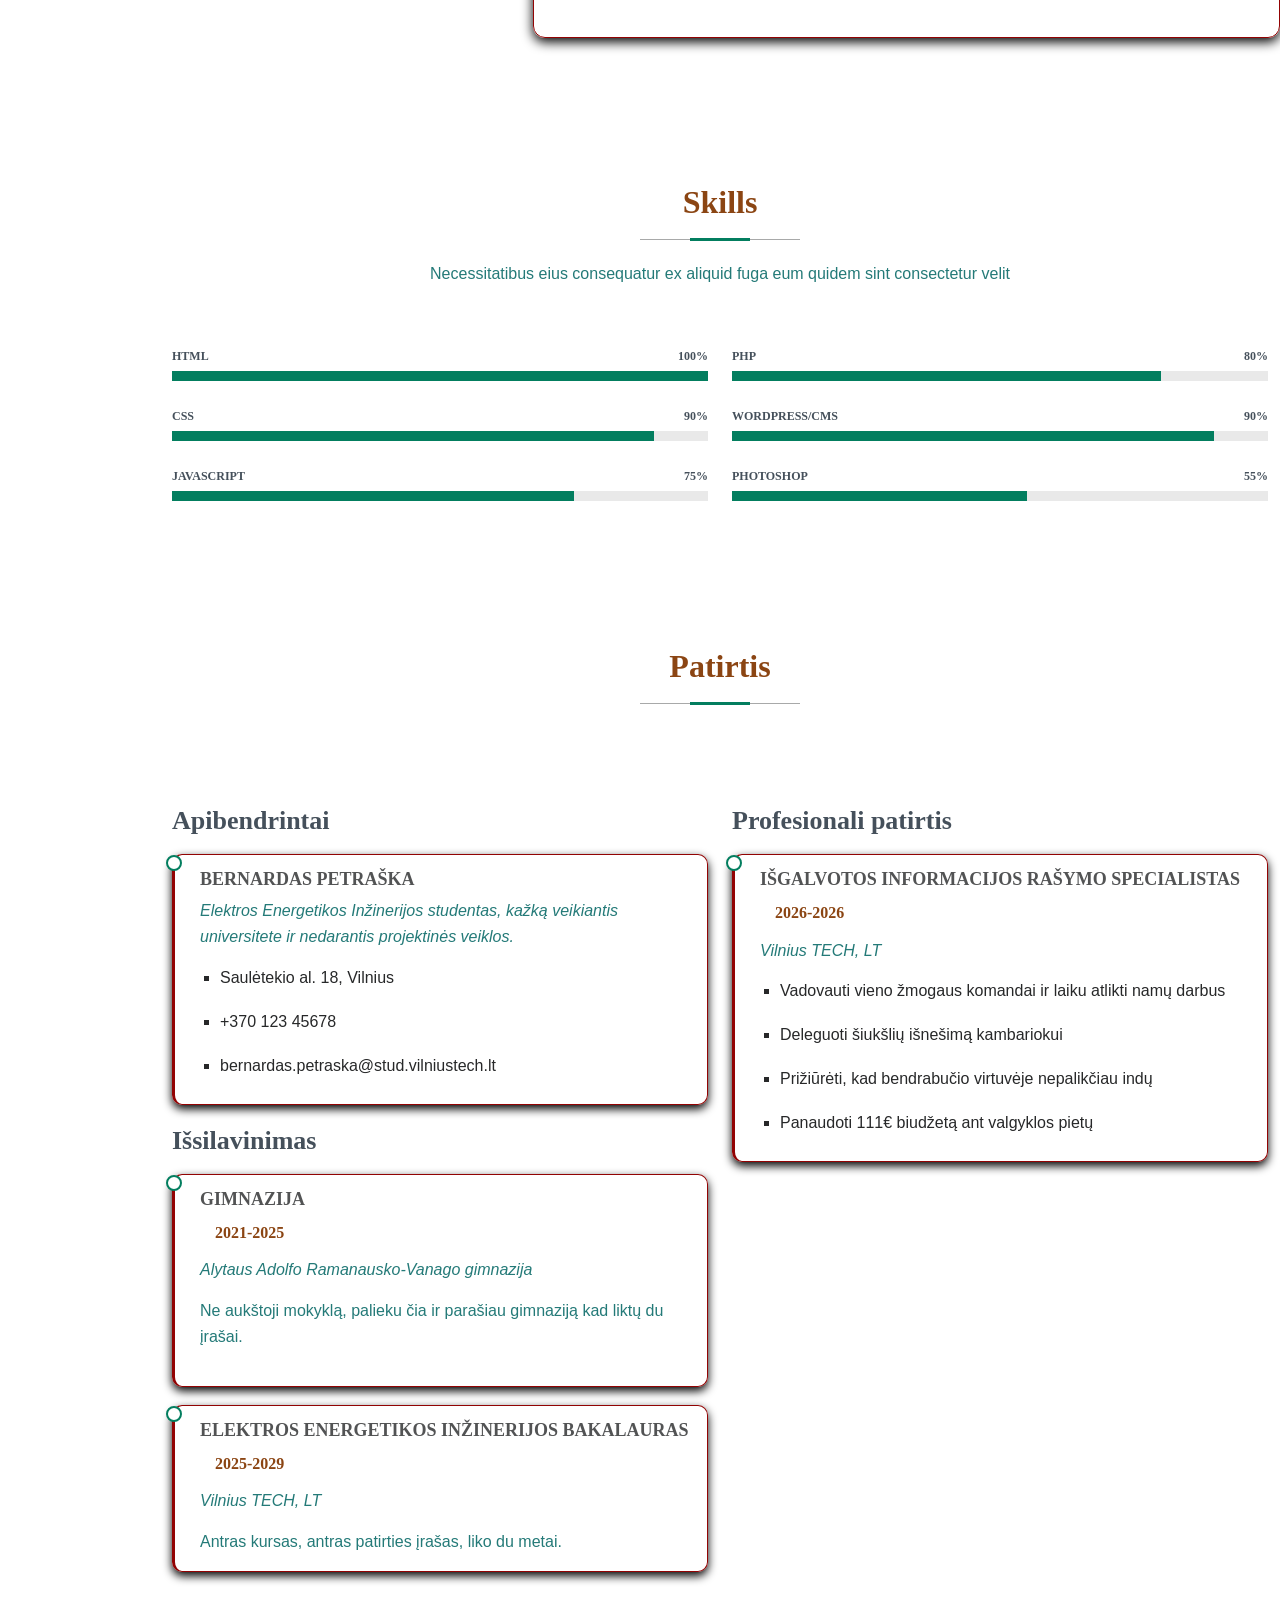
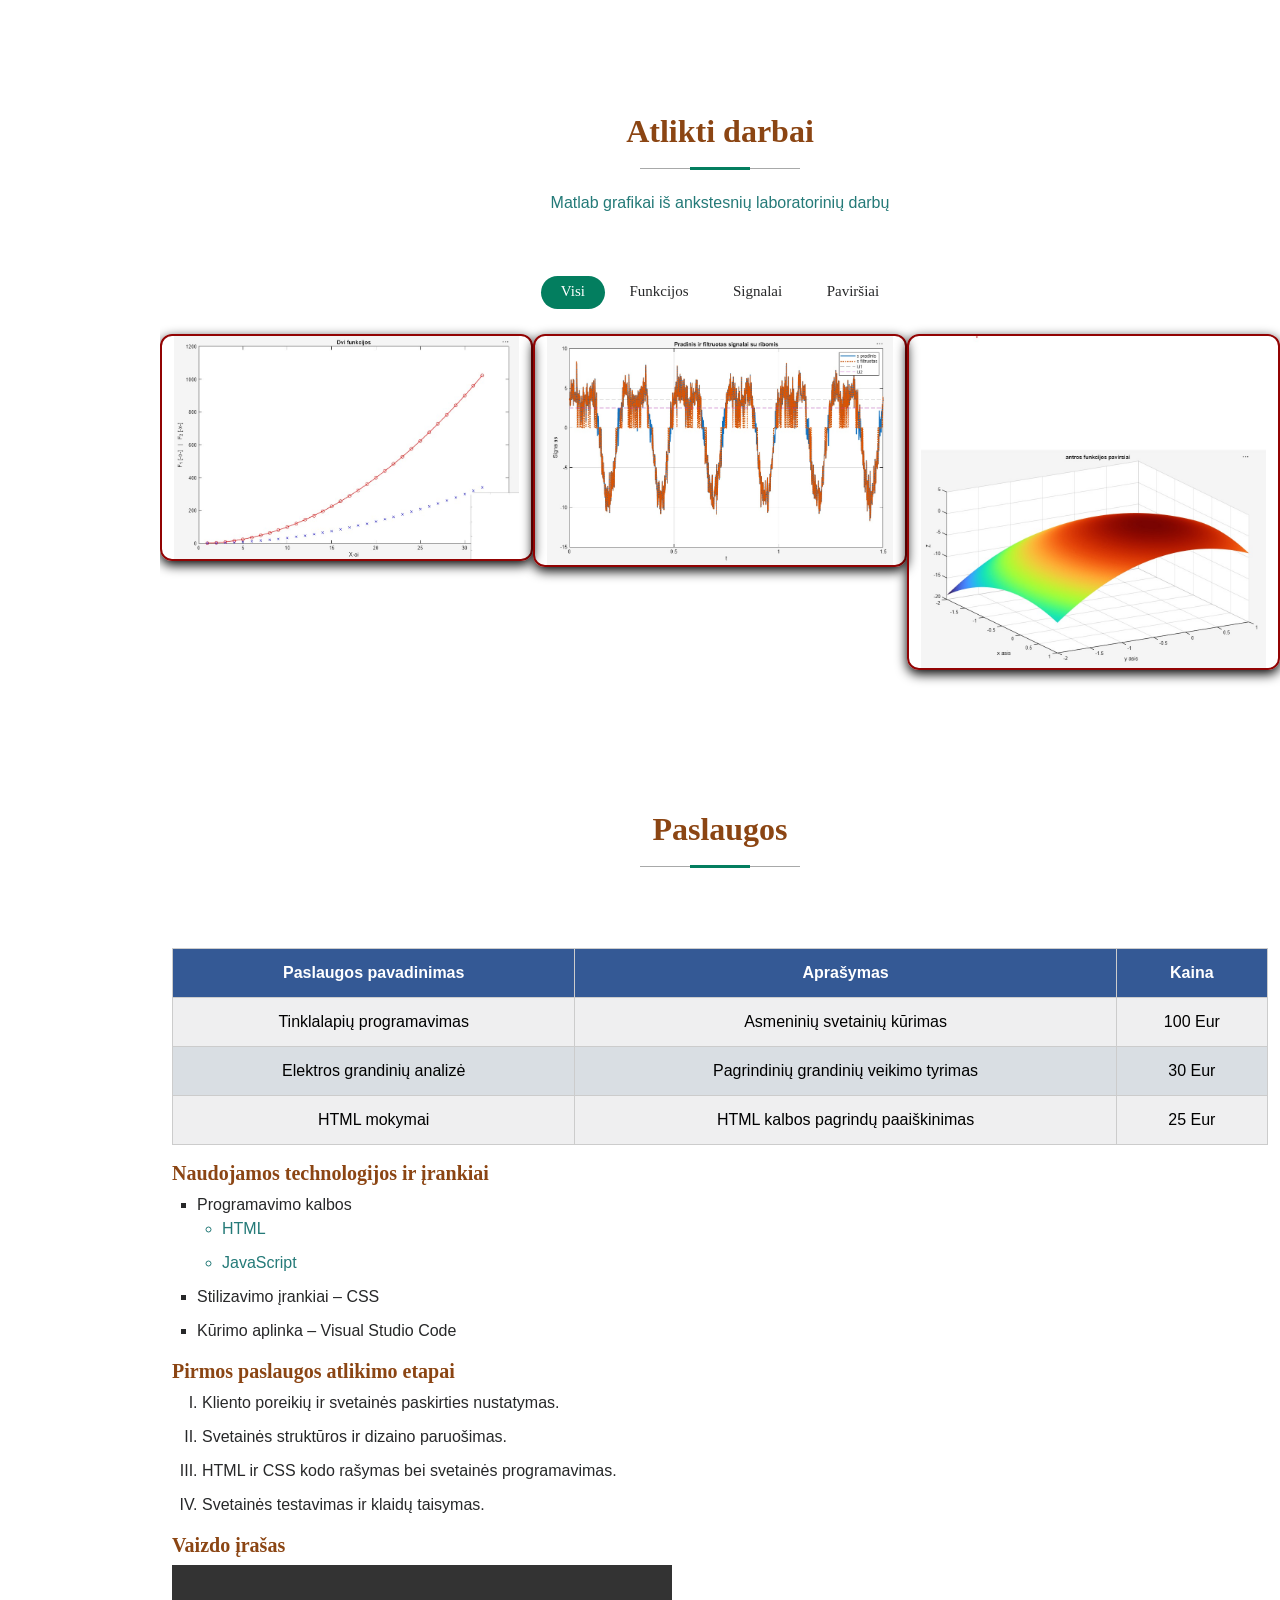
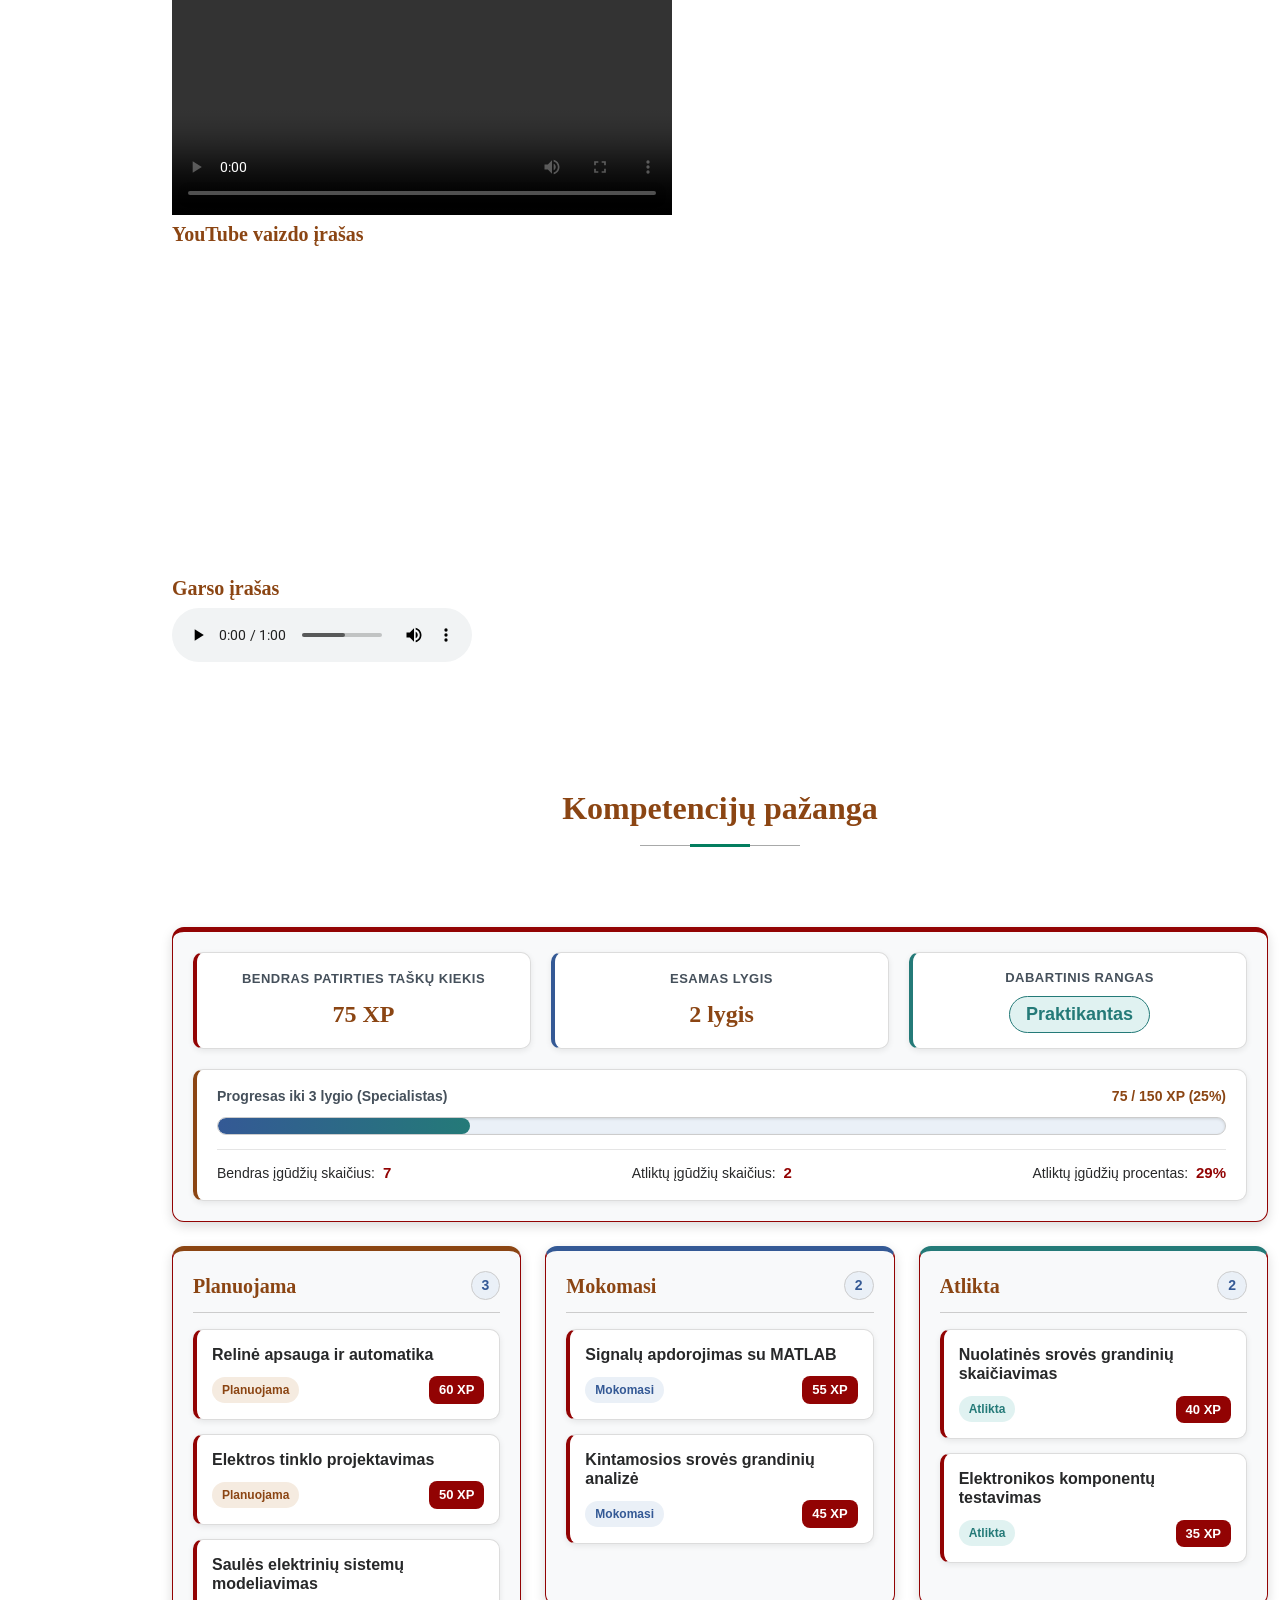
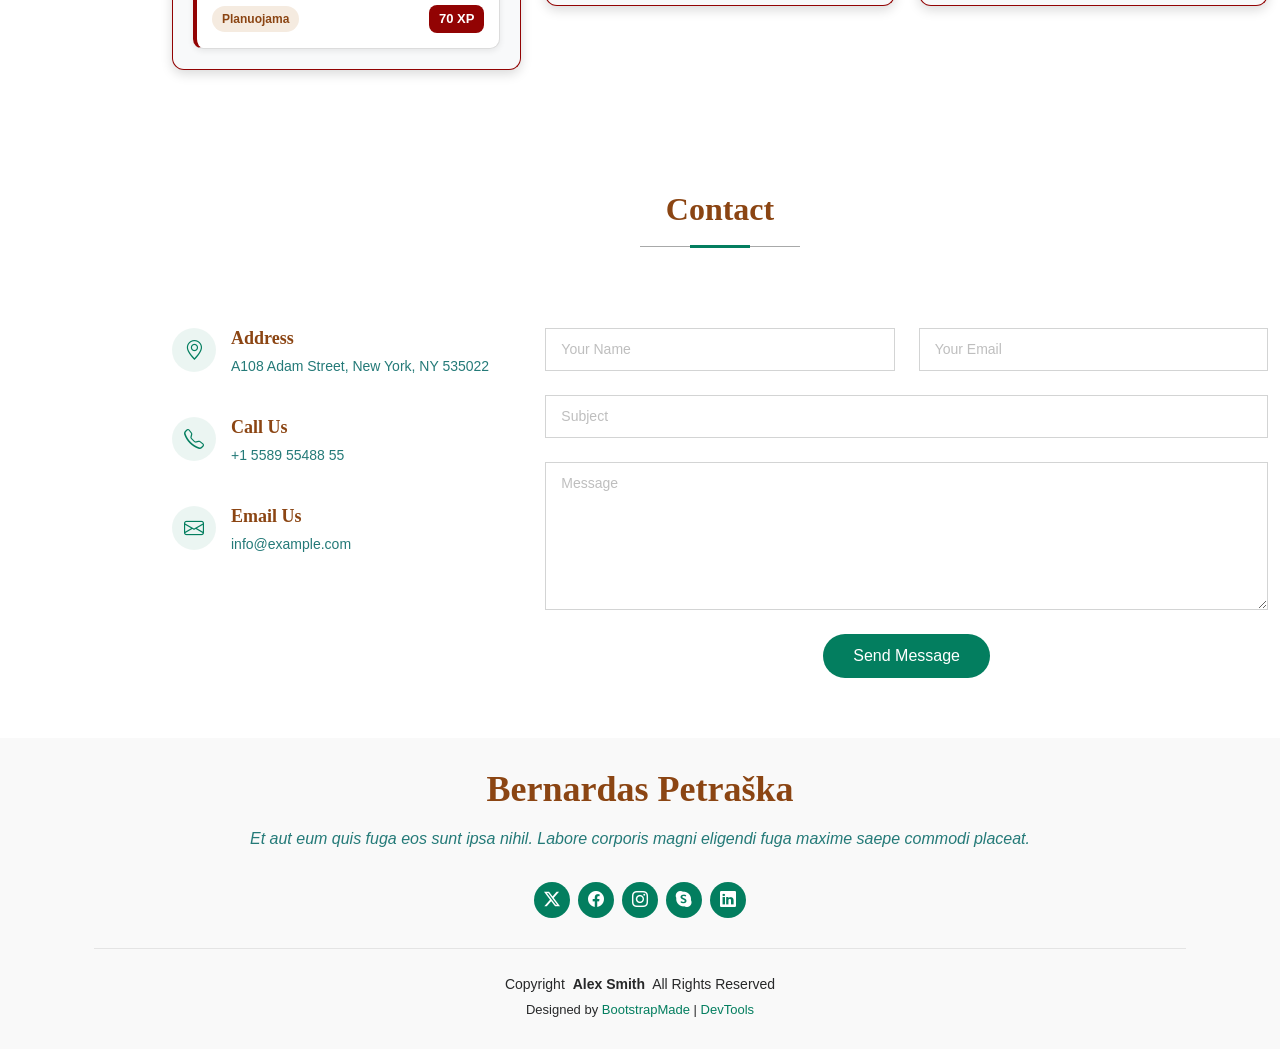
==== commit 70108182: "dauguma 10 darbo" ====
--- a/index.html
+++ b/index.html
@@ -52,6 +52,7 @@
         <li><a href="#resume"><i class="bi bi-file-earmark-text navicon"></i><span>Patirtis</span></a></li>
         <li><a href="#portfolio"><i class="bi bi-images navicon"></i><span>Atlikti darbai</span></a></li>
         <li><a href="#services"><i class="bi bi-hdd-stack navicon"></i><span>Paslaugos</span></a></li>
+        <li><a href="#competencies"><i class="bi bi-bar-chart-line navicon"></i><span>Kompetencijų pažanga</span></a></li>
         <li><a href="#contact"><i class="bi bi-envelope navicon"></i><span>Kontaktai</span></a></li>
       </ul>
     </nav>
@@ -411,6 +412,154 @@
 
     </section><!-- /Services Section -->
 
+    <!-- Competencies Section -->
+    <section id="competencies" class="competencies section">
+      <!-- Section Title -->
+      <div class="container section-title" data-aos="fade-up">
+        <h2>Kompetencijų pažanga</h2>
+      </div><!-- End Section Title -->
+
+      <div class="container" data-aos="fade-up" data-aos-delay="100">
+
+        <div class="xp-summary-block">
+
+          <div class="xp-stat-item">
+            <span class="xp-stat-label">Bendras patirties taškų kiekis</span>
+            <span class="xp-stat-value" id="total-xp">75 XP</span>
+          </div>
+        
+          <div class="xp-stat-item">
+            <span class="xp-stat-label">Esamas lygis</span>
+            <span class="xp-stat-value" id="current-level">2 lygis</span>
+          </div>
+        
+          <div class="xp-stat-item">
+            <span class="xp-stat-label">Dabartinis rangas</span>
+            <span class="xp-stat-value xp-rank-badge" id="current-rank">Praktikantas</span>
+          </div>
+
+          <div class="xp-progress-section">
+
+            <div class="xp-progress-header">
+              <span class="xp-progress-title">Progresas iki 3 lygio (Specialistas)</span>
+              <span class="xp-progress-numbers" id="xp-progress-text">75 / 150 XP (25%)</span>
+            </div>
+        
+            <div class="xp-progress-track">
+              <div class="xp-progress-fill" id="xp-progress-bar" style="width: 25%;"></div>
+            </div>
+        
+            <div class="skills-stats-row">
+              <div class="skill-stat-label">
+                Bendras įgūdžių skaičius: <strong id="total-skills-count">7</strong>
+              </div>
+              <div class="skill-stat-label">
+                Atliktų įgūdžių skaičius: <strong id="completed-skills-count">2</strong>
+              </div>
+              <div class="skill-stat-label">
+                Atliktų įgūdžių procentas: <strong id="completed-skills-percent">29%</strong>
+              </div>
+            </div>
+        
+          </div>
+        
+        </div>
+
+        <div class="kanban-board">
+
+          <!-- 1 stulpelis: Planuojama -->
+          <div class="kanban-column column-planned">
+            <div class="kanban-column-header">
+              <h3>Planuojama</h3>
+              <span class="column-count">3</span>
+            </div>
+            <div class="kanban-cards">
+        
+              <div class="skill-card" data-status="Planuojama" data-xp="60">
+                <h4 class="skill-title">Relinė apsauga ir automatika</h4>
+                <div class="skill-meta">
+                  <span class="skill-status status-planned">Planuojama</span>
+                  <span class="skill-xp">60 XP</span>
+                </div>
+              </div>
+        
+              <div class="skill-card" data-status="Planuojama" data-xp="50">
+                <h4 class="skill-title">Elektros tinklo projektavimas</h4>
+                <div class="skill-meta">
+                  <span class="skill-status status-planned">Planuojama</span>
+                  <span class="skill-xp">50 XP</span>
+                </div>
+              </div>
+        
+              <div class="skill-card" data-status="Planuojama" data-xp="70">
+                <h4 class="skill-title">Saulės elektrinių sistemų modeliavimas</h4>
+                <div class="skill-meta">
+                  <span class="skill-status status-planned">Planuojama</span>
+                  <span class="skill-xp">70 XP</span>
+                </div>
+              </div>
+        
+            </div>
+          </div>
+        
+          <!-- 2 stulpelis: Mokomasi -->
+          <div class="kanban-column column-learning">
+            <div class="kanban-column-header">
+              <h3>Mokomasi</h3>
+              <span class="column-count">2</span>
+            </div>
+            <div class="kanban-cards">
+        
+              <div class="skill-card" data-status="Mokomasi" data-xp="55">
+                <h4 class="skill-title">Signalų apdorojimas su MATLAB</h4>
+                <div class="skill-meta">
+                  <span class="skill-status status-learning">Mokomasi</span>
+                  <span class="skill-xp">55 XP</span>
+                </div>
+              </div>
+        
+              <div class="skill-card" data-status="Mokomasi" data-xp="45">
+                <h4 class="skill-title">Kintamosios srovės grandinių analizė</h4>
+                <div class="skill-meta">
+                  <span class="skill-status status-learning">Mokomasi</span>
+                  <span class="skill-xp">45 XP</span>
+                </div>
+              </div>
+        
+            </div>
+          </div>
+        
+          <!-- 3 stulpelis: Atlikta -->
+          <div class="kanban-column column-done">
+            <div class="kanban-column-header">
+              <h3>Atlikta</h3>
+              <span class="column-count">2</span>
+            </div>
+            <div class="kanban-cards">
+        
+              <div class="skill-card" data-status="Atlikta" data-xp="40">
+                <h4 class="skill-title">Nuolatinės srovės grandinių skaičiavimas</h4>
+                <div class="skill-meta">
+                  <span class="skill-status status-done">Atlikta</span>
+                  <span class="skill-xp">40 XP</span>
+                </div>
+              </div>
+        
+              <div class="skill-card" data-status="Atlikta" data-xp="35">
+                <h4 class="skill-title">Elektronikos komponentų testavimas</h4>
+                <div class="skill-meta">
+                  <span class="skill-status status-done">Atlikta</span>
+                  <span class="skill-xp">35 XP</span>
+                </div>
+              </div>
+        
+            </div>
+          </div>
+        
+        </div>
+      </div>
+    </section><!-- /Competencies Section -->
+
     <!-- Contact Section -->
     <section id="contact" class="contact section">
 
--- a/assets/css/custom.css
+++ b/assets/css/custom.css
@@ -53,4 +53,414 @@
     transform: scale(0.90);
 }
 
-/*Nuorodos*/
+/*Nuorodos pakeistos su accent color*/
+
+/*Toliau pakeisti sekcijose stiliu*/
+.about .content {
+    margin-top: 25px;
+    margin-bottom: 25px;
+    padding: 25px;
+    border: 1px solid #920303;
+    border-radius: 12px;
+    box-shadow: 0 4px 12px #010101;
+}
+
+.resume .resume-item {
+    margin-bottom: 20px;
+    padding: 15px 15px 20px 25px;
+    border: 1px solid #920303;
+    border-left: 3px solid #920303;
+    border-radius: 10px;
+    box-shadow: 0 4px 10px #010101;
+}
+
+.portfolio .portfolio-item {
+    margin-bottom: 20px;
+    border: 2px solid #920303;
+    border-radius: 12px;
+    box-shadow: 0 4px 12px #010101;
+}
+
+.portfolio .portfolio-item .portfolio-info {
+    border-radius: 10px;
+    padding: 20px;
+}
+
+/* 1. Navigacijos juostos pakeitimai */
+.navmenu a,
+.navmenu a:focus {
+    background: #b9e3ff;
+    border-radius: 12px;
+    box-shadow: 0 3px 8px #010101;
+}
+
+/* 2. Grįžimo į viršų mygtuko pakeitimai */
+.scroll-top {
+    background-color: #8b4513;
+    border-radius: 12px;
+    width: 52px;
+    height: 52px;
+}
+
+/* Nenumeruotas sąrašas */
+ul {
+    list-style-type: square;
+    padding-left: 25px;
+}
+
+ul > li {
+    margin-bottom: 10px;
+}
+
+/* Įdėtinis nenumeruotas sąrašas */
+ul ul {
+    list-style-type: circle;
+    padding-left: 25px;
+}
+
+ul ul li {
+    color: #247A78;
+}
+
+/* Numeruotas sąrašas */
+ol {
+    list-style-type: upper-roman;
+    padding-left: 30px;
+}
+
+ol li {
+    margin-bottom: 10px;
+}
+
+/* Lentelė */
+.table {
+    width: 100%;
+    border-collapse: collapse;
+}
+
+.table thead th {
+    background-color: #345995;
+    color: #ffffff;
+}
+
+/* Visi lentelės langeliai */
+.table th,
+.table td {
+    padding: 12px;
+    text-align: center;
+    border: 1px solid #cccccc;
+}
+
+/* Pakaitinės eilučių spalvos */
+.table tbody tr:nth-child(even) td {
+    background-color: #d9dee3;
+}
+
+.table tbody tr:nth-child(odd) td{
+    background-color: #efeff0;
+}
+
+/* Eilutės užvedimo efektas */
+.table tbody tr:hover td {
+    background-color: #85a4c9;
+}
+
+/* =========================================================
+   10 darbas
+   ========================================================= */
+/* Kompetencijų pažangos modulis */
+
+/* Patirties taškų, lygio ir rango informacijos blokas*/
+
+.xp-summary-block {
+    display: grid;
+    grid-template-columns: repeat(3, 1fr);
+    gap: 20px;
+    background-color: #f8f9fa;
+    border: 1px solid #920303;
+    border-top: 5px solid #920303;
+    border-radius: 12px;
+    padding: 20px;
+    margin-bottom: 24px;
+    box-shadow: 0 4px 12px rgba(1, 1, 1, 0.15);
+}
+
+.xp-stat-item {
+    background-color: #ffffff;
+    border: 1px solid #dcdcdc;
+    border-left: 4px solid #345995;
+    border-radius: 10px;
+    padding: 15px 20px;
+    display: flex;
+    flex-direction: column;
+    align-items: center;
+    justify-content: center;
+    text-align: center;
+    box-shadow: 0 2px 6px rgba(0, 0, 0, 0.08);
+}
+
+/* Skirtingos kairės juostos spalvos kiekvienam rodikliui */
+.xp-stat-item:nth-child(1) {
+    border-left-color: #920303;
+}
+
+.xp-stat-item:nth-child(2) {
+    border-left-color: #345995;
+}
+
+.xp-stat-item:nth-child(3) {
+    border-left-color: #247a78;
+}
+
+.xp-stat-label {
+    font-family: var(--default-font);
+    font-size: 13px;
+    font-weight: 600;
+    text-transform: uppercase;
+    letter-spacing: 0.5px;
+    color: #45505b;
+    margin-bottom: 8px;
+}
+
+.xp-stat-value {
+    font-family: var(--heading-font);
+    font-size: 24px;
+    font-weight: 700;
+    color: #8b4513;
+}
+
+/* Rango išskyrimas ženkliuko stiliumi */
+.xp-rank-badge {
+    font-family: var(--default-font);
+    font-size: 18px;
+    color: #247a78;
+    background-color: #e0f2f1;
+    padding: 4px 16px;
+    border-radius: 20px;
+    border: 1px solid #247a78;
+}
+
+/* Prisitaikymas prie mažesnių ekranų */
+@media (max-width: 991px) {
+    .xp-summary-block {
+        grid-template-columns: 1fr;
+        gap: 14px;
+    }
+}
+
+/* Patirties taškų progreso juosta ir įgūdžių statistika */
+
+.xp-progress-section {
+    grid-column: 1 / -1;
+    background-color: #ffffff;
+    border: 1px solid #dcdcdc;
+    border-left: 4px solid #8b4513;
+    border-radius: 10px;
+    padding: 16px 20px;
+    box-shadow: 0 2px 6px rgba(0, 0, 0, 0.08);
+}
+
+/* Viršutinė eilutė virš progreso juostos */
+.xp-progress-header {
+    display: flex;
+    justify-content: space-between;
+    align-items: center;
+    margin-bottom: 10px;
+    font-size: 14px;
+    font-weight: 600;
+    color: #45505b;
+}
+
+.xp-progress-numbers {
+    color: #8b4513;
+    font-weight: 700;
+}
+
+/* Progreso juostos fonas (likusi dalis) */
+.xp-progress-track {
+    width: 100%;
+    height: 18px;
+    background-color: #eaf0f7;
+    border: 1px solid #cccccc;
+    border-radius: 20px;
+    overflow: hidden;
+    box-shadow: inset 0 1px 3px rgba(0, 0, 0, 0.12);
+}
+
+/* Užpildyta progreso juostos dalis */
+.xp-progress-fill {
+    height: 100%;
+    background: linear-gradient(90deg, #345995 0%, #247a78 100%);
+    border-radius: 20px;
+    transition: width 0.4s ease;
+}
+
+/* Trys statistikos užrašai po juosta */
+.skills-stats-row {
+    display: flex;
+    justify-content: space-between;
+    align-items: center;
+    flex-wrap: wrap;
+    gap: 12px;
+    margin-top: 14px;
+    padding-top: 12px;
+    border-top: 1px solid #e5e5e5;
+    font-size: 14px;
+    color: #272829;
+}
+
+.skill-stat-label strong {
+    color: #920303;
+    font-size: 15px;
+    margin-left: 4px;
+}
+
+/* Prisitaikymas prie mažesnių ekranų */
+@media (max-width: 768px) {
+    .skills-stats-row {
+        flex-direction: column;
+        align-items: flex-start;
+        gap: 6px;
+    }
+}
+
+/* Pagrindinis lentos tinklelis */
+.kanban-board {
+    display: grid;
+    grid-template-columns: repeat(3, 1fr);
+    gap: 24px;
+    align-items: start;
+    margin-top: 20px;
+}
+
+/* Atskiros kategorijos blokas */
+.kanban-column {
+    background-color: #f8f9fa;
+    border: 1px solid #920303;
+    border-top: 5px solid #920303;
+    border-radius: 12px;
+    padding: 20px;
+    box-shadow: 0 4px 12px rgba(1, 1, 1, 0.15);
+    min-height: 360px;
+}
+
+/* Skirtingos viršutinės juostos spalvos kategorijoms atskirti */
+.kanban-column.column-planned {
+    border-top-color: #8b4513;
+}
+
+.kanban-column.column-learning {
+    border-top-color: #345995;
+}
+
+.kanban-column.column-done {
+    border-top-color: #247a78;
+}
+
+/* Stulpelio antraštė */
+.kanban-column-header {
+    display: flex;
+    justify-content: space-between;
+    align-items: center;
+    padding-bottom: 12px;
+    margin-bottom: 16px;
+    border-bottom: 1px solid #cccccc;
+}
+
+.kanban-column-header h3 {
+    margin: 0;
+    font-size: 20px;
+}
+
+.column-count {
+    background-color: #eaf0f7;
+    color: #345995;
+    font-weight: 700;
+    font-size: 14px;
+    padding: 3px 10px;
+    border-radius: 20px;
+    border: 1px solid #cccccc;
+}
+
+/* Kortelių konteineris stulpelio viduje */
+.kanban-cards {
+    display: flex;
+    flex-direction: column;
+    gap: 14px;
+}
+
+/* Įgūdžio kortelė */
+.skill-card {
+    background-color: #ffffff;
+    border: 1px solid #dcdcdc;
+    border-left: 4px solid #920303;
+    border-radius: 10px;
+    padding: 15px;
+    box-shadow: 0 2px 6px rgba(0, 0, 0, 0.08);
+    transition: transform 0.2s ease, box-shadow 0.2s ease;
+}
+
+.skill-card:hover {
+    transform: translateY(-3px);
+    box-shadow: 0 6px 14px rgba(1, 1, 1, 0.18);
+}
+
+.skill-card .skill-title {
+    font-family: var(--default-font);
+    font-size: 16px;
+    font-weight: 600;
+    color: #272829;
+    margin: 0 0 12px 0;
+}
+
+/* Kortelės apatinė eilutė (būsena + XP) */
+.skill-meta {
+    display: flex;
+    justify-content: space-between;
+    align-items: center;
+    gap: 8px;
+}
+
+/* Būsenos ženkliukas */
+.skill-status {
+    font-size: 12px;
+    font-weight: 600;
+    padding: 4px 10px;
+    border-radius: 20px;
+}
+
+.status-planned {
+    background-color: #f5ebe0;
+    color: #8b4513;
+}
+
+.status-learning {
+    background-color: #eaf0f7;
+    color: #345995;
+}
+
+.status-done {
+    background-color: #e0f2f1;
+    color: #247a78;
+}
+
+/* XP taškų ženkliukas */
+.skill-xp {
+    font-size: 13px;
+    font-weight: 700;
+    color: #ffffff;
+    background-color: #920303;
+    padding: 4px 10px;
+    border-radius: 8px;
+}
+
+/* Prisitaikymas prie mažesnių ekranų (planšetės, telefonai) */
+@media (max-width: 991px) {
+    .kanban-board {
+        grid-template-columns: 1fr;
+    }
+
+    .kanban-column {
+        min-height: auto;
+    }
+}
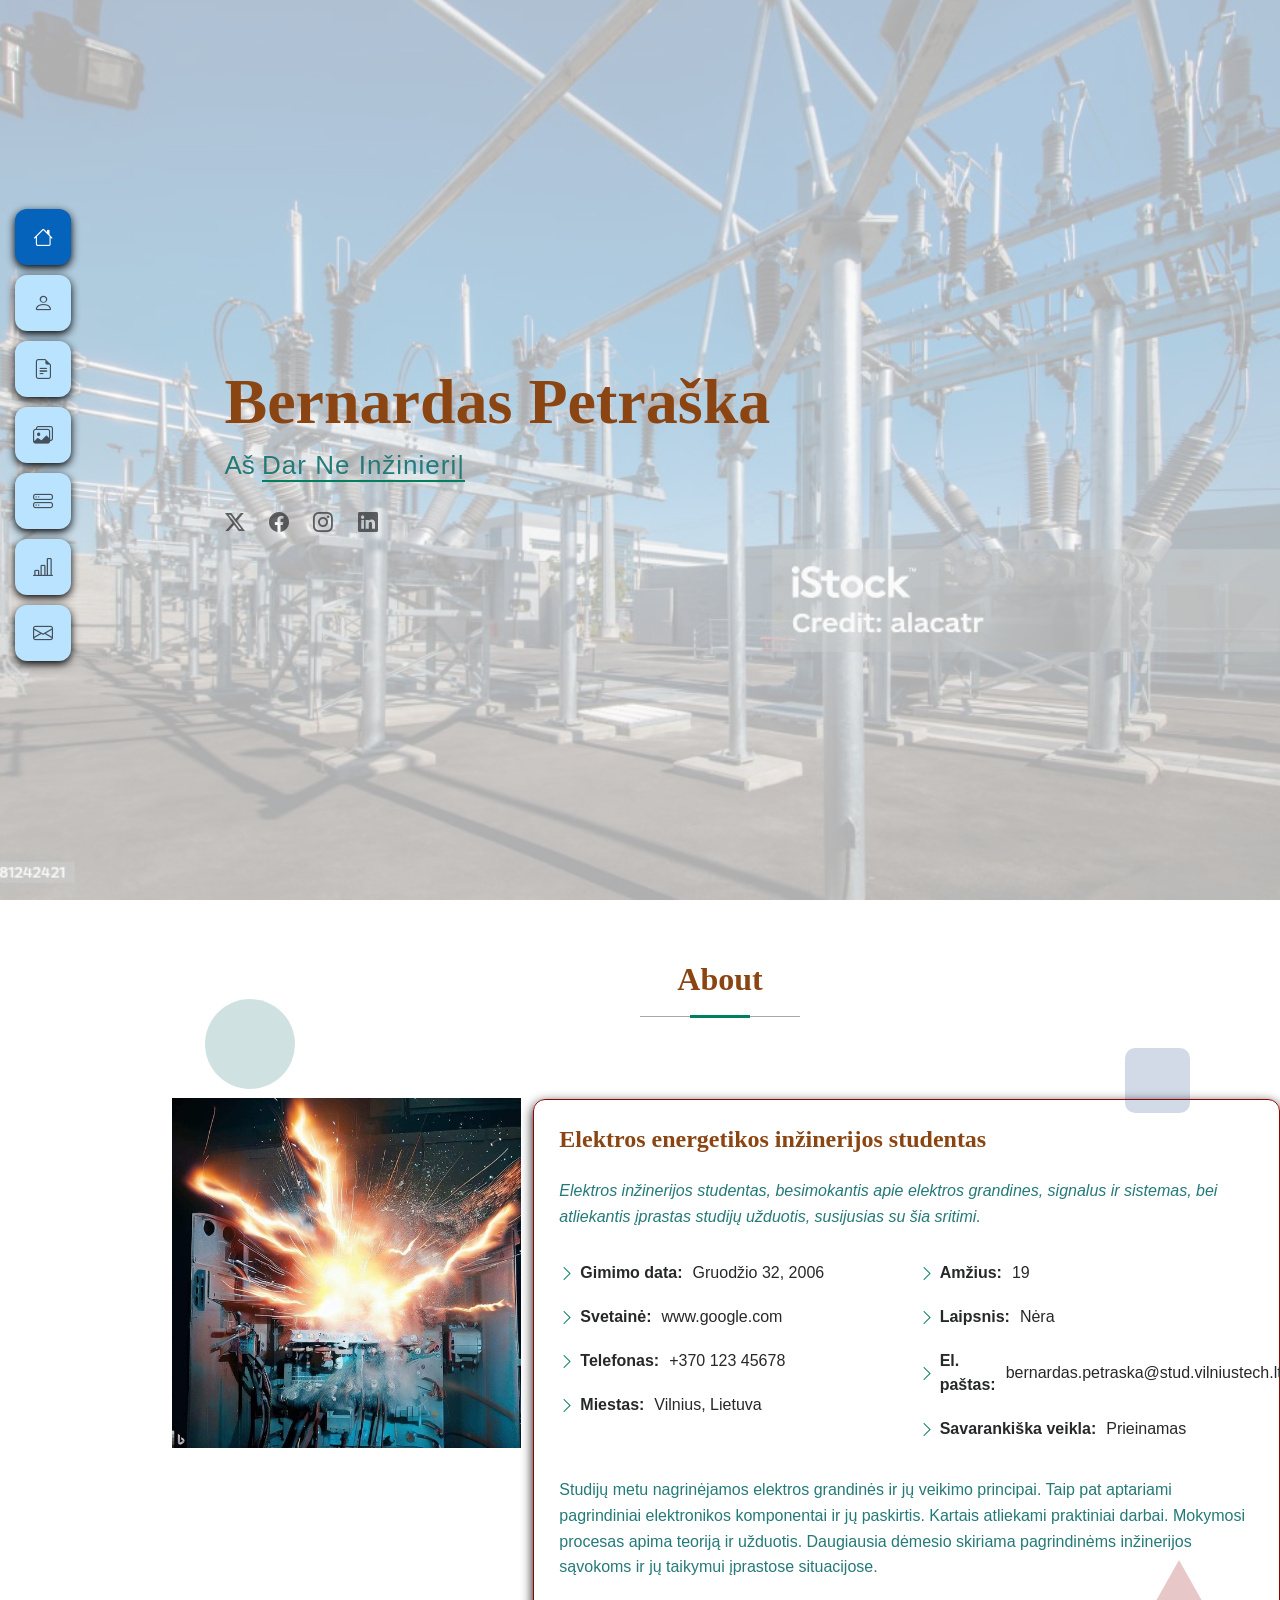
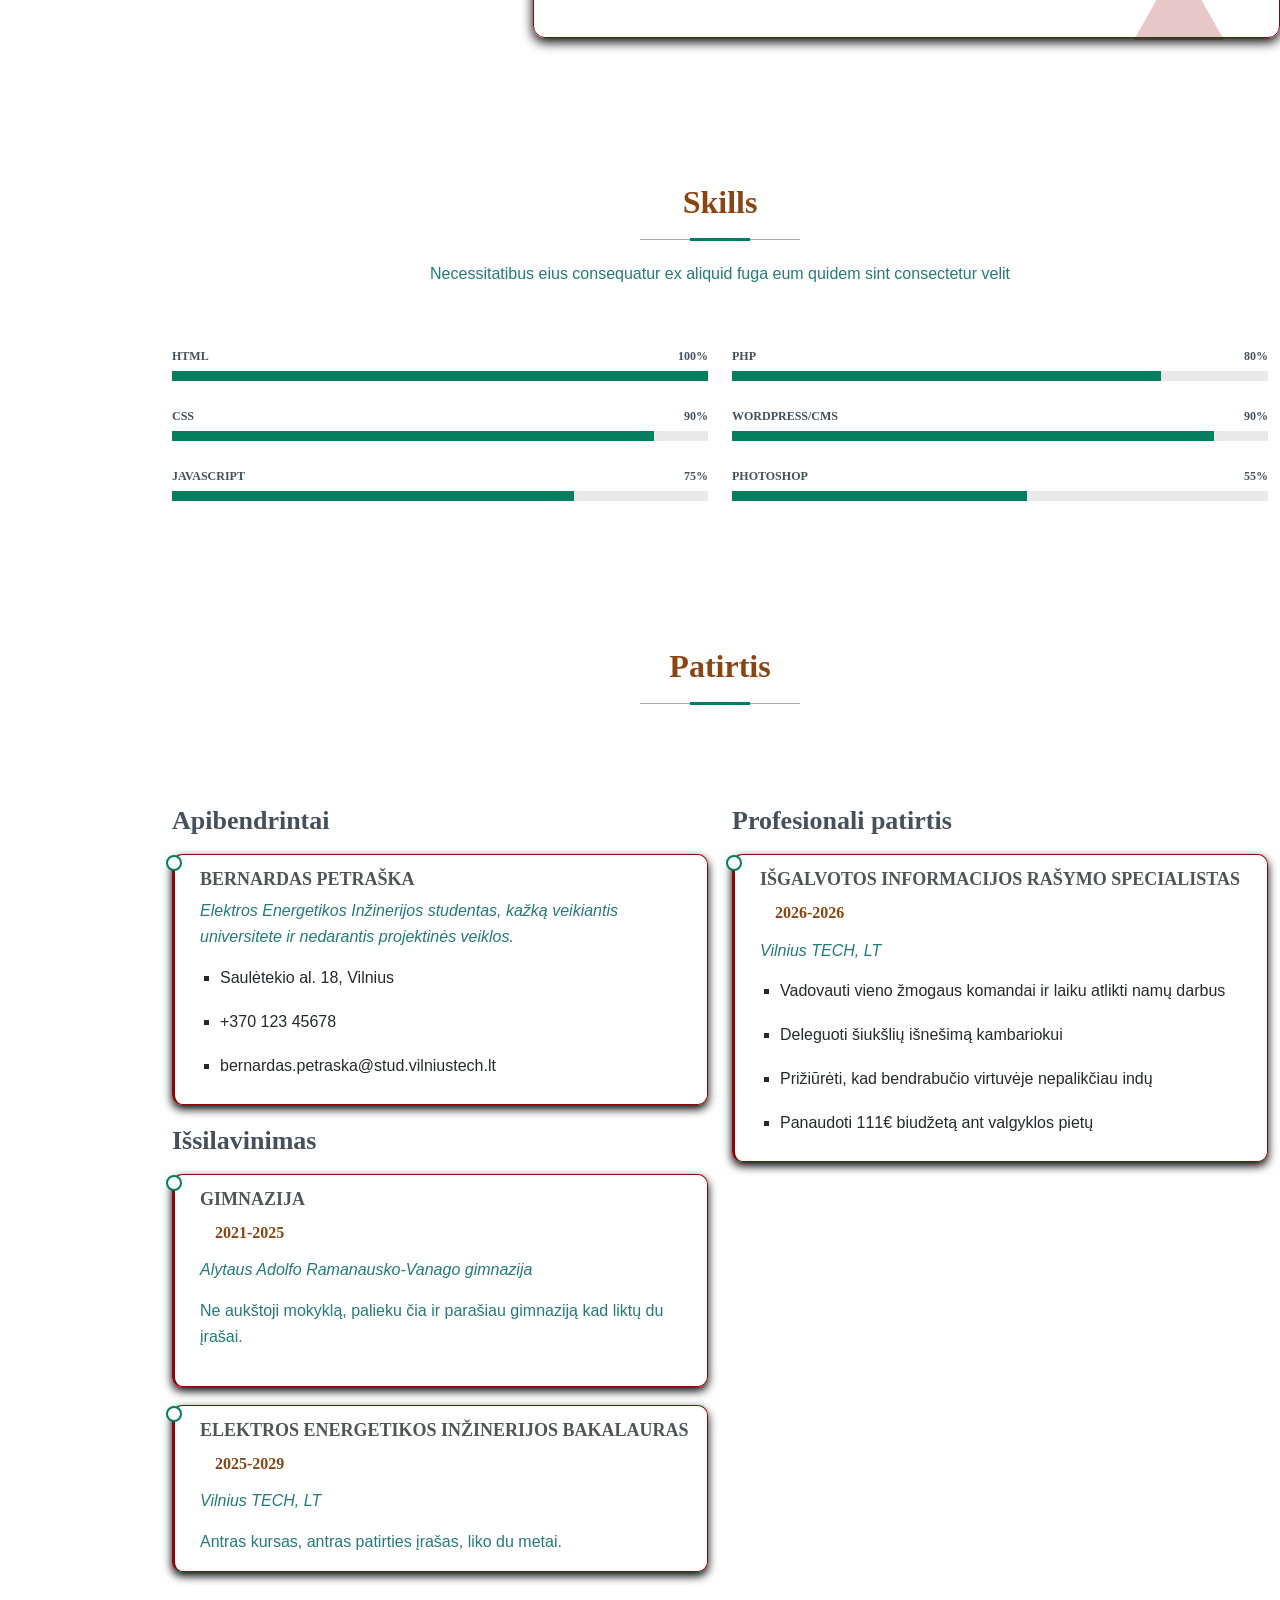
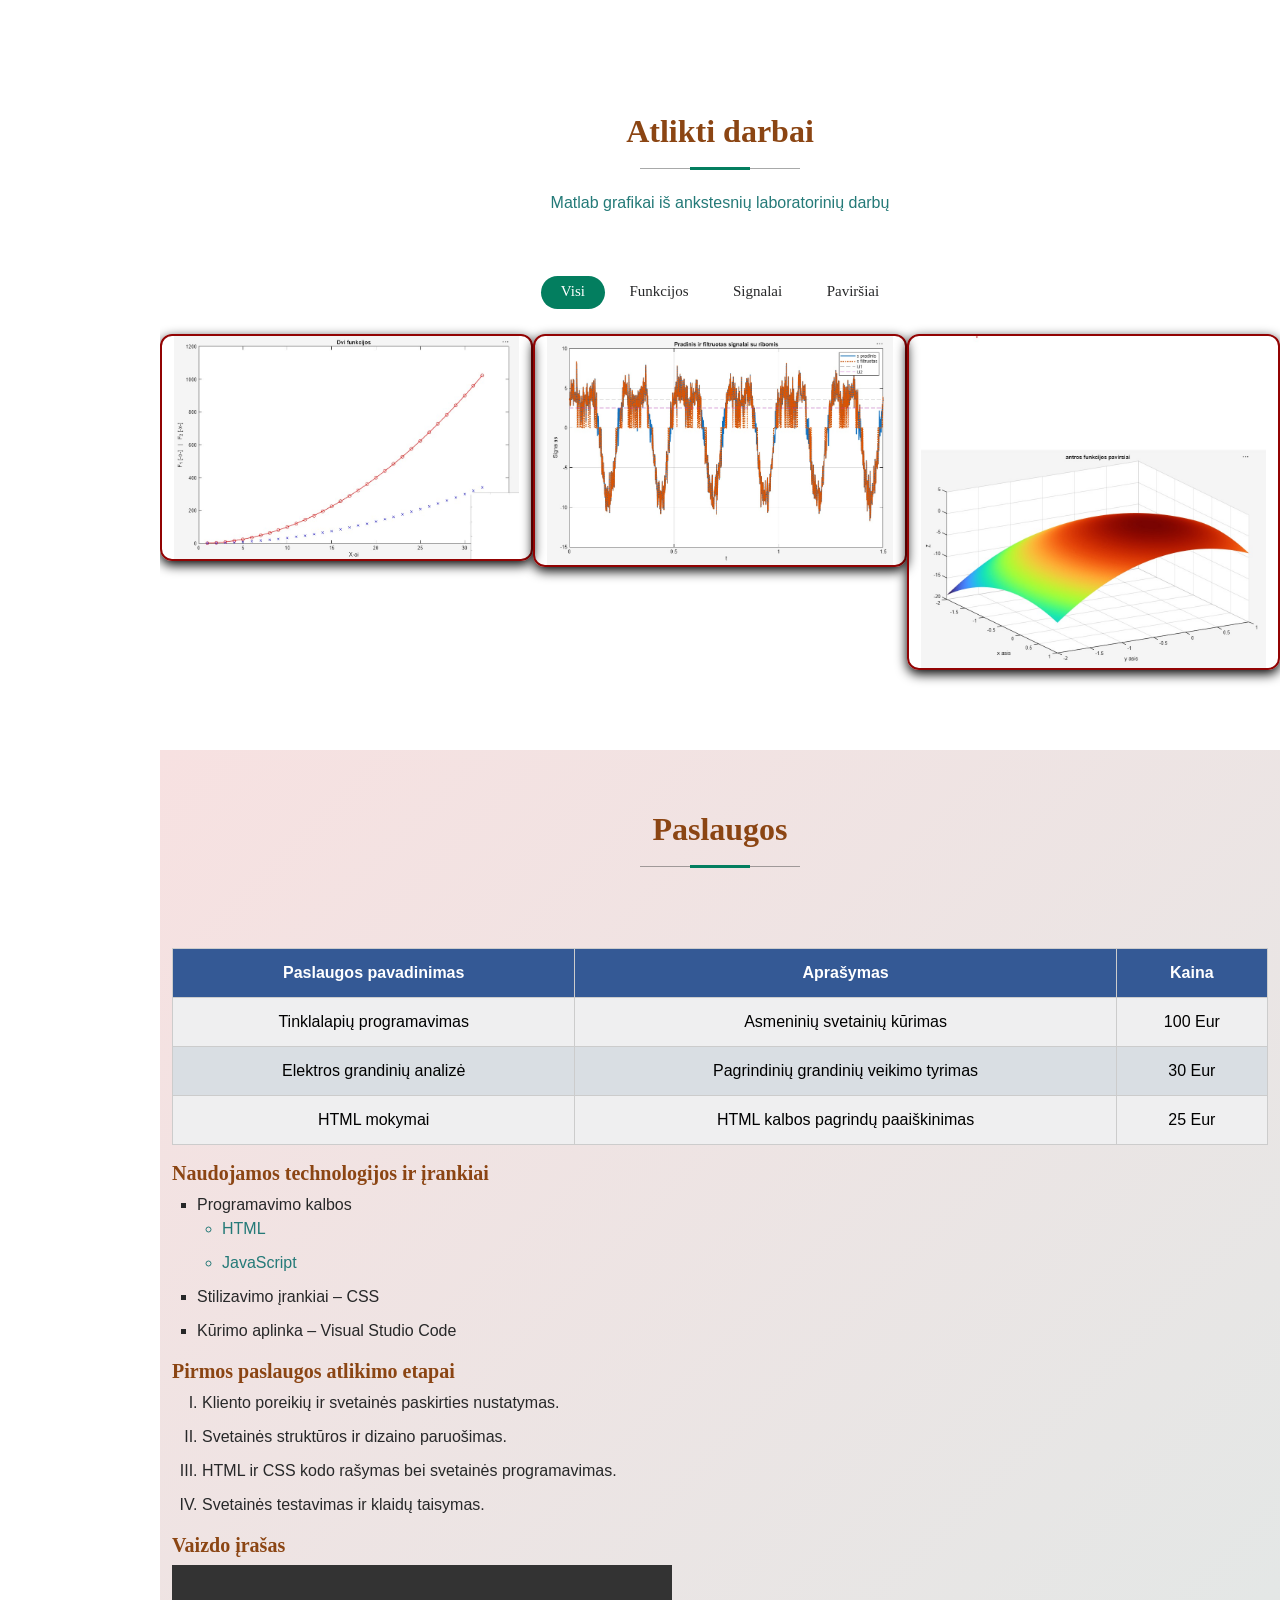
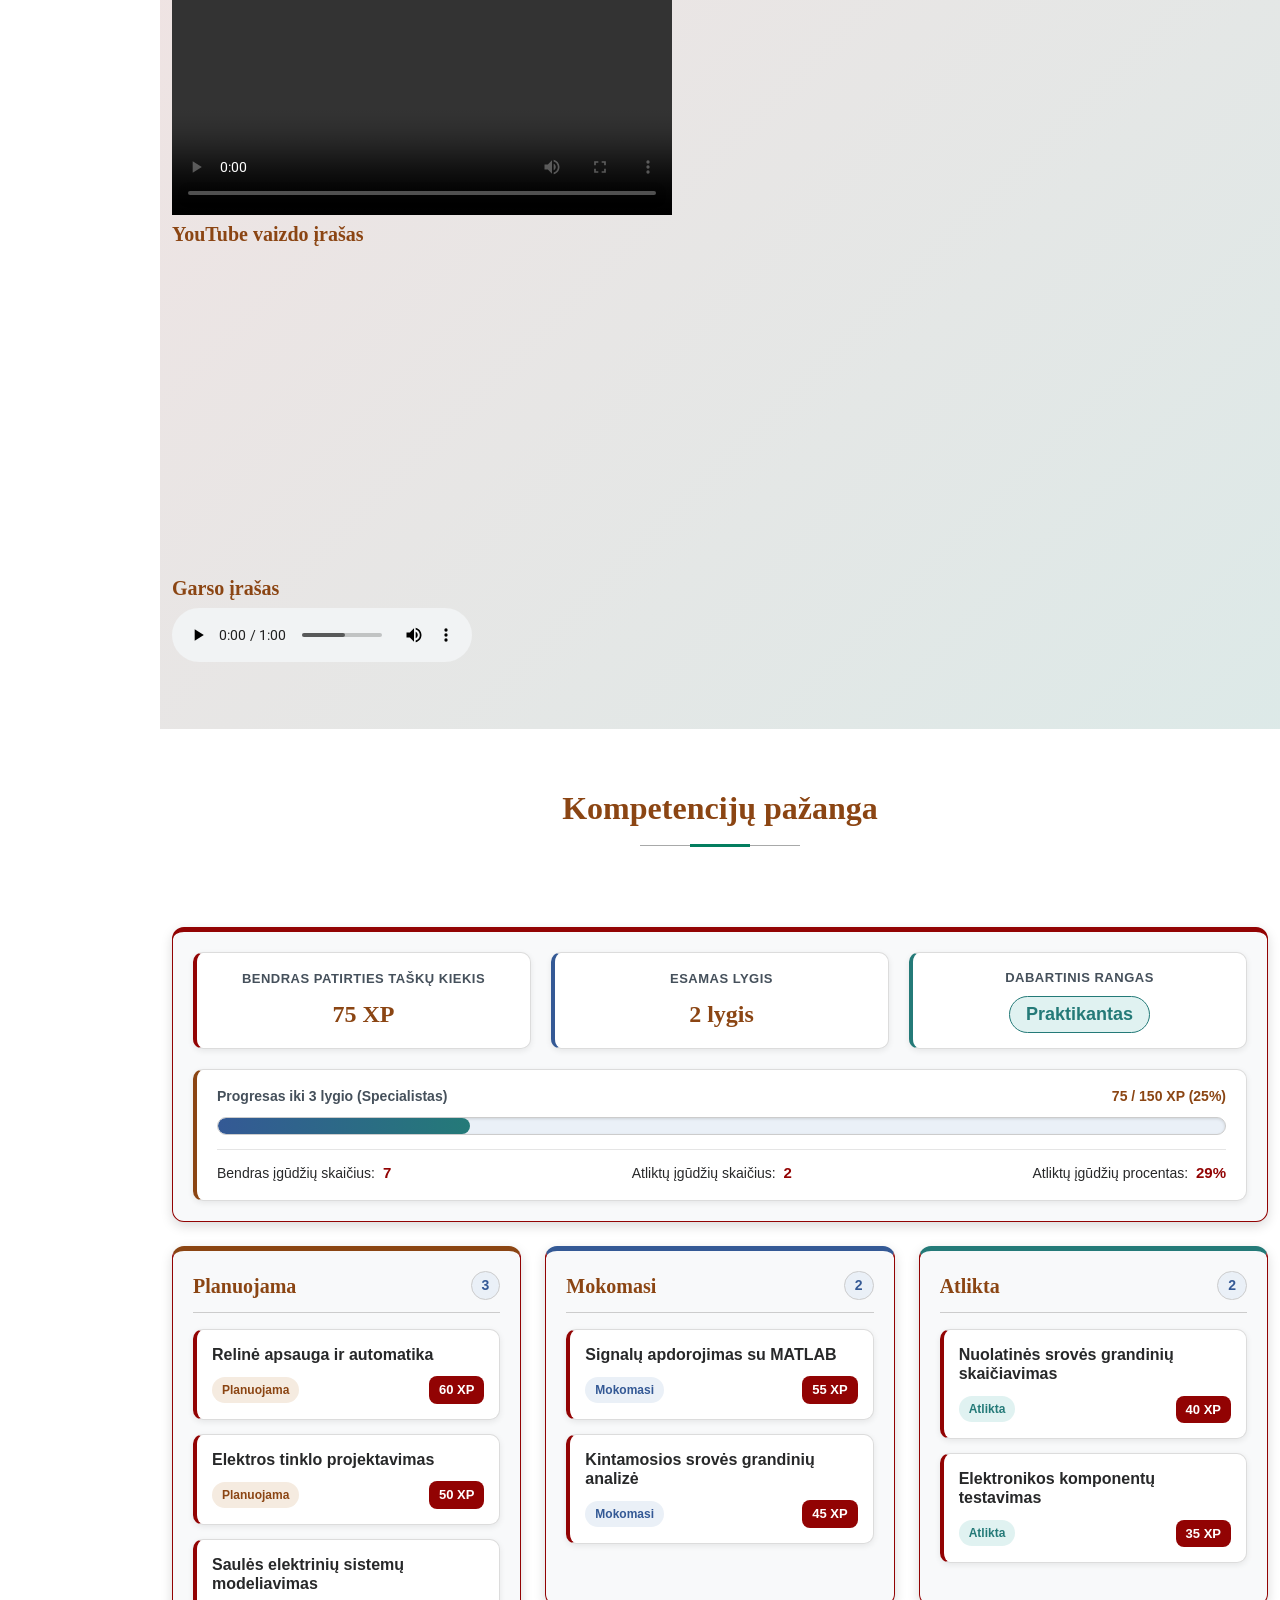
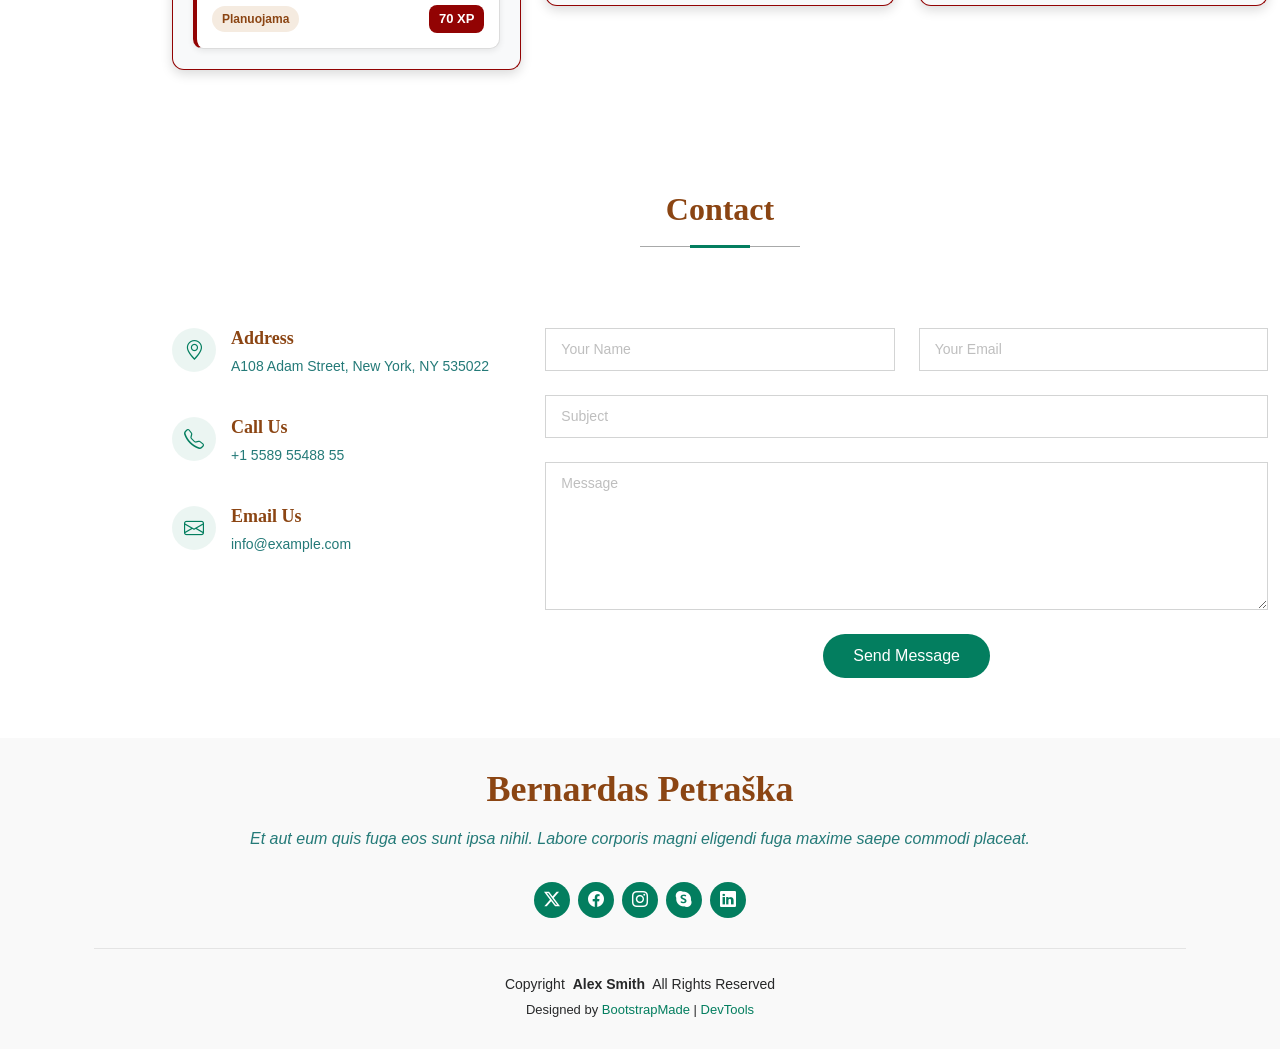
==== commit 6615066c: "10LD papildoma" ====
--- a/index.html
+++ b/index.html
@@ -85,6 +85,13 @@
 
     <!-- About Section -->
     <section id="about" class="about section">
+
+      <!-- Dekoratyvinės animuotos CSS figūros -->
+      <div class="about-shapes" aria-hidden="true">
+        <span class="css-shape shape-circle"></span>
+        <span class="css-shape shape-triangle"></span>
+        <span class="css-shape shape-diamond"></span>
+      </div>
 
       <!-- Section Title -->
       <div class="container section-title" data-aos="fade-up">
--- a/assets/css/custom.css
+++ b/assets/css/custom.css
@@ -463,4 +463,120 @@
     .kanban-column {
         min-height: auto;
     }
+}
+
+/* Papildoma užduotis
+   1. Animuotas gradientinis fonas „Paslaugų“ skiltyje */
+
+#services.section {
+    background: linear-gradient(-45deg, #f5ebe0, #d6e4f0, #d4ecea, #f7e1e1);
+    background-size: 400% 400%;
+    animation: servicesGradientMove 10s ease infinite;
+}
+
+@keyframes servicesGradientMove {
+    0% {
+        background-position: 0% 50%;
+    }
+    50% {
+        background-position: 100% 50%;
+    }
+    100% {
+        background-position: 0% 50%;
+    }
+}
+
+/* 2. Animuotos CSS figūros „Apie“ skiltyje */
+
+#about.section {
+    position: relative;
+}
+
+/* Užtikrinti, kad Apie būtų virš fono figūrų */
+#about .container {
+    position: relative;
+    z-index: 2;
+}
+
+/* Bendras figūrų sluoksnis */
+.about-shapes {
+    position: absolute;
+    inset: 0;
+    z-index: 1;
+    pointer-events: none;
+}
+
+.css-shape {
+    position: absolute;
+    opacity: 0.22;
+}
+
+/* 1. Apskritimas (Floating) */
+.shape-circle {
+    width: 90px;
+    height: 90px;
+    border-radius: 50%;
+    background-color: #247a78;
+    top: 12%;
+    left: 4%;
+    animation: floatShape 7s ease-in-out infinite;
+}
+
+/* 2. Trikampis (Rotating) */
+.shape-triangle {
+    width: 0;
+    height: 0;
+    border-left: 45px solid transparent;
+    border-right: 45px solid transparent;
+    border-bottom: 80px solid #920303;
+    bottom: 10%;
+    right: 5%;
+    animation: rotateShape 12s linear infinite;
+}
+
+/* 3. Rombas (Scaling) */
+.shape-diamond {
+    width: 65px;
+    height: 65px;
+    background-color: #345995;
+    border-radius: 10px;
+    top: 18%;
+    right: 8%;
+    animation: scaleShape 5s ease-in-out infinite;
+}
+
+/* Judėjimo animacija (Floating) */
+@keyframes floatShape {
+    0% {
+        transform: translate(0, 0);
+    }
+    33% {
+        transform: translate(25px, -20px);
+    }
+    66% {
+        transform: translate(-15px, 20px);
+    }
+    100% {
+        transform: translate(0, 0);
+    }
+}
+
+/* Sukimosi animacija (Rotating) */
+@keyframes rotateShape {
+    0% {
+        transform: rotate(0deg);
+    }
+    100% {
+        transform: rotate(360deg);
+    }
+}
+
+/* Didėjimo animacija (Scaling) */
+@keyframes scaleShape {
+    0%, 100% {
+        transform: rotate(45deg) scale(0.85);
+    }
+    50% {
+        transform: rotate(45deg) scale(1.25);
+    }
 }
